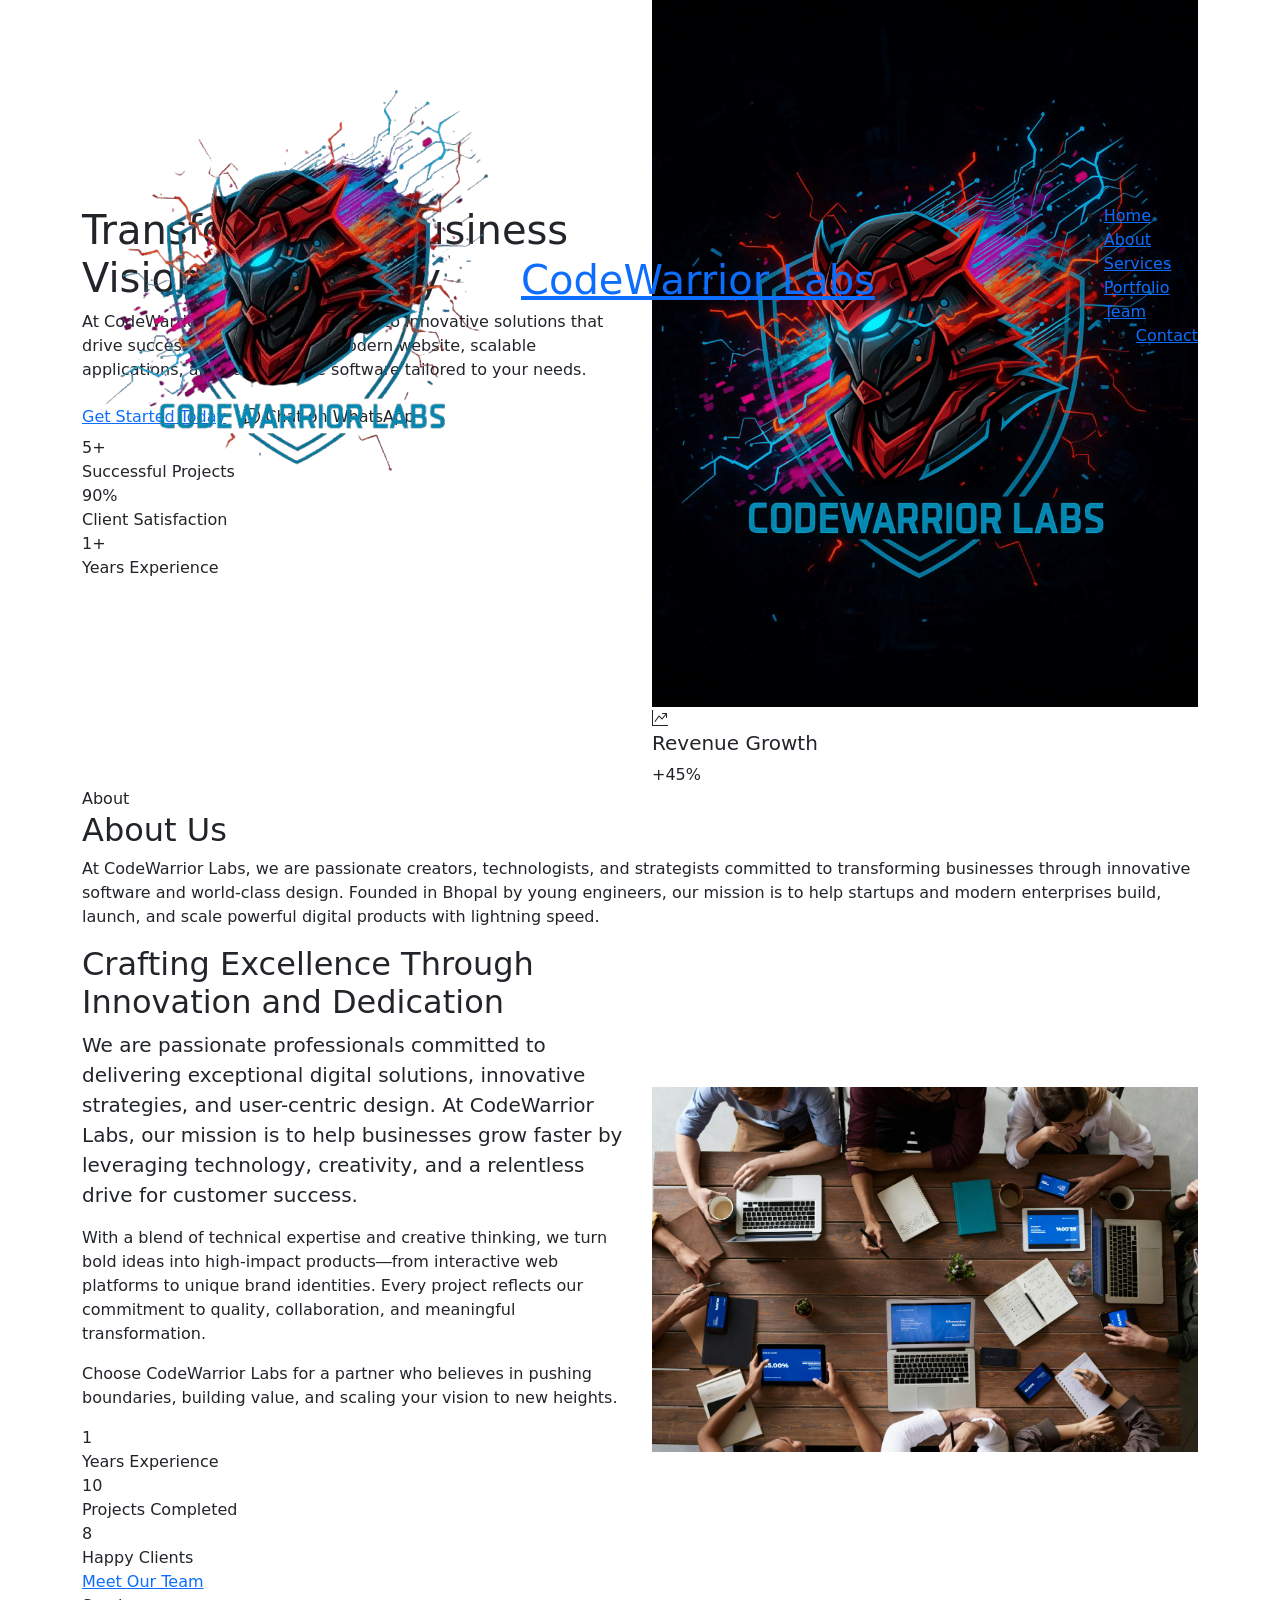
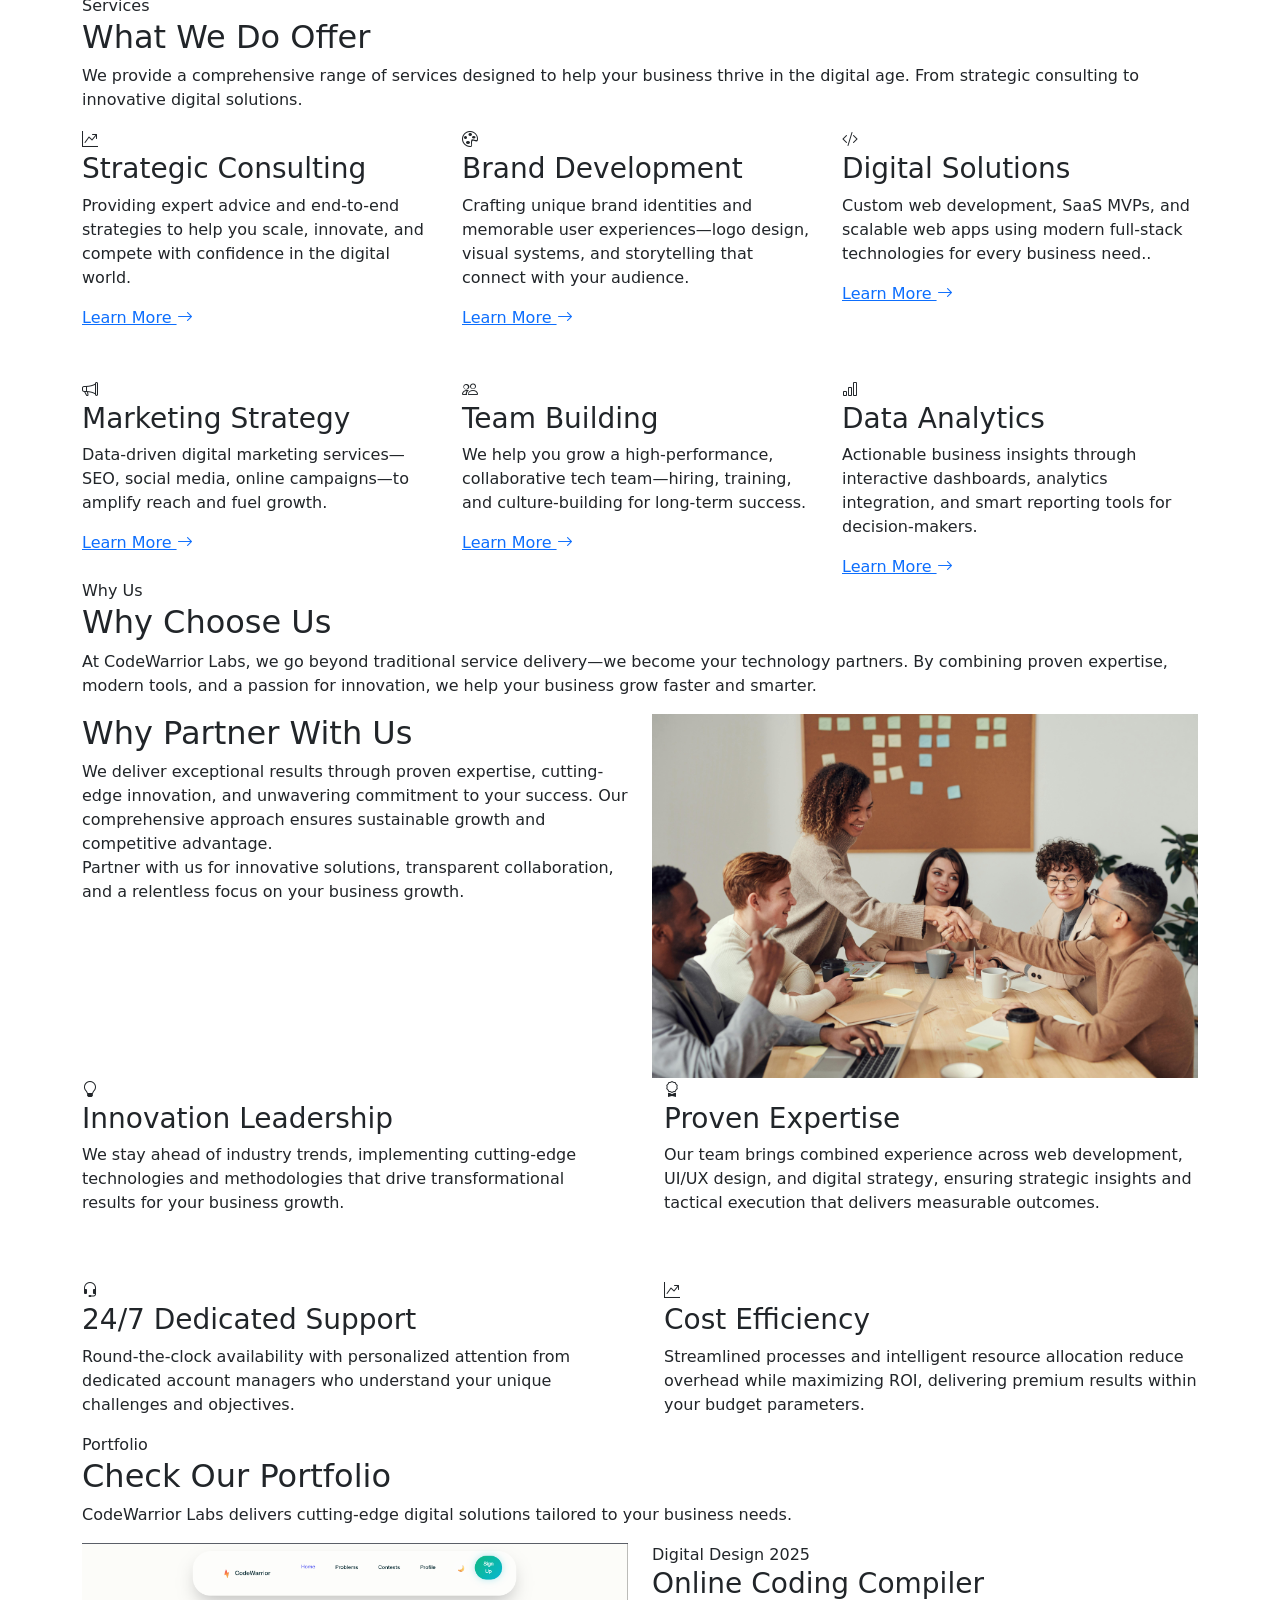
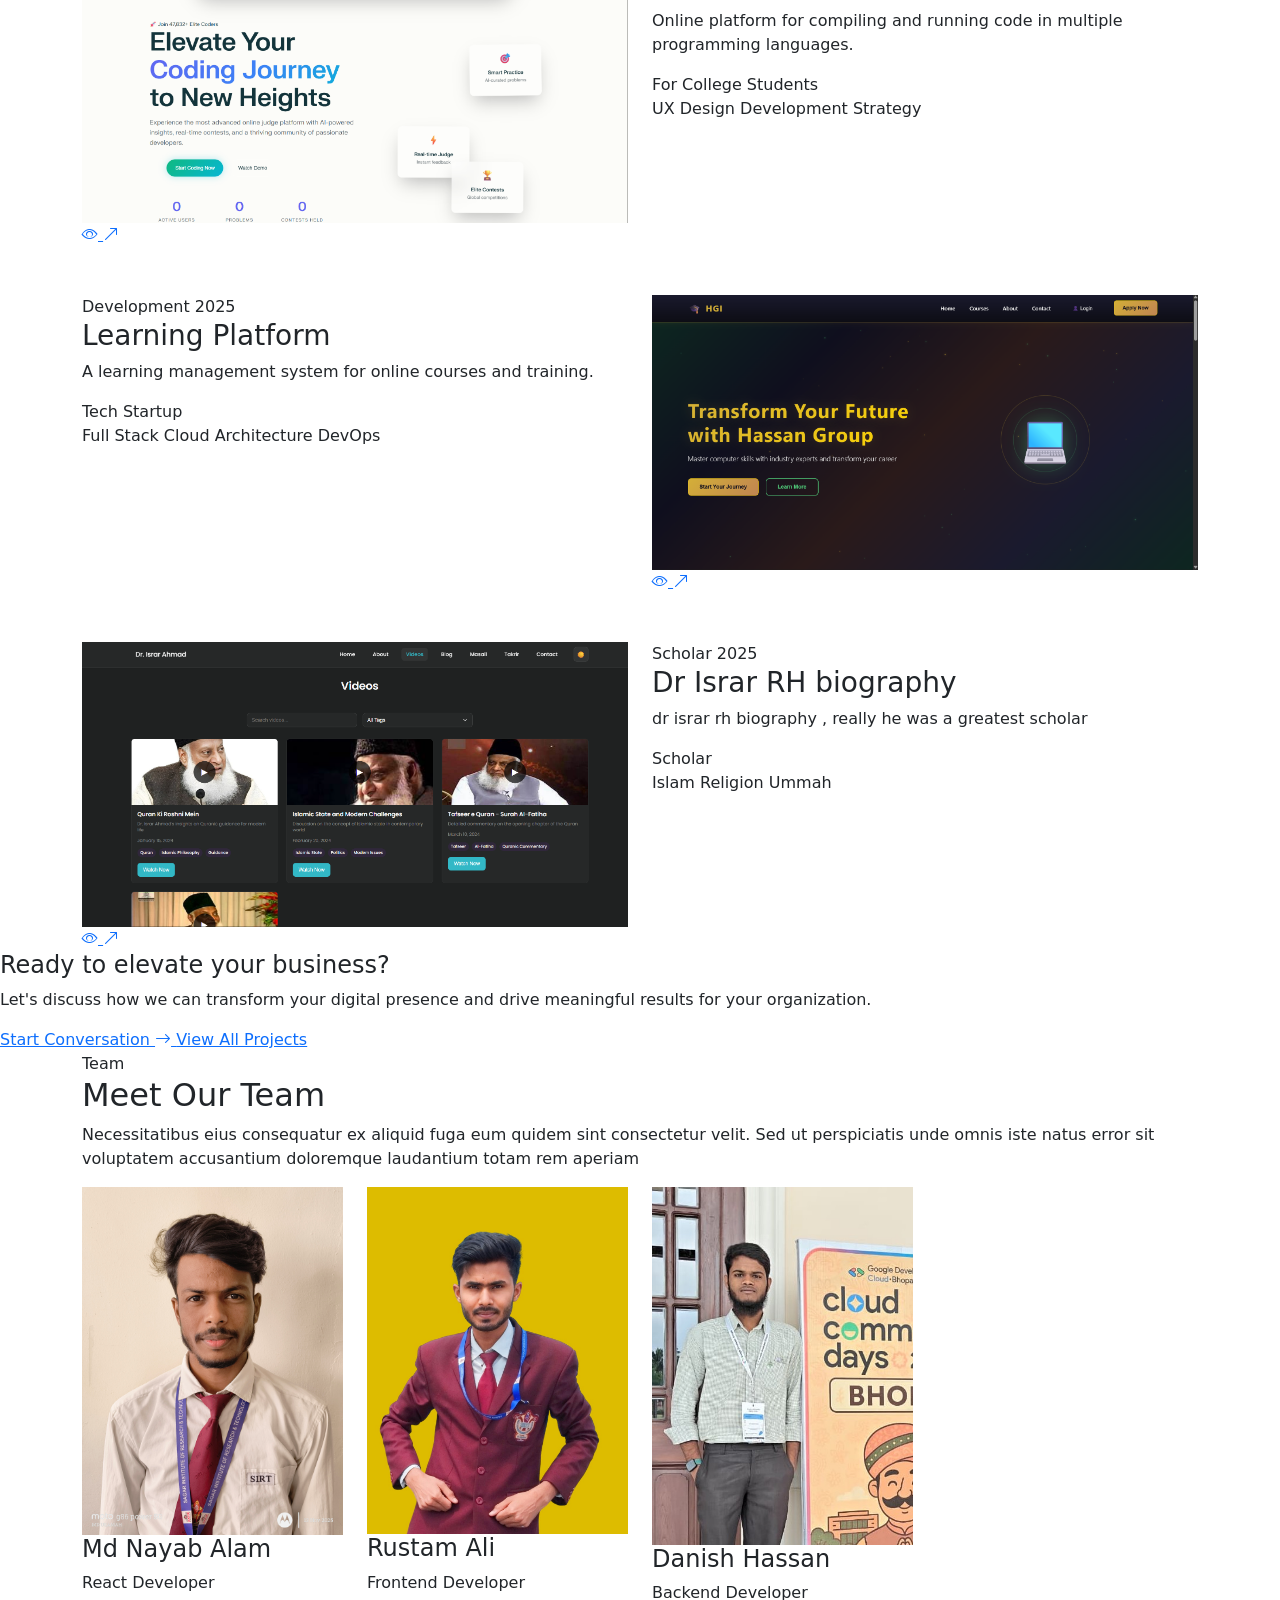
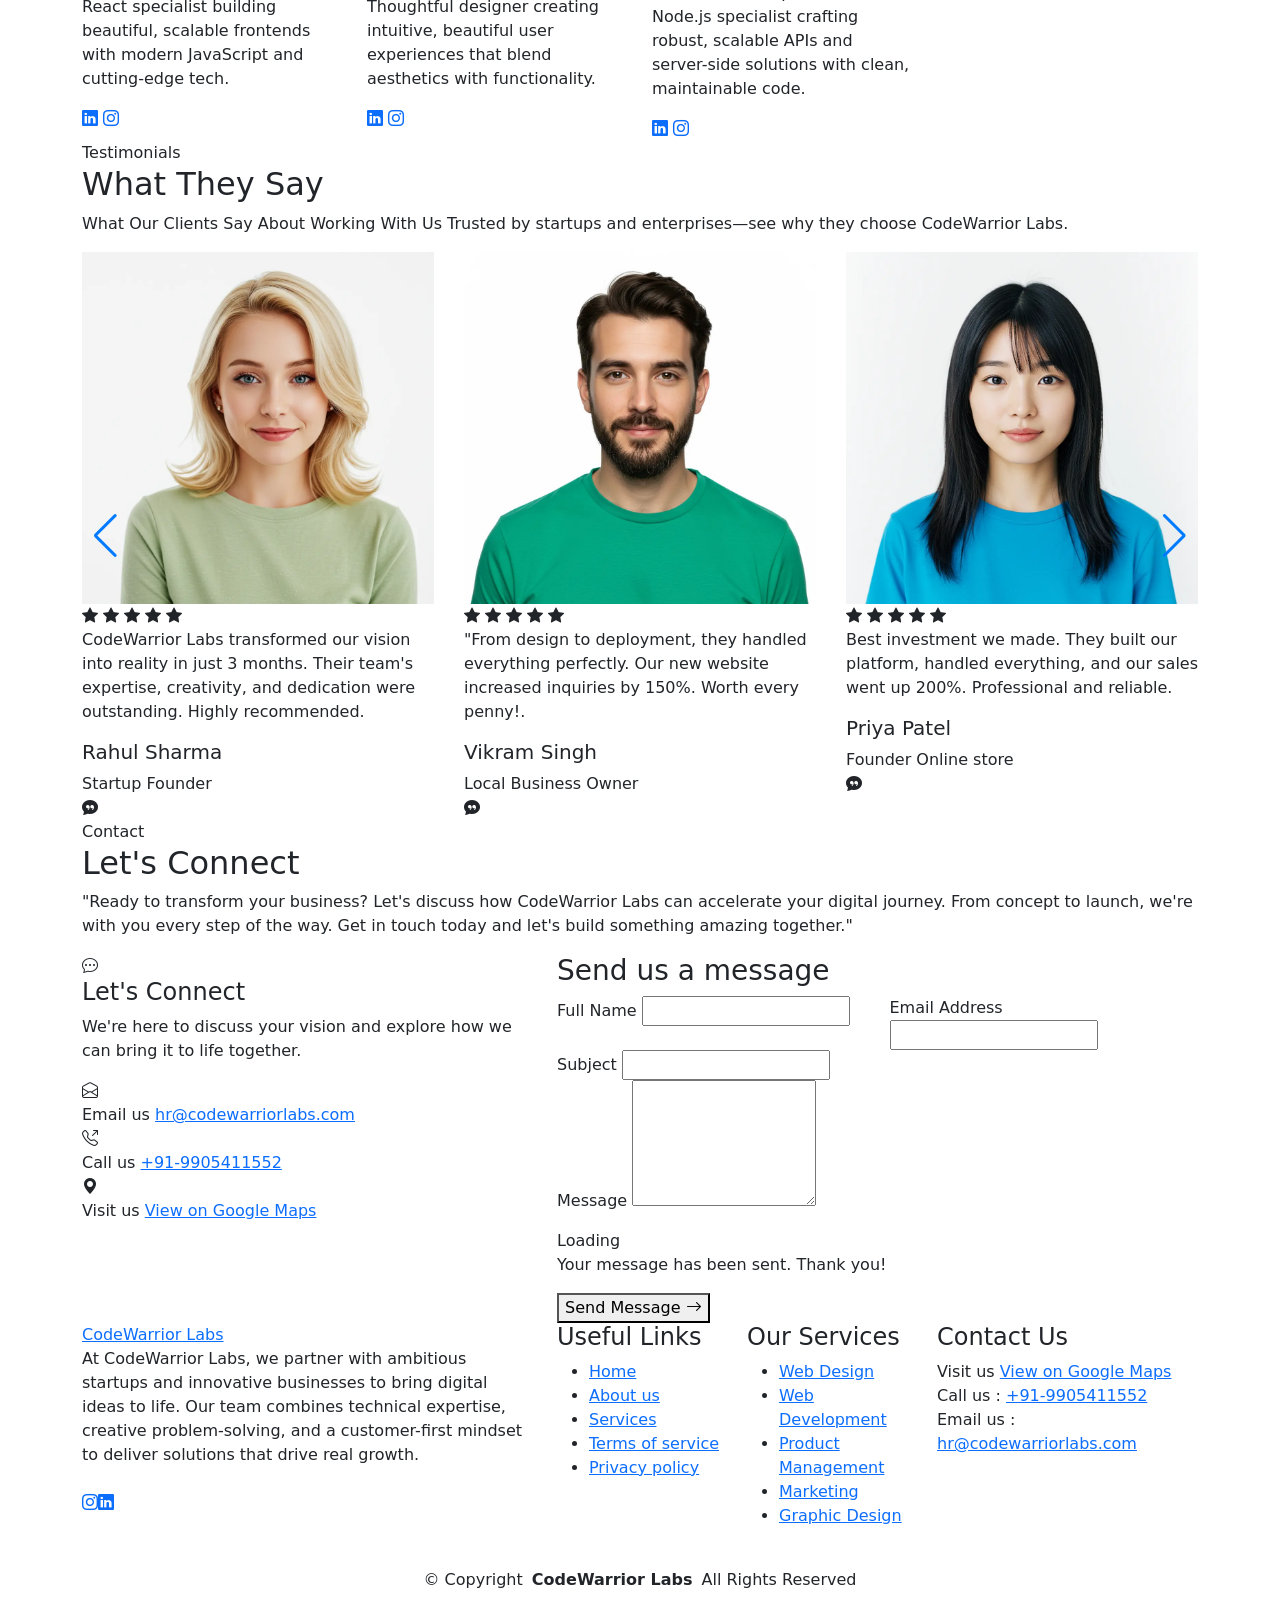
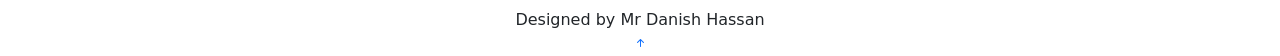
==== index.html @ 2d839ba3 "Initial commit" ====
<!DOCTYPE html>
<html lang="en">

<head>
  <meta charset="utf-8">
  <meta content="width=device-width, initial-scale=1.0" name="viewport">
  <title>CodeWarrior Labs - Web Development & Design</title>
  <meta name="description" content="">
  <meta name="keywords" content="">

<!-- Description (Google Search Results) -->
    <meta name="description" content="CodeWarrior Labs - Transform your business vision into reality. Full-stack web development, UI/UX design, and digital solutions for startups and enterprises.">
    
<!-- Keywords -->
    <meta name="keywords" content="web development, full-stack developer, UI/UX design, web design, MERN stack, JavaScript, React, Node.js, Bhopal">
    
     <!-- Title when shared on Facebook, LinkedIn, WhatsApp -->
    <meta property="og:title" content="CodeWarrior Labs - Web Development & Digital Solutions">
    <meta property="og:description" content="Transform your business vision into reality. Expert web development, UI/UX design, and digital strategy. Join 50+ happy clients.">
  

<meta property="og:image" content="https://codewarriorlabs.com/assets/about/logo-1.png">
<meta property="og:image:width" content="1200">
<meta property="og:image:height" content="630">
<meta property="og:image:type" content="image/png">

    
    <!-- Website URL -->
    <meta property="og:url" content="https://codewarriorlabs.com">
    
    <!-- Type of content -->
    <meta property="og:type" content="website">

    <!-- Favicons -->
  <link href="assets/img/cwh-removebg-preview.png" rel="icon">
  <link href="assets/img/cwh-removebg-preview.png" rel="apple-touch-icon">

  <!-- Fonts -->
  <link href="https://fonts.googleapis.com" rel="preconnect">
  <link href="https://fonts.gstatic.com" rel="preconnect" crossorigin>
  <link href="https://fonts.googleapis.com/css2?family=Roboto:ital,wght@0,100;0,300;0,400;0,500;0,700;0,900;1,100;1,300;1,400;1,500;1,700;1,900&family=Montserrat:ital,wght@0,100;0,200;0,300;0,400;0,500;0,600;0,700;0,800;0,900;1,100;1,200;1,300;1,400;1,500;1,600;1,700;1,800;1,900&family=Poppins:ital,wght@0,100;0,200;0,300;0,400;0,500;0,600;0,700;0,800;0,900;1,100;1,200;1,300;1,400;1,500;1,600;1,700;1,800;1,900&display=swap" rel="stylesheet">

  <!-- Vendor CSS Files -->
  <link href="assets/vendor/bootstrap/css/bootstrap.min.css" rel="stylesheet">
  <link href="assets/vendor/bootstrap-icons/bootstrap-icons.css" rel="stylesheet">
  <link href="assets/vendor/aos/aos.css" rel="stylesheet">
  <link href="assets/vendor/glightbox/css/glightbox.min.css" rel="stylesheet">
  <link href="assets/vendor/swiper/swiper-bundle.min.css" rel="stylesheet">

  <!-- Main CSS File -->
  <link href="assets/css/main.css" rel="stylesheet">

  
</head>

<body class="index-page">

  <header id="header" class="header d-flex align-items-center fixed-top">
    <div class="container-fluid container-xl position-relative d-flex align-items-center justify-content-between">

      <a href="index.html" class="logo d-flex align-items-center">
      
        <img src="assets/img/about/ba remove.png" alt="CodeWarrior Labs Logo"> 
        <h1 class="sitename">CodeWarrior Labs</h1>
      </a>

      <nav id="navmenu" class="navmenu">
        <ul>
          <li><a href="#hero" class="active">Home</a></li>
          <li><a href="#about">About</a></li>
          <li><a href="#services">Services</a></li>
          <li><a href="#portfolio">Portfolio</a></li>
          <li><a href="#team">Team</a></li>
         
            <ul>
              
          <li><a href="#contact">Contact</a></li>
        </ul>
        <i class="mobile-nav-toggle d-xl-none bi bi-list"></i>
      </nav>

    </div>
  </header>

  <main class="main">

    <!-- Hero Section -->
    <section id="hero" class="hero section light-background">

      <div class="container" data-aos="fade-up" data-aos-delay="100">

        <div class="row align-items-center">
          <div class="col-lg-6">
            <div class="hero-content">
              <h1 data-aos="fade-up" data-aos-delay="200">Transform Your Business Vision Into Reality</h1>
              <p data-aos="fade-up" data-aos-delay="300">At CodeWarrior Labs, we turn ideas into innovative solutions that drive success. our team builds modern website, scalable applications, and cutting-edge software tailored to your needs.</p>
              <div class="hero-cta" data-aos="fade-up" data-aos-delay="400">
                <a href="#services" class="btn-primary">Get Started Today</a>
                <a href="https://wa.me/919905411552" target="_blank" class="btn btn-whatsapp">
  <i class="bi bi-whatsapp"></i> Chat on WhatsApp
</a>

                <!-- <a href="#https://www.youtube.com/watch?v=Y7f98aduVJ8" class="btn-secondary glightbox">
                  <i class="bi bi-play-circle"></i>
                  Schedule a call
                </a> -->
              </div>
              <div class="hero-stats" data-aos="fade-up" data-aos-delay="500">
                <div class="stat-item">
                  <div class="stat-number">5+</div>
                  <div class="stat-label">Successful Projects</div>
                </div>
                <div class="stat-item">
                  <div class="stat-number">90%</div>
                  <div class="stat-label">Client Satisfaction</div>
                </div>
                <div class="stat-item">
                  <div class="stat-number">1+</div>
                  <div class="stat-label">Years Experience</div>
                </div>
              </div>
            </div>
          </div>

          <div class="col-lg-6">
            <div class="hero-image" data-aos="fade-left" data-aos-delay="300">
              <img src="assets/img/about/logo-1.png" alt="Business Success" class="img-fluid">
              <div class="floating-card" data-aos="zoom-in" data-aos-delay="600">
                <div class="card-icon">
                  <i class="bi bi-graph-up-arrow"></i>
                </div>
                <div class="card-content">
                  <h5>Revenue Growth</h5>
                  <div class="growth-percentage">+45%</div>
                </div>
              </div>
            </div>
          </div>
        </div>

      </div>

    </section><!-- /Hero Section -->

    <!-- About Section -->
    <section id="about" class="about section">

      <!-- Section Title -->
      <div class="container section-title" data-aos="fade-up">
        <span class="subtitle">About</span>
        <h2>About Us</h2>
          <p>At CodeWarrior Labs, we are passionate creators, technologists, and strategists committed to transforming businesses through innovative software and world-class design. Founded in Bhopal by young engineers, our mission is to help startups and modern enterprises build, launch, and scale powerful digital products with lightning speed.</p>
      </div><!-- End Section Title -->

      <div class="container" data-aos="fade-up" data-aos-delay="100">

        <div class="row align-items-center">
          <div class="col-lg-6" data-aos="fade-right" data-aos-delay="200">
            <div class="content">
              <h2>Crafting Excellence Through Innovation and Dedication</h2>
              <p class="lead">We are passionate professionals committed to delivering exceptional digital solutions, innovative strategies, and user-centric design. At CodeWarrior Labs, our mission is to help businesses grow faster by leveraging technology, creativity, and a relentless drive for customer success.</p>

              <p>With a blend of technical expertise and creative thinking, we turn bold ideas into high-impact products―from interactive web platforms to unique brand identities. Every project reflects our commitment to quality, collaboration, and meaningful transformation.</p>

              <p>Choose CodeWarrior Labs for a partner who believes in pushing boundaries, building value, and scaling your vision to new heights.</p>

              <div class="stats-row">
                <div class="stat-item">
                  <div class="stat-number purecounter" data-purecounter-start="0" data-purecounter-end="1" data-purecounter-duration="1"></div>
                  <div class="stat-label">Years Experience</div>
                </div>
                <div class="stat-item">
                  <div class="stat-number purecounter" data-purecounter-start="0" data-purecounter-end="10" data-purecounter-duration="1"></div>
                  <div class="stat-label">Projects Completed</div>
                </div>
                <div class="stat-item">
                  <div class="stat-number purecounter" data-purecounter-start="0" data-purecounter-end="8" data-purecounter-duration="1"></div>
                  <div class="stat-label">Happy Clients</div>
                </div>
              </div>

              <div class="cta-section">
                <a href="#team" team="" class="btn-outline">Meet Our Team</a>
              </div>
            </div>
          </div>

          <div class="col-lg-6" data-aos="fade-left" data-aos-delay="300">
            <div class="image-wrapper">
              <img src="assets/img/about/pexels-fauxels-3183150.jpg" alt="About us" class="img-fluid">
              <div class="floating-card" data-aos="zoom-in" data-aos-delay="500">
                <div class="card-content">
                  <!-- <div class="icon">
                    <i class="bi bi-award"></i>
                  </div>
                  <div class="text">
                    <h4>Award Winning</h4>
                    <p>Recognized for excellence in our industry</p>
                  </div> -->
                </div>
              </div>
            </div>
          </div>
        </div>

      </div>

    </section><!-- /About Section -->

    <!-- Services Section -->
    <section id="services" class="services section">

      <!-- Section Title -->
      <div class="container section-title" data-aos="fade-up">
        <span class="subtitle">Services</span>
        <h2>What We Do Offer</h2>
        <p>We provide a comprehensive range of services designed to help your business thrive in the digital age. From strategic consulting to innovative digital solutions.</p>
      </div><!-- End Section Title -->

      <div class="container" data-aos="fade-up" data-aos-delay="100">

        <div class="row gy-5">

          <div class="col-lg-4 col-md-6" data-aos="fade-up" data-aos-delay="200">
            <div class="service-item">
              <div class="service-icon">
                <i class="bi bi-graph-up-arrow"></i>
              </div>
              <h3>Strategic Consulting</h3>
              <p>Providing expert advice and end-to-end strategies to help you scale, innovate, and compete with confidence in the digital world.</p>
              <a href="#" class="service-link">
                Learn More <i class="bi bi-arrow-right"></i>
              </a>
            </div>
          </div><!-- End Service Item -->

          <div class="col-lg-4 col-md-6" data-aos="fade-up" data-aos-delay="300">
            <div class="service-item">
              <div class="service-icon">
                <i class="bi bi-palette"></i>
              </div>
              <h3>Brand Development</h3>
              <p>Crafting unique brand identities and memorable user experiences—logo design, visual systems, and storytelling that connect with your audience.</p>
              <a href="#" class="service-link">
                Learn More <i class="bi bi-arrow-right"></i>
              </a>
            </div>
          </div><!-- End Service Item -->

          <div class="col-lg-4 col-md-6" data-aos="fade-up" data-aos-delay="400">
            <div class="service-item">
              <div class="service-icon">
                <i class="bi bi-code-slash"></i>
              </div>
              <h3>Digital Solutions</h3>
              <p>Custom web development, SaaS MVPs, and scalable web apps using modern full-stack technologies for every business need..</p>
              <a href="#" class="service-link">
                Learn More <i class="bi bi-arrow-right"></i>
              </a>
            </div>
          </div><!-- End Service Item -->

          <div class="col-lg-4 col-md-6" data-aos="fade-up" data-aos-delay="200">
            <div class="service-item">
              <div class="service-icon">
                <i class="bi bi-megaphone"></i>
              </div>
              <h3>Marketing Strategy</h3>
              <p>Data-driven digital marketing services—SEO, social media, online campaigns—to amplify reach and fuel growth.</p>
              <a href="#" class="service-link">
                Learn More <i class="bi bi-arrow-right"></i>
              </a>
            </div>
          </div><!-- End Service Item -->

          <div class="col-lg-4 col-md-6" data-aos="fade-up" data-aos-delay="300">
            <div class="service-item">
              <div class="service-icon">
                <i class="bi bi-people"></i>
              </div>
              <h3>Team Building</h3>
              <p>We help you grow a high-performance, collaborative tech team—hiring, training, and culture-building for long-term success.</p>
              <a href="#" class="service-link">
                Learn More <i class="bi bi-arrow-right"></i>
              </a>
            </div>
          </div><!-- End Service Item -->

          <div class="col-lg-4 col-md-6" data-aos="fade-up" data-aos-delay="400">
            <div class="service-item">
              <div class="service-icon">
                <i class="bi bi-bar-chart"></i>
              </div>
              <h3>Data Analytics</h3>
              <p>Actionable business insights through interactive dashboards, analytics integration, and smart reporting tools for decision-makers.</p>
              <a href="#" class="service-link">
                Learn More <i class="bi bi-arrow-right"></i>
              </a>
            </div>
          </div><!-- End Service Item -->

        </div>

      </div>

    </section><!-- /Services Section -->

    <!-- Why Us Section -->
    <section id="why-us" class="why-us section">

      <!-- Section Title -->
      <div class="container section-title" data-aos="fade-up">
        <span class="subtitle">Why Us</span>
        <h2>Why Choose Us</h2>
        <p>At CodeWarrior Labs, we go beyond traditional service delivery—we become your technology partners. By combining proven expertise, modern tools, and a passion for innovation, we help your business grow faster and smarter.</p>
      </div><!-- End Section Title -->

      <div class="container" data-aos="fade-up" data-aos-delay="100">

        <div class="row">
          <div class="col-lg-6" data-aos="fade-right" data-aos-delay="200">
            <div class="content">
              <h2>Why Partner With Us</h2>
              <p>We deliver exceptional results through proven expertise, cutting-edge innovation, and unwavering commitment to your success. Our comprehensive approach ensures sustainable growth and competitive advantage. <br> Partner with us for innovative solutions, transparent collaboration, and a relentless focus on your business growth.</p>
            </div>
          </div>
          <div class="col-lg-6" data-aos="fade-left" data-aos-delay="300">
            <div class="image-wrapper">
              <img src="assets/img/about/pexels-fauxels-3184291.jpg" alt="Professional team collaboration" class="img-fluid">
            </div>
          </div>
        </div>

        <div class="features-grid" data-aos="fade-up" data-aos-delay="400">
          <div class="row g-5">

            <div class="col-lg-6" data-aos="fade-up" data-aos-delay="100">
              <div class="feature-item">
                <div class="icon-wrapper">
                  <i class="bi bi-lightbulb"></i>
                </div>
                <div class="feature-content">
                  <h3>Innovation Leadership</h3>
                  <p>We stay ahead of industry trends, implementing cutting-edge technologies and methodologies that drive transformational results for your business growth.</p>
                </div>
              </div>
            </div><!-- End Feature Item -->

            <div class="col-lg-6" data-aos="fade-up" data-aos-delay="200">
              <div class="feature-item">
                <div class="icon-wrapper">
                  <i class="bi bi-award"></i>
                </div>
                <div class="feature-content">
                  <h3>Proven Expertise</h3>
<p>Our team brings combined experience across web development, UI/UX design, and digital strategy, ensuring strategic insights and tactical execution that delivers measurable outcomes.</p>
                </div>
              </div>
            </div><!-- End Feature Item -->

            <div class="col-lg-6" data-aos="fade-up" data-aos-delay="300">
              <div class="feature-item">
                <div class="icon-wrapper">
                  <i class="bi bi-headset"></i>
                </div>
                <div class="feature-content">
                  <h3>24/7 Dedicated Support</h3>
<p>Round-the-clock availability with personalized attention from dedicated account managers who understand your unique challenges and objectives.</p>                </div>
              </div>
            </div><!-- End Feature Item -->

            <div class="col-lg-6" data-aos="fade-up" data-aos-delay="400">
              <div class="feature-item">
                <div class="icon-wrapper">
                  <i class="bi bi-graph-up-arrow"></i>
                </div>
                <div class="feature-content">
                  <h3>Cost Efficiency</h3>
<p>Streamlined processes and intelligent resource allocation reduce overhead while maximizing ROI, delivering premium results within your budget parameters.</p>                </div>
              </div>
            </div><!-- End Feature Item -->

          </div>
        </div>

      </div>

    </section><!-- /Why Us Section -->

    <!-- Portfolio Section -->
    <section id="portfolio" class="portfolio section">

      <!-- Section Title -->
      <div class="container section-title" data-aos="fade-up">
        <span class="subtitle">Portfolio</span>
        <h2>Check Our Portfolio</h2>
<p>CodeWarrior Labs delivers cutting-edge digital solutions tailored to your business needs.</p>
      </div><!-- End Section Title -->
      <div class="container" data-aos="fade-up" data-aos-delay="100">

        <!-- <div class="isotope-layout" data-default-filter="*" data-layout="masonry" data-sort="original-order">
          <ul class="portfolio-filters isotope-filters" data-aos="fade-up" data-aos-delay="200">
            <li data-filter="*" class="filter-active">All Work</li>
            <li data-filter=".filter-design">Digital Design</li>
            <li data-filter=".filter-development">Development</li>
            <li data-filter=".filter-strategy">Strategy</li>
            <li data-filter=".filter-consulting">Consulting</li>
          </ul>End Portfolio Filters -->

          <div class="row gy-5 isotope-container" data-aos="fade-up" data-aos-delay="300">

            <div class="col-lg-12 portfolio-item isotope-item filter-design">
              <article class="portfolio-card">
                <div class="row g-4">
                  <div class="col-md-6">
                    <div class="project-visual">
                      <img src="assets/img/portfolio/Screenshot 2025-11-15 142733.png" alt="Enterprise Digital Platform" class="img-fluid" loading="lazy">
                      <div class="project-overlay">
                        <div class="overlay-content">
                          <a href="assets/img/portfolio/Screenshot 2025-11-15 142733.png" class="view-project glightbox" aria-label="View project image">
                            <i class="bi bi-eye"></i>
                          </a>
                          <a href="#" class="project-link" aria-label="View project details">
                            <i class="bi bi-arrow-up-right"></i>
                          </a>
                        </div>
                      </div>
                    </div>
                  </div>
                  <div class="col-md-6">
                    <div class="project-details">
                      <div class="project-header">
                        <span class="project-category">Digital Design</span>
                        <time class="project-year">2025</time>
                      </div>
                      <h3 class="project-title">Online Coding Compiler</h3>
                      <p class="project-description">Online platform for compiling and running code in multiple programming languages.</p>
                      <div class="project-meta">
                        <span class="client-name">For College Students</span>
                        <div class="project-scope">
                          <span class="scope-item">UX Design</span>
                          <span class="scope-item">Development</span>
                          <span class="scope-item">Strategy</span>
                        </div>
                      </div>
                    </div>
                  </div>
                </div>
              </article>
            </div>

            <div class="col-lg-12 portfolio-item isotope-item filter-development">
              <article class="portfolio-card">
                <div class="row g-4">
                  <div class="col-md-6 order-md-2">
                    <div class="project-visual">
                      <img src="assets/img/portfolio/Screenshot 2025-11-15 143725.png" alt="SaaS Product Suite" class="img-fluid" loading="lazy">
                      <div class="project-overlay">
                        <div class="overlay-content">
                          <a href="assets/img/portfolio/Screenshot 2025-11-15 143725.png" class="view-project glightbox" aria-label="View project image">
                            <i class="bi bi-eye"></i>
                          </a>
                          <a href="#" class="project-link" aria-label="View project details">
                            <i class="bi bi-arrow-up-right"></i>
                          </a>
                        </div>
                      </div>
                    </div>
                  </div>
                  <div class="col-md-6 order-md-1">
                    <div class="project-details">
                      <div class="project-header">
                        <span class="project-category">Development</span>
                        <time class="project-year">2025</time>
                      </div>
                      <h3 class="project-title">Learning Platform</h3>
                      <p class="project-description">A learning management system for online courses and training.</p>
                      <div class="project-meta">
                        <span class="client-name">Tech Startup</span>
                        <div class="project-scope">
                          <span class="scope-item">Full Stack</span>
                          <span class="scope-item">Cloud Architecture</span>
                          <span class="scope-item">DevOps</span>
                        </div>
                      </div>
                    </div>
                  </div>
                </div>
              </article>
            </div>

            <div class="col-lg-12 portfolio-item isotope-item filter-strategy">
              <article class="portfolio-card">
                <div class="row g-4">
                  <div class="col-md-6">
                    <div class="project-visual">
                      <img src="assets/img/portfolio/Screenshot 2025-11-15 144656.png" alt="Brand Transformation" class="img-fluid" loading="lazy">
                      <div class="project-overlay">
                        <div class="overlay-content">
                          <a href="assets/img/portfolio/Screenshot 2025-11-15 144656.png" class="view-project glightbox" aria-label="View project image">
                            <i class="bi bi-eye"></i>
                          </a>
                          <a href="#" class="project-link" aria-label="View project details">
                            <i class="bi bi-arrow-up-right"></i>
                          </a>
                        </div>
                      </div>
                    </div>
                  </div>
                  <div class="col-md-6">
                    <div class="project-details">
                      <div class="project-header">
                        <span class="project-category">Scholar</span>
                        <time class="project-year">2025</time>
                      </div>
                      <h3 class="project-title">Dr Israr RH biography</h3>
                      <p class="project-description">dr israr rh biography , really he was a greatest scholar</p>
                      <div class="project-meta">
                        <span class="client-name">Scholar</span>
                        <div class="project-scope">
                          <span class="scope-item">Islam</span>
                          <span class="scope-item">Religion</span>
                          <span class="scope-item">Ummah</span>
                        </div>
                      </div>
                    </div>
                  </div>
                </div>
              </article>
            </div>

            <!-- <div class="col-lg-12 portfolio-item isotope-item filter-consulting">
              <article class="portfolio-card">
                <div class="row g-4">
                  <div class="col-md-6 order-md-2">
                    <div class="project-visual">
                      <img src="assets/img/portfolio/portfolio-6.webp" alt="Digital Transformation" class="img-fluid" loading="lazy">
                      <div class="project-overlay">
                        <div class="overlay-content">
                          <a href="assets/img/portfolio/portfolio-6.webp" class="view-project glightbox" aria-label="View project image">
                            <i class="bi bi-eye"></i>
                          </a>
                          <a href="#" class="project-link" aria-label="View project details">
                            <i class="bi bi-arrow-up-right"></i>
                          </a>
                        </div>
                      </div>
                    </div>
                  </div> -->
                  <!-- <div class="col-md-6 order-md-1">
                    <div class="project-details">
                      <div class="project-header">
                        <span class="project-category">Consulting</span>
                        <time class="project-year">2024</time>
                      </div>
                      <h3 class="project-title">Digital Transformation</h3>
                      <p class="project-description">Lorem ipsum dolor sit amet consectetur adipiscing elit sed do eiusmod tempor incididunt ut labore et dolore magna aliqua.</p>
                      <div class="project-meta">
                        <span class="client-name">Healthcare Provider</span>
                        <div class="project-scope">
                          <span class="scope-item">Process Optimization</span>
                          <span class="scope-item">Technology Audit</span>
                          <span class="scope-item">Implementation</span>
                        </div>
                      </div>
                    </div>
                  </div>
                </div>
              </article>
            </div> -->

            <!-- <!-- <div class="col-lg-12 portfolio-item isotope-item filter-design">
              <article class="portfolio-card">
                <div class="row g-4">
                  <div class="col-md-6">
                    <div class="project-visual">
                      <img src="assets/img/portfolio/portfolio-2.webp" alt="E-commerce Experience" class="img-fluid" loading="lazy">
                      <div class="project-overlay">
                        <div class="overlay-content">
                          <a href="assets/img/portfolio/portfolio-2.webp" class="view-project glightbox" aria-label="View project image">
                            <i class="bi bi-eye"></i>
                          </a>
                          <a href="#" class="project-link" aria-label="View project details">
                            <i class="bi bi-arrow-up-right"></i>
                          </a>
                        </div>
                      </div>
                    </div>
                  </div> -->
                  <!-- <div class="col-md-6">
                    <div class="project-details">
                      <div class="project-header">
                        <span class="project-category">Digital Design</span>
                        <time class="project-year">2024</time>
                      </div>
                      <h3 class="project-title">E-commerce Experience</h3>
                      <p class="project-description">Duis aute irure dolor in reprehenderit in voluptate velit esse cillum dolore eu fugiat nulla pariatur excepteur sint.</p>
                      <div class="project-meta">
                        <span class="client-name">Retail Brand</span>
                        <div class="project-scope">
                          <span class="scope-item">User Experience</span>
                          <span class="scope-item">Interface Design</span>
                          <span class="scope-item">Conversion Optimization</span>
                        </div>
                      </div>
                    </div>
                  </div>
                </div>
              </article>
            </div> -->

            <!-- <div class="col-lg-12 portfolio-item isotope-item filter-development">
              <article class="portfolio-card">
                <div class="row g-4">
                  <div class="col-md-6 order-md-2">
                    <div class="project-visual">
                      <img src="assets/img/portfolio/portfolio-4.webp" alt="Mobile Application" class="img-fluid" loading="lazy">
                      <div class="project-overlay">
                        <div class="overlay-content">
                          <a href="assets/img/portfolio/portfolio-4.webp" class="view-project glightbox" aria-label="View project image">
                            <i class="bi bi-eye"></i>
                          </a>
                          <a href="#" class="project-link" aria-label="View project details">
                            <i class="bi bi-arrow-up-right"></i>
                          </a>
                        </div>
                      </div>
                    </div>
                  </div>
                  <div class="col-md-6 order-md-1">
                    <div class="project-details">
                      <div class="project-header">
                        <span class="project-category">Development</span>
                        <time class="project-year">2023</time>
                      </div>
                      <h3 class="project-title">Mobile Application</h3>
                      <p class="project-description">Ut enim ad minim veniam quis nostrud exercitation ullamco laboris nisi ut aliquip ex ea commodo consequat duis aute.</p>
                      <div class="project-meta">
                        <span class="client-name">Financial Services</span>
                        <div class="project-scope">
                          <span class="scope-item">iOS Development</span>
                          <span class="scope-item">Android Development</span>
                          <span class="scope-item">API Integration</span>
                        </div>
                      </div>
                    </div>
                  </div>
                </div>
              </article>
            </div> -->

          </div><!-- End Portfolio Items Container -->

        </div>

        <div class="portfolio-conclusion" data-aos="fade-up" data-aos-delay="400">
          <div class="conclusion-content">
            <h4>Ready to elevate your business?</h4>
            <p>Let's discuss how we can transform your digital presence and drive meaningful results for your organization.</p>
            <div class="conclusion-actions">
              <a href="#contact" class="primary-action">
                Start Conversation
                <i class="bi bi-arrow-right"></i>
              </a>
              <a href="#portfolio" class="secondary-action">
                View All Projects
              </a>
            </div>
          </div>
        </div>

      </div>

    </section><!-- /Portfolio Section -->

    <!-- Team Section -->
    <section id="team" class="team section">

      <!-- Section Title -->
      <div class="container section-title" data-aos="fade-up">
        <span class="subtitle">Team</span>
        <h2>Meet Our Team</h2>
        <p>Necessitatibus eius consequatur ex aliquid fuga eum quidem sint consectetur velit. Sed ut perspiciatis unde omnis iste natus error sit voluptatem accusantium doloremque laudantium totam rem aperiam</p>
      </div><!-- End Section Title -->

      <div class="container" data-aos="fade-up" data-aos-delay="100">

        <div class="row gy-5">

          <div class="col-lg-3 col-md-6" data-aos="fade-up" data-aos-delay="200">
            <div class="team-member">
              <div class="member-img">
                <img src="assets/img/person/nayab.jpg" class="img-fluid" alt="Md Nayab Alam" loading="lazy">
              </div>
              <div class="member-info">
                <h4>Md Nayab Alam</h4>
                <span>React Developer</span>
                <p>React specialist building beautiful, scalable frontends with modern JavaScript and cutting-edge tech.</p>
                <div class="social">
                
                  <a href="https://www.linkedin.com/in/md-nayab-alam-760764390?utm_source=share&utm_campaign=share_via&utm_content=profile&utm_medium=android_app"><i class="bi bi-linkedin"></i></a>
                  <a href="https://www.instagram.com/im.nayab_alam?utm_source=qr&igsh=MWdwdGE4bDVxdjh2bQ=="><i class="bi bi-instagram"></i></a>
                </div>
              </div>
            </div>
          </div><!-- End Team Member -->

          <div class="col-lg-3 col-md-6" data-aos="fade-up" data-aos-delay="250">
            <div class="team-member">
              <div class="member-img">
                <img src="assets/img/person/rustam.jpg" class="img-fluid" alt="Rustam Ali" loading="lazy">
              </div>
              <div class="member-info">
                <h4>Rustam Ali</h4>
                <span>Frontend Developer</span>
                <p>Thoughtful designer creating intuitive, beautiful user experiences that blend aesthetics with functionality.</p>
                <div class="social">
                      <a href="http://www.linkedin.com/in/rustam-ali-509860297"><i class="bi bi-linkedin"></i></a>
                  <a href="https://www.instagram.com/invites/contact/?utm_source=ig_contact_invite&utm_medium=copy_link&utm_content=mp4d7v7"><i class="bi bi-instagram"></i></a>
                </div>
              </div>
            </div>
          </div><!-- End Team Member -->

          <div class="col-lg-3 col-md-6" data-aos="fade-up" data-aos-delay="300">
            <div class="team-member">
              <div class="member-img">
                <img src="assets/img/person/danish2.jpg" class="img-fluid" alt="Danish Hassan" loading="lazy">
              </div>
              <div class="member-info">
                <h4>Danish Hassan</h4>
                <span>Backend Developer</span>
                <p>Node.js specialist crafting robust, scalable APIs and server-side solutions with clean, maintainable code.</p>
                <div class="social">
              
                  <a href="https://www.linkedin.com/in/mrdanishhassan?utm_source=share&utm_campaign=share_via&utm_content=profile&utm_medium=android_app"><i class="bi bi-linkedin"></i></a>
                  <a href="https://www.instagram.com/mr_danish_hassan?igsh=MTZ0NHZ6dWs4eHZ5"><i class="bi bi-instagram"></i></a>
                </div>
              </div>
            </div>
          </div><!-- End Team Member -->

          <!-- <div class="col-lg-3 col-md-6" data-aos="fade-up" data-aos-delay="350">
            <div class="team-member">
              <div class="member-img">
                <img src="assets/img/person/person-m-7.webp" class="img-fluid" alt="David Thompson" loading="lazy">
              </div>
              <div class="member-info">
                <h4>David Thompson</h4>
                <span>Head of Operations</span>
                <p>Curabitur arcu erat accumsan id imperdiet et porttitor at sem nulla facilisi mauris sit amet massa vitae tortor.</p>
                <div class="social">
                  <a href="#"><i class="bi bi-twitter-x"></i></a>
                  <a href="#"><i class="bi bi-linkedin"></i></a>
                  <a href="#"><i class="bi bi-facebook"></i></a>
                </div>
              </div>
            </div>
          </div>End Team Member -->

        </div>

      </div>

    </section><!-- /Team Section -->

    <!-- Testimonials Section -->
    <section id="testimonials" class="testimonials section">
    
      <!-- Section Title -->
      <div class="container section-title" data-aos="fade-up">
        <span class="subtitle">Testimonials</span>
        <h2>What They Say</h2>
        <p>What Our Clients Say About Working With Us
Trusted by startups and enterprises—see why they choose CodeWarrior Labs.</p>
      </div><!-- End Section Title -->
    
      <div class="container" data-aos="fade-up" data-aos-delay="100">
    
        <div class="testimonial-slider swiper init-swiper">
          <script type="application/json" class="swiper-config">
                {
                  "loop": true,
                  "speed": 600,
                  "autoplay": {
                    "delay": 4000
                  },
                  "slidesPerView": 1,
                  "spaceBetween": 30,
                  "navigation": {
                    "nextEl": ".swiper-button-next",
                    "prevEl": ".swiper-button-prev"
                  },
                  "breakpoints": {
                    "768": {
                      "slidesPerView": 2
                    },
                    "1200": {
                      "slidesPerView": 3
                    }
                  }
                }
              </script>
    
          <div class="swiper-wrapper">
    
            <!-- Testimonial Slide 1 -->
            <div class="swiper-slide">
              <div class="testimonial-item" data-aos="zoom-in" data-aos-delay="200">
                <div class="testimonial-header">
                  <img src="assets/img/person/person-f-12.webp" alt="Client" class="img-fluid" loading="lazy">
                  <div class="rating">
                    <i class="bi bi-star-fill"></i>
                    <i class="bi bi-star-fill"></i>
                    <i class="bi bi-star-fill"></i>
                    <i class="bi bi-star-fill"></i>
                    <i class="bi bi-star-fill"></i>
                  </div>
                </div>
                <div class="testimonial-body">
                  <p>CodeWarrior Labs transformed our vision into reality in just 3 months. Their team's expertise, creativity, and dedication were outstanding. Highly recommended.</p>
                </div>
                <div class="testimonial-footer">
                  <h5>Rahul Sharma</h5>
                  <span>Startup Founder</span>
                  <div class="quote-icon">
                    <i class="bi bi-chat-quote-fill"></i>
                  </div>
                </div>
              </div>
            </div><!-- End Testimonial Slide -->
    
            <!-- Testimonial Slide 2 -->
            <div class="swiper-slide">
              <div class="testimonial-item" data-aos="zoom-in" data-aos-delay="300">
                <div class="testimonial-header">
                  <img src="assets/img/person/person-m-8.webp" alt="Client" class="img-fluid" loading="lazy">
                  <div class="rating">
                    <i class="bi bi-star-fill"></i>
                    <i class="bi bi-star-fill"></i>
                    <i class="bi bi-star-fill"></i>
                    <i class="bi bi-star-fill"></i>
                    <i class="bi bi-star-fill"></i>
                  </div>
                </div>
                <div class="testimonial-body">
                  <p>"From design to deployment, they handled everything perfectly. Our new website increased inquiries by 150%. Worth every penny!.</p>
                </div>
                <div class="testimonial-footer">
                  <h5>Vikram Singh</h5>
                  <span>Local Business Owner</span>
                  <div class="quote-icon">
                    <i class="bi bi-chat-quote-fill"></i>
                  </div>
                </div>
              </div>
            </div><!-- End Testimonial Slide -->
    
            <!-- Testimonial Slide 3 -->
            <div class="swiper-slide">
              <div class="testimonial-item" data-aos="zoom-in" data-aos-delay="400">
                <div class="testimonial-header">
                  <img src="assets/img/person/person-f-6.webp" alt="Client" class="img-fluid" loading="lazy">
                  <div class="rating">
                    <i class="bi bi-star-fill"></i>
                    <i class="bi bi-star-fill"></i>
                    <i class="bi bi-star-fill"></i>
                    <i class="bi bi-star-fill"></i>
                    <i class="bi bi-star-fill"></i>
                  </div>
                </div>
                <div class="testimonial-body">
                  <p>Best investment we made. They built our platform, handled everything, and our sales went up 200%. Professional and reliable.</p>
                </div>
                <div class="testimonial-footer">
                  <h5>Priya Patel</h5>
                  <span>Founder Online store </span>
                  <div class="quote-icon">
                    <i class="bi bi-chat-quote-fill"></i>
                  </div>
                </div>
              </div>
            </div><!-- End Testimonial Slide -->

            <!-- Testimonial Slide 4 -->
            <div class="swiper-slide">
              <div class="testimonial-item" data-aos="zoom-in" data-aos-delay="500">
                <div class="testimonial-header">
                  <img src="assets/img/person/person-m-12.webp" alt="Client" class="img-fluid" loading="lazy">
                  <div class="rating">
                    <i class="bi bi-star-fill"></i>
                    <i class="bi bi-star-fill"></i>
                    <i class="bi bi-star-fill"></i>
                    <i class="bi bi-star-fill"></i>
                    <i class="bi bi-star-fill"></i>
                  </div>
                </div>
                <div class="testimonial-body">
                  <p>Working with CodeWarrior Labs was seamless. Fast turnarounds, clean code, and great communication. They're our go-to tech partner now.</p>
                </div>
                <div class="testimonial-footer">
                  <h5>Amit Kumar</h5>
                  <span>Digital Agency Lead</span>
                  <div class="quote-icon">
                    <i class="bi bi-chat-quote-fill"></i>
                  </div>
                </div>
              </div>
            </div><!-- End Testimonial Slide -->

            <!-- Testimonial Slide 5 -->
            <div class="swiper-slide">
              <div class="testimonial-item" data-aos="zoom-in" data-aos-delay="600">
                <div class="testimonial-header">
                  <img src="assets/img/person/person-f-10.webp" alt="Client" class="img-fluid" loading="lazy">
                  <div class="rating">
                    <i class="bi bi-star-fill"></i>
                    <i class="bi bi-star-fill"></i>
                    <i class="bi bi-star-fill"></i>
                    <i class="bi bi-star-fill"></i>
                    <i class="bi bi-star-fill"></i>
                  </div>
                </div>
                <div class="testimonial-body">
                  <p>They delivered our dashboard project on time and within budget. Quality work, no compromises. Will definitely hire them again.</p>
                </div>
                <div class="testimonial-footer">
                  <h5>Neha Desai</h5>
                  <span>Project Manager</span>
                  <div class="quote-icon">
                    <i class="bi bi-chat-quote-fill"></i>
                  </div>
                </div>
              </div>
            </div><!-- End Testimonial Slide -->

          </div>

          <div class="swiper-navigation">
            <div class="swiper-button-prev"></div>
            <div class="swiper-button-next"></div>
          </div>

        </div>

      </div>

    </section>
    <!-- /Testimonials Section -->

    <!-- Contact Section -->
    <section id="contact" class="contact section light-background">
      <!-- Section Title -->
      <div class="container section-title" data-aos="fade-up">
        <span class="subtitle">Contact</span>
        <h2>Let's Connect</h2>
        <p>"Ready to transform your business? Let's discuss how CodeWarrior Labs can accelerate your digital journey. From concept to launch, we're with you every step of the way. Get in touch today and let's build something amazing together."</p>
      </div><!-- End Section Title -->

      <div class="container">
        <div class="row gy-4">
          <div class="col-lg-5">

            <div class="info-item">
              <div class="info-icon">
                <i class="bi bi-chat-dots"></i>
              </div>
              <div class="info-content">
                <h4>Let's Connect</h4>
                <p>We're here to discuss your vision and explore how we can bring it to life together.</p>
              </div>
            </div>

            <div class="contact-details">

              <div class="detail-item">
                <div class="detail-icon">
                  <i class="bi bi-envelope-open"></i>
                </div>
                <div class="detail-content">

                  <span class="detail-label">Email us</span>
                  <a href="mailto:hr@codewarriorlabs.com" class="contact-link">
                hr@codewarriorlabs.com
            </a>

                  <!-- <span class="detail-value">hr@codewarriorlabs.com</span> -->
                </div>
              </div>

              <div class="detail-item">
                <div class="detail-icon">
                  <i class="bi bi-telephone-outbound"></i>
                </div>
                <div class="detail-content">
                  <span class="detail-label">Call us</span>
                  <a href="tel:+919905411552" class="contact-link">
                +91-9905411552
            </a>
                </div>
              </div>

              <div class="detail-item">
                <div class="detail-icon">
                  <i class="bi bi-geo-alt-fill"></i>
                </div>
                <div class="detail-content">
                  <span class="detail-label">Visit us</span>
                   <a href="https://maps.google.com/maps/search/203+Nizamuddin+Colony+Bhopal" 
               target="_blank" 
               class="contact-link">
                View on Google Maps
            </a>
                  <!-- <span class="detail-value">203 Nizamuddin Colony<br>Bhopal, MP 462043</span> -->
                </div>
              </div>

            </div>

          </div>

          <div class="col-lg-7">
            <div class="form-wrapper">
              <div class="form-header">
                <h3>Send us a message</h3>
              </div>

              <form action="forms/contact.php" method="post" class="php-email-form">

                <div class="row">
                  <div class="col-md-6">
                    <div class="form-group">
                      <label>Full Name</label>
                      <input type="text" name="name" required="">
                    </div>
                  </div>
                  <div class="col-md-6">
                    <div class="form-group">
                      <label>Email Address</label>
                      <input type="email" name="email" required="">
                    </div>
                  </div>
                </div>

                <div class="form-group">
                  <label>Subject</label>
                  <input type="text" name="subject" required="">
                </div>

                <div class="form-group">
                  <label for="projectMessage">Message</label>
                  <textarea name="message" id="projectMessage" rows="5" required=""></textarea>
                </div>

                <div class="my-3">
                  <div class="loading">Loading</div>
                  <div class="error-message"></div>
                  <div class="sent-message">Your message has been sent. Thank you!</div>
                </div>

                <button type="submit" class="submit-btn">
                  <span>Send Message</span>
                  <i class="bi bi-arrow-right"></i>
                </button>

              </form>

            </div>

          </div>

        </div>
      </div>

    </section><!-- /Contact Section -->

  </main>

  <footer id="footer" class="footer dark-background">

    <div class="container footer-top">
      <div class="row gy-4">
        <div class="col-lg-5 col-md-12 footer-about">
          <a href="index.html" class="logo d-flex align-items-center">
            <span class="sitename">CodeWarrior Labs</span>
          </a>
          <p>At CodeWarrior Labs, we partner with ambitious startups and innovative businesses to bring digital ideas to life. Our team combines technical expertise, creative problem-solving, and a customer-first mindset to deliver solutions that drive real growth.</p>
          <div class="social-links d-flex mt-4">
            <!-- <a href=""><i class="bi bi-twitter-x"></i></a> -->
            <!-- <a href=""><i class="bi bi-facebook"></i></a> -->
            <a href="https://www.instagram.com/codewarriorlabs?igsh=MWpncDVuYW1uZWVvbw=="><i class="bi bi-instagram"></i></a>
            <a href="https://www.linkedin.com/company/codewarrior-labs/"><i class="bi bi-linkedin"></i></a>
          </div>
        </div>

        <div class="col-lg-2 col-6 footer-links">
          <h4>Useful Links</h4>
          <ul>
            <li><a href="#home">Home</a></li>
            <li><a href="#about">About us</a></li>
            <li><a href="#services">Services</a></li>
            <li><a href="#terms">Terms of service</a></li>
            <li><a href="#privacy">Privacy policy</a></li>
          </ul>
        </div>

        <div class="col-lg-2 col-6 footer-links">
          <h4>Our Services</h4>
          <ul>
            <li><a href="#contact">Web Design</a></li>
            <li><a href="#contact">Web Development</a></li>
            <li><a href="#contact">Product Management</a></li>
            <li><a href="#contact">Marketing</a></li>
            <li><a href="#contact">Graphic Design</a></li>
          </ul>
        </div>

        <div class="col-lg-3 col-md-12 footer-contact text-center text-md-start">
          <h4>Contact Us</h4>
          <span class="detail-label">Visit us</span>
                   <a href="https://maps.google.com/maps/search/203+Nizamuddin+Colony+Bhopal" 
               target="_blank" 
               class="contact-link">
                View on Google Maps
            </a>
            <br>
          <span class="detail-label">Call us :</span>
                  <a href="tel:+919905411552" class="contact-link">
                +91-9905411552
            </a>
          <br>
                  <span class="detail-label">Email us :</span>
                  <a href="mailto:hr@codewarriorlabs.com" class="contact-link">
                hr@codewarriorlabs.com
            </a>
        </div>

      </div>
    </div>

    <div class="container copyright text-center mt-4">
      <p>© <span>Copyright</span> <strong class="px-1 sitename">CodeWarrior Labs</strong> <span>All Rights Reserved</span></p>
      <div class="credits">
       
        Designed by Mr Danish Hassan
      </div>
    </div>
  </footer>

  <!-- Scroll Top -->
  <a href="#" id="scroll-top" class="scroll-top d-flex align-items-center justify-content-center"><i class="bi bi-arrow-up-short"></i></a>

  <!-- Preloader -->
  <div id="preloader"></div>

  <!-- Vendor JS Files -->
  <script src="assets/vendor/bootstrap/js/bootstrap.bundle.min.js"></script>
  <script src="assets/vendor/php-email-form/validate.js"></script>
  <script src="assets/vendor/aos/aos.js"></script>
  <script src="assets/vendor/glightbox/js/glightbox.min.js"></script>
  <script src="assets/vendor/purecounter/purecounter_vanilla.js"></script>
  <script src="assets/vendor/imagesloaded/imagesloaded.pkgd.min.js"></script>
  <script src="assets/vendor/isotope-layout/isotope.pkgd.min.js"></script>
  <script src="assets/vendor/swiper/swiper-bundle.min.js"></script>

  <!-- Main JS File -->
  <script src="assets/js/main.js"></script>

</body>

</html>
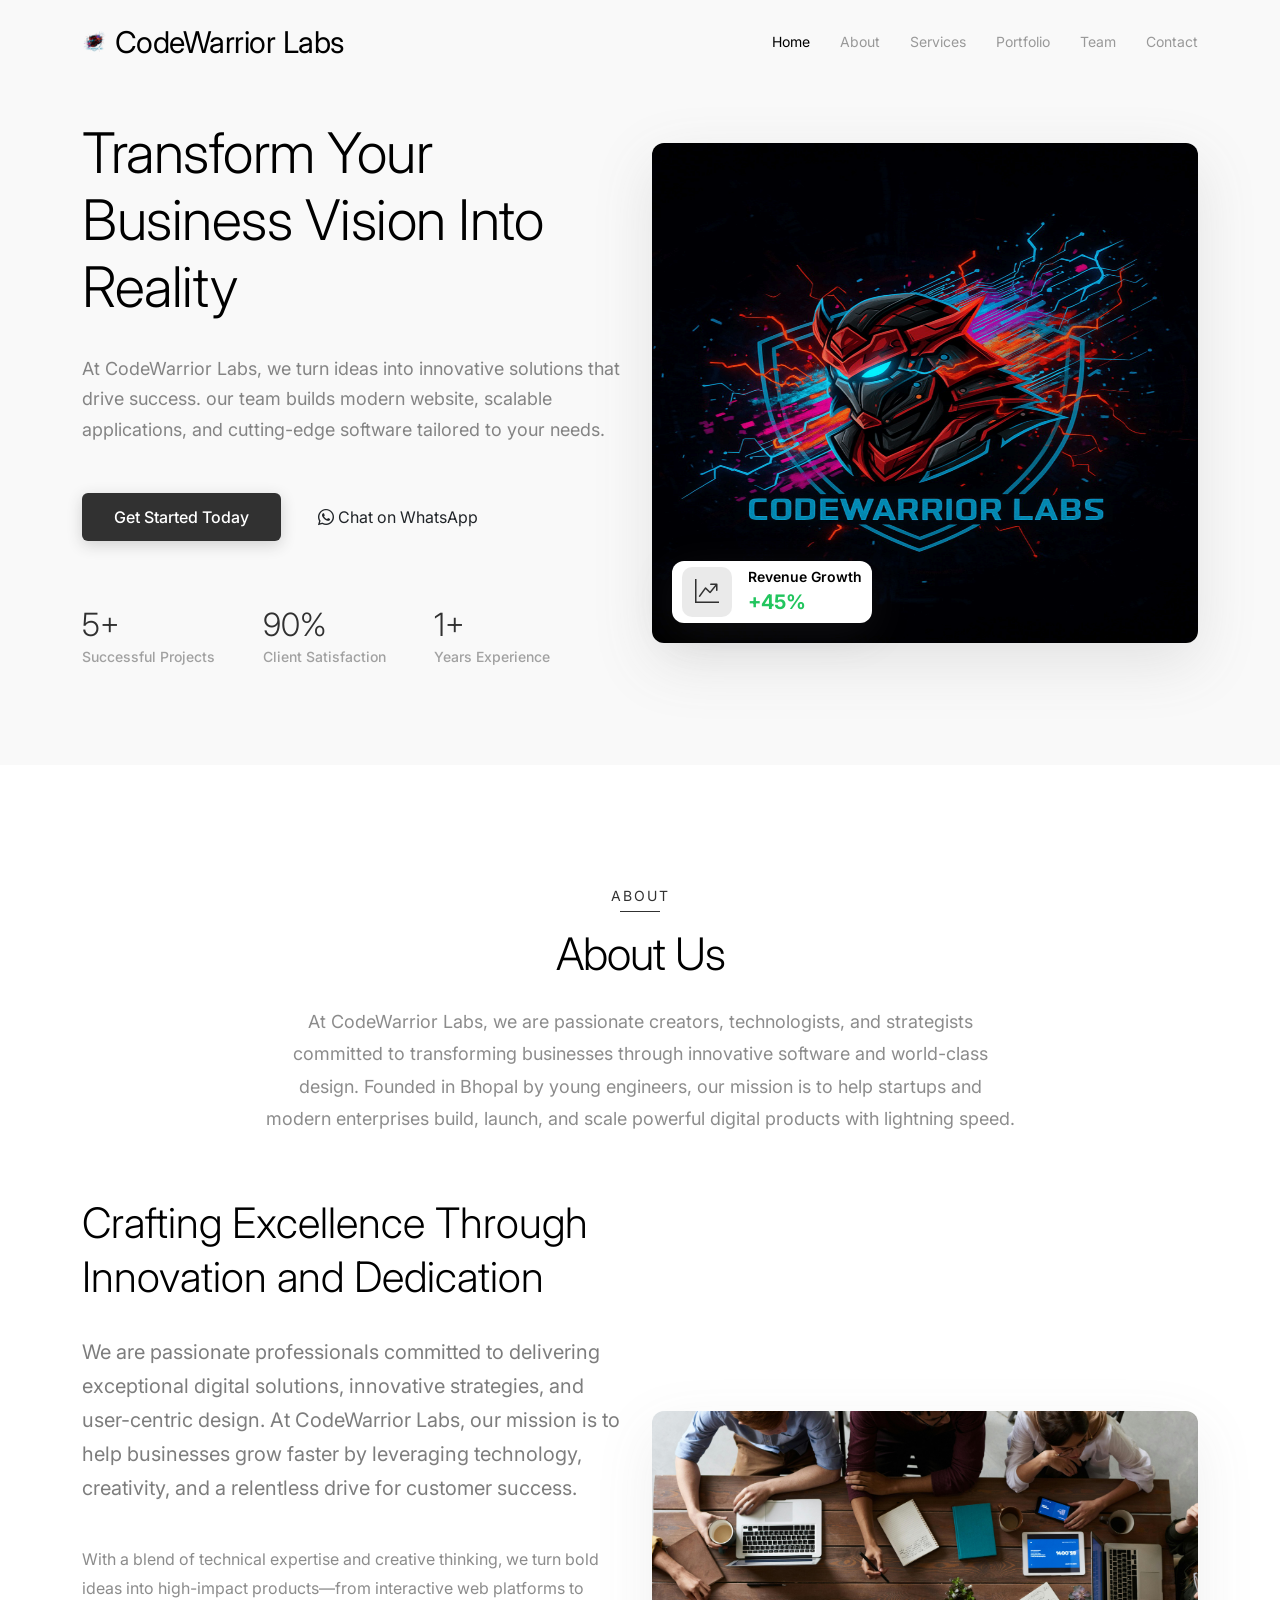
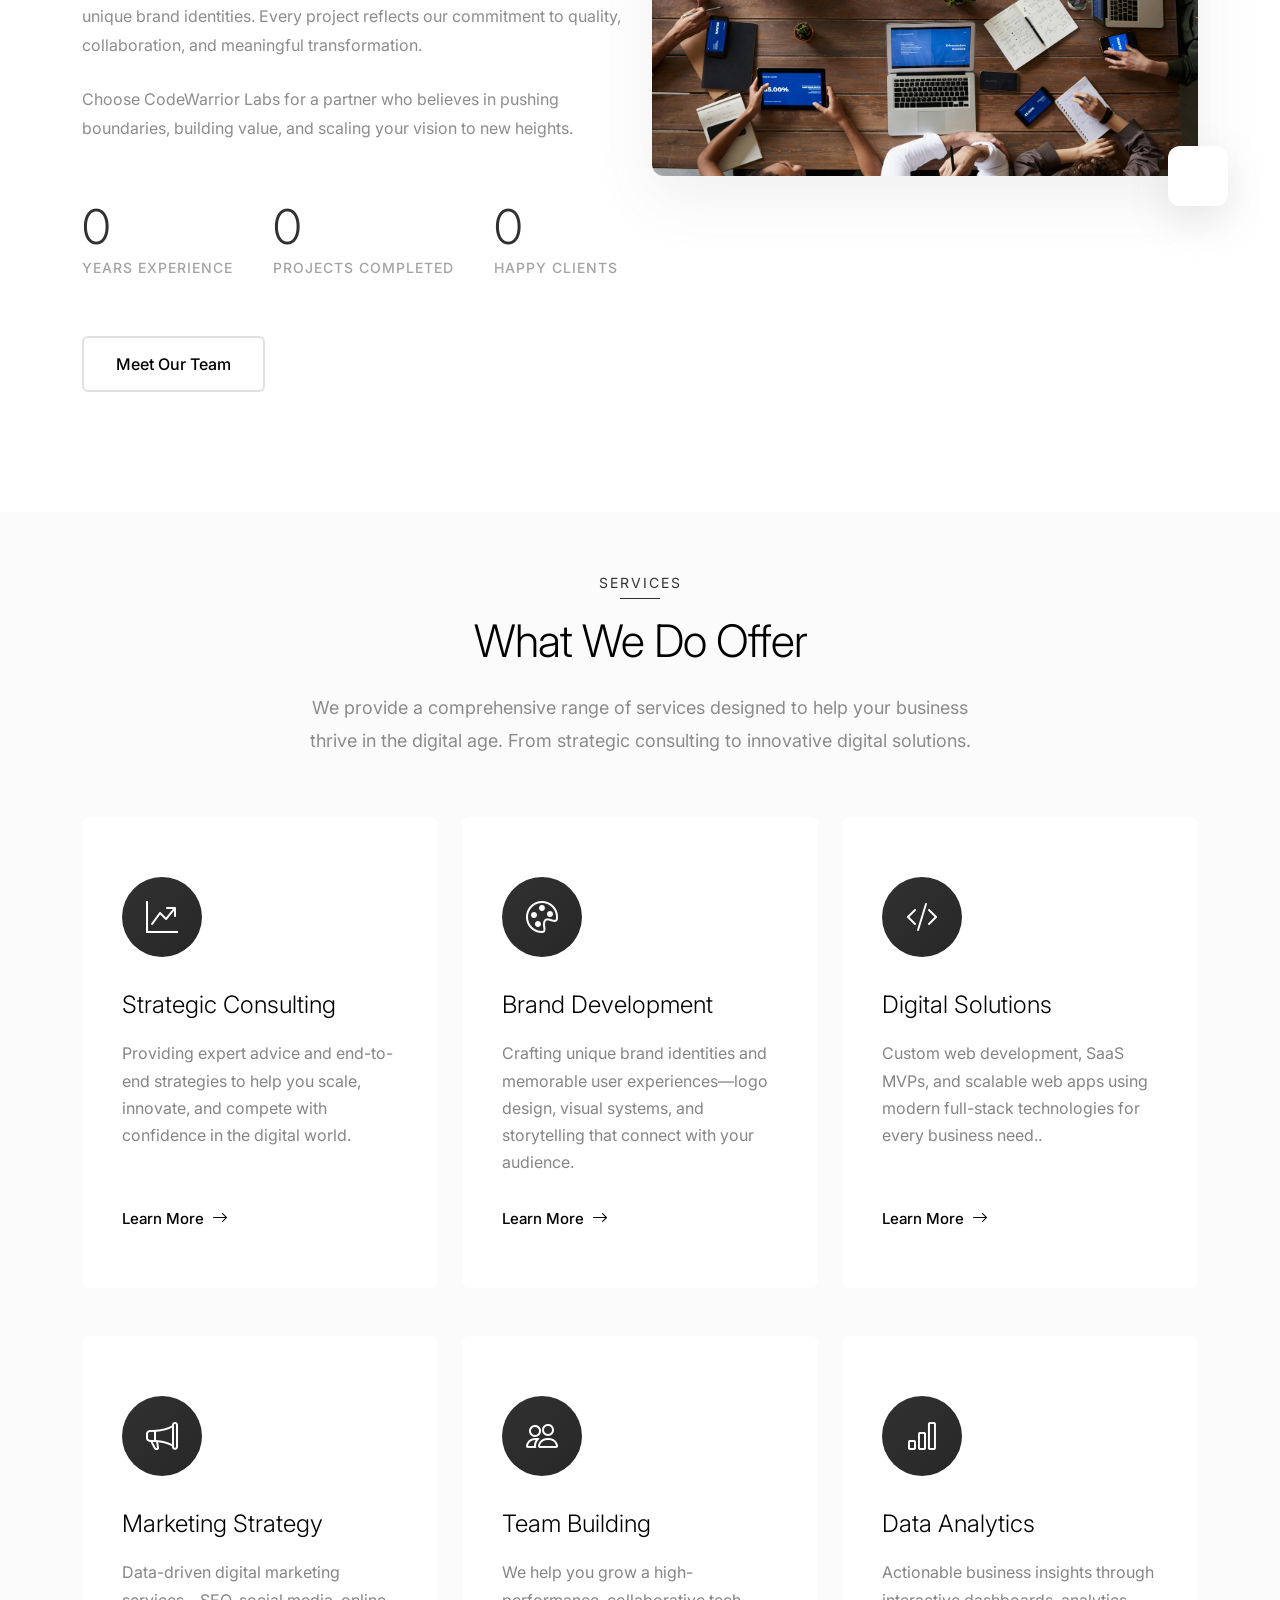
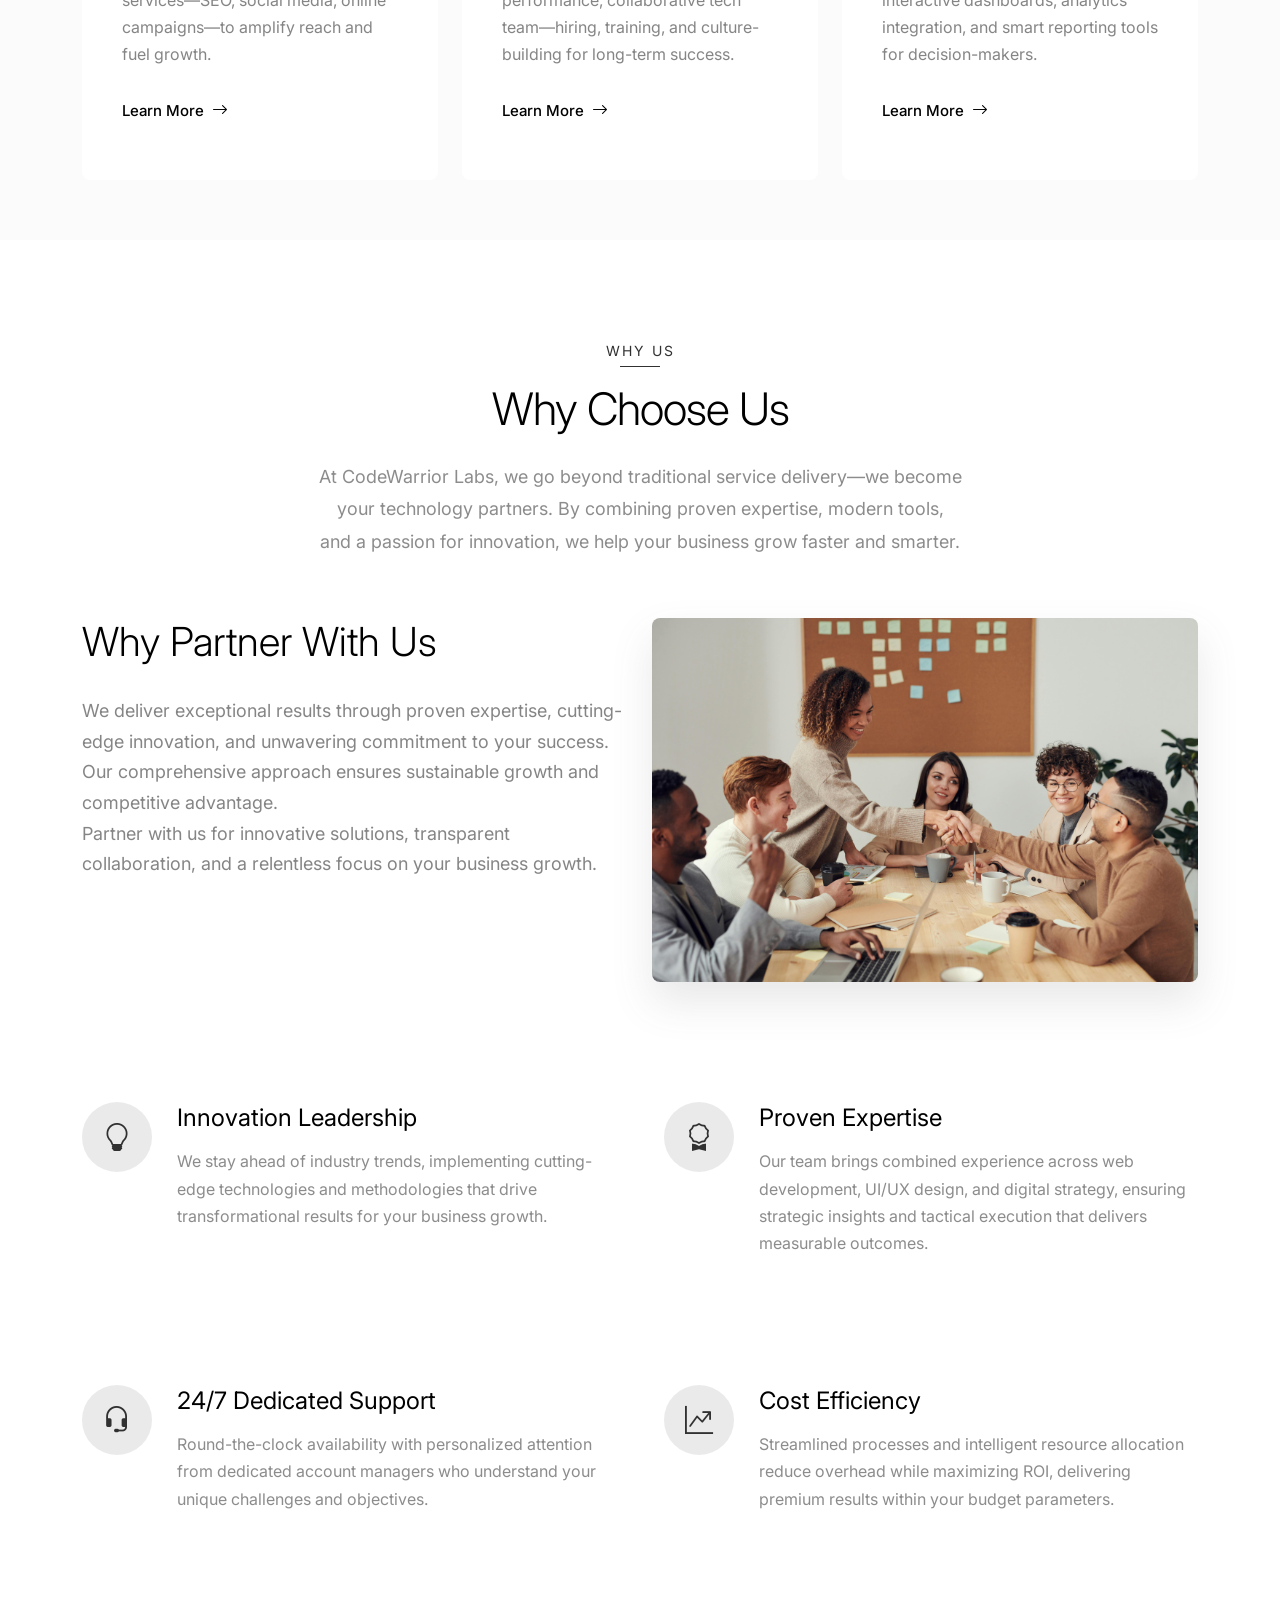
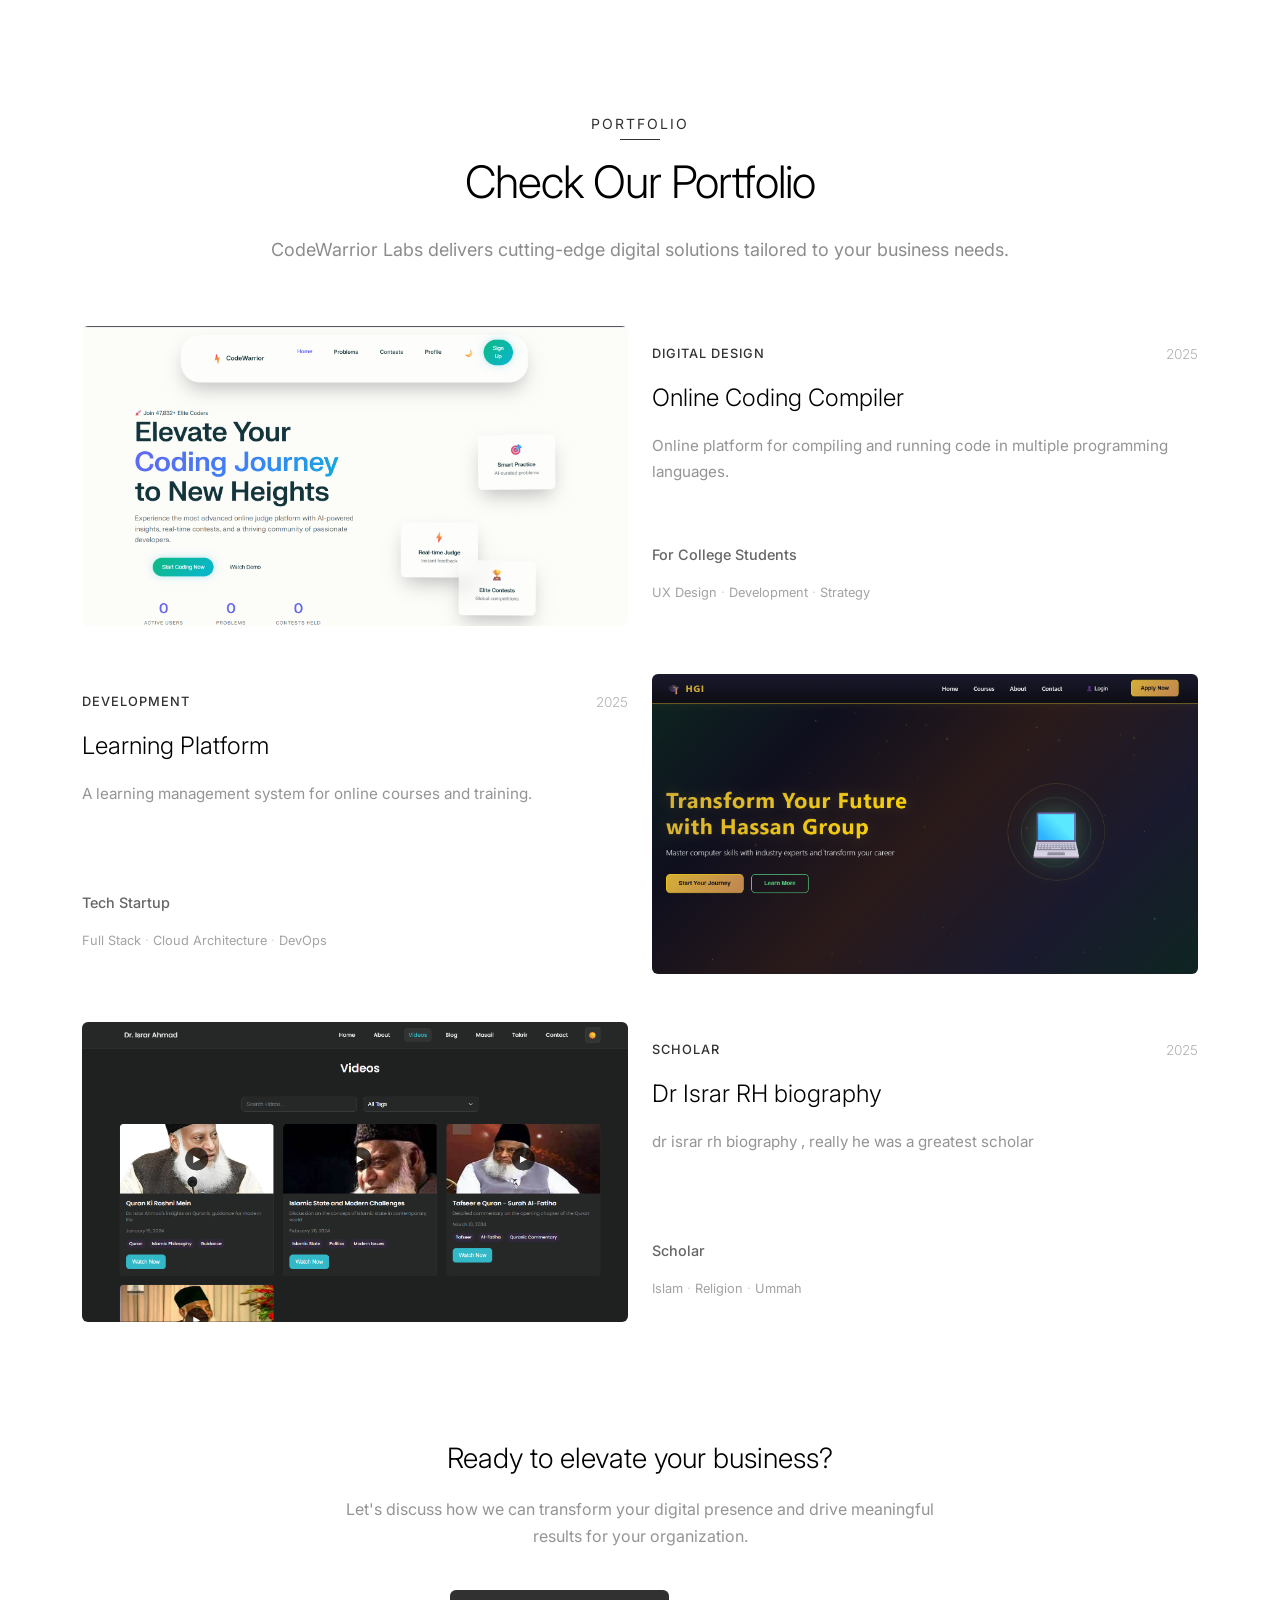
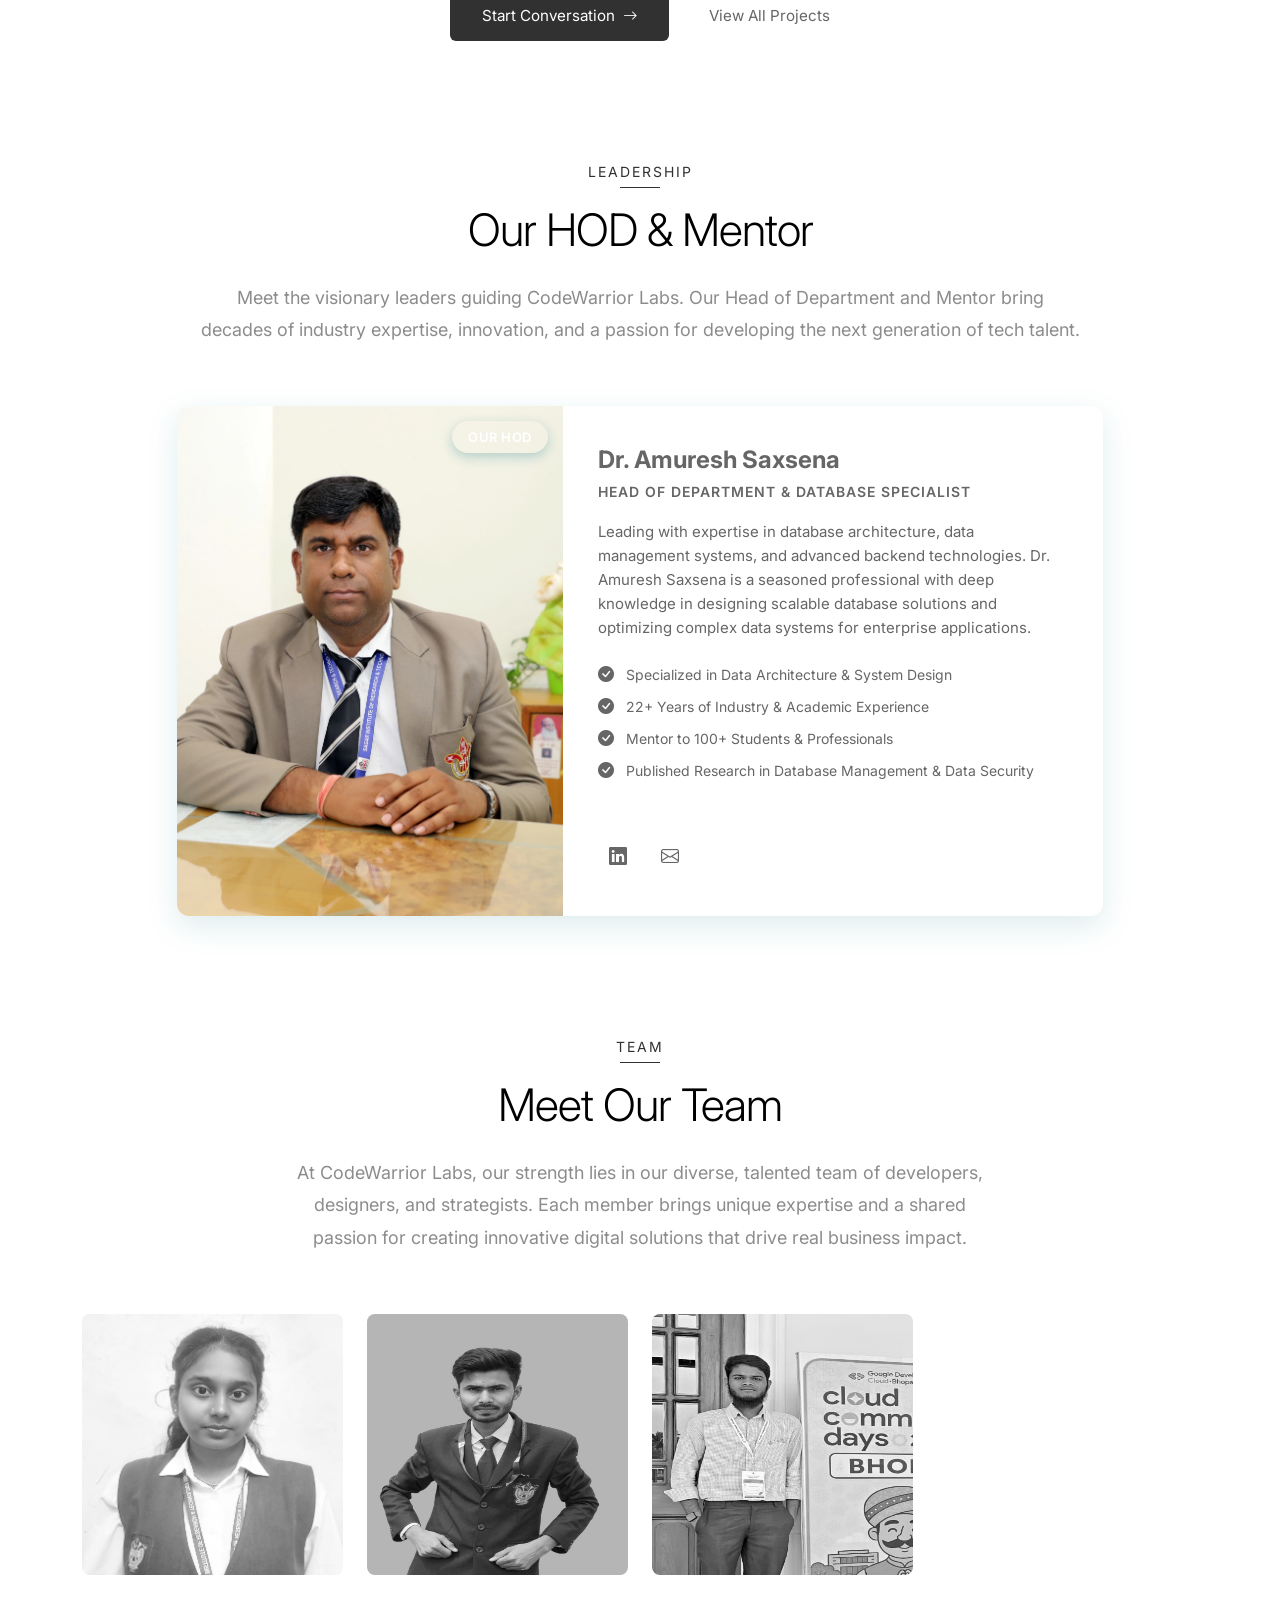
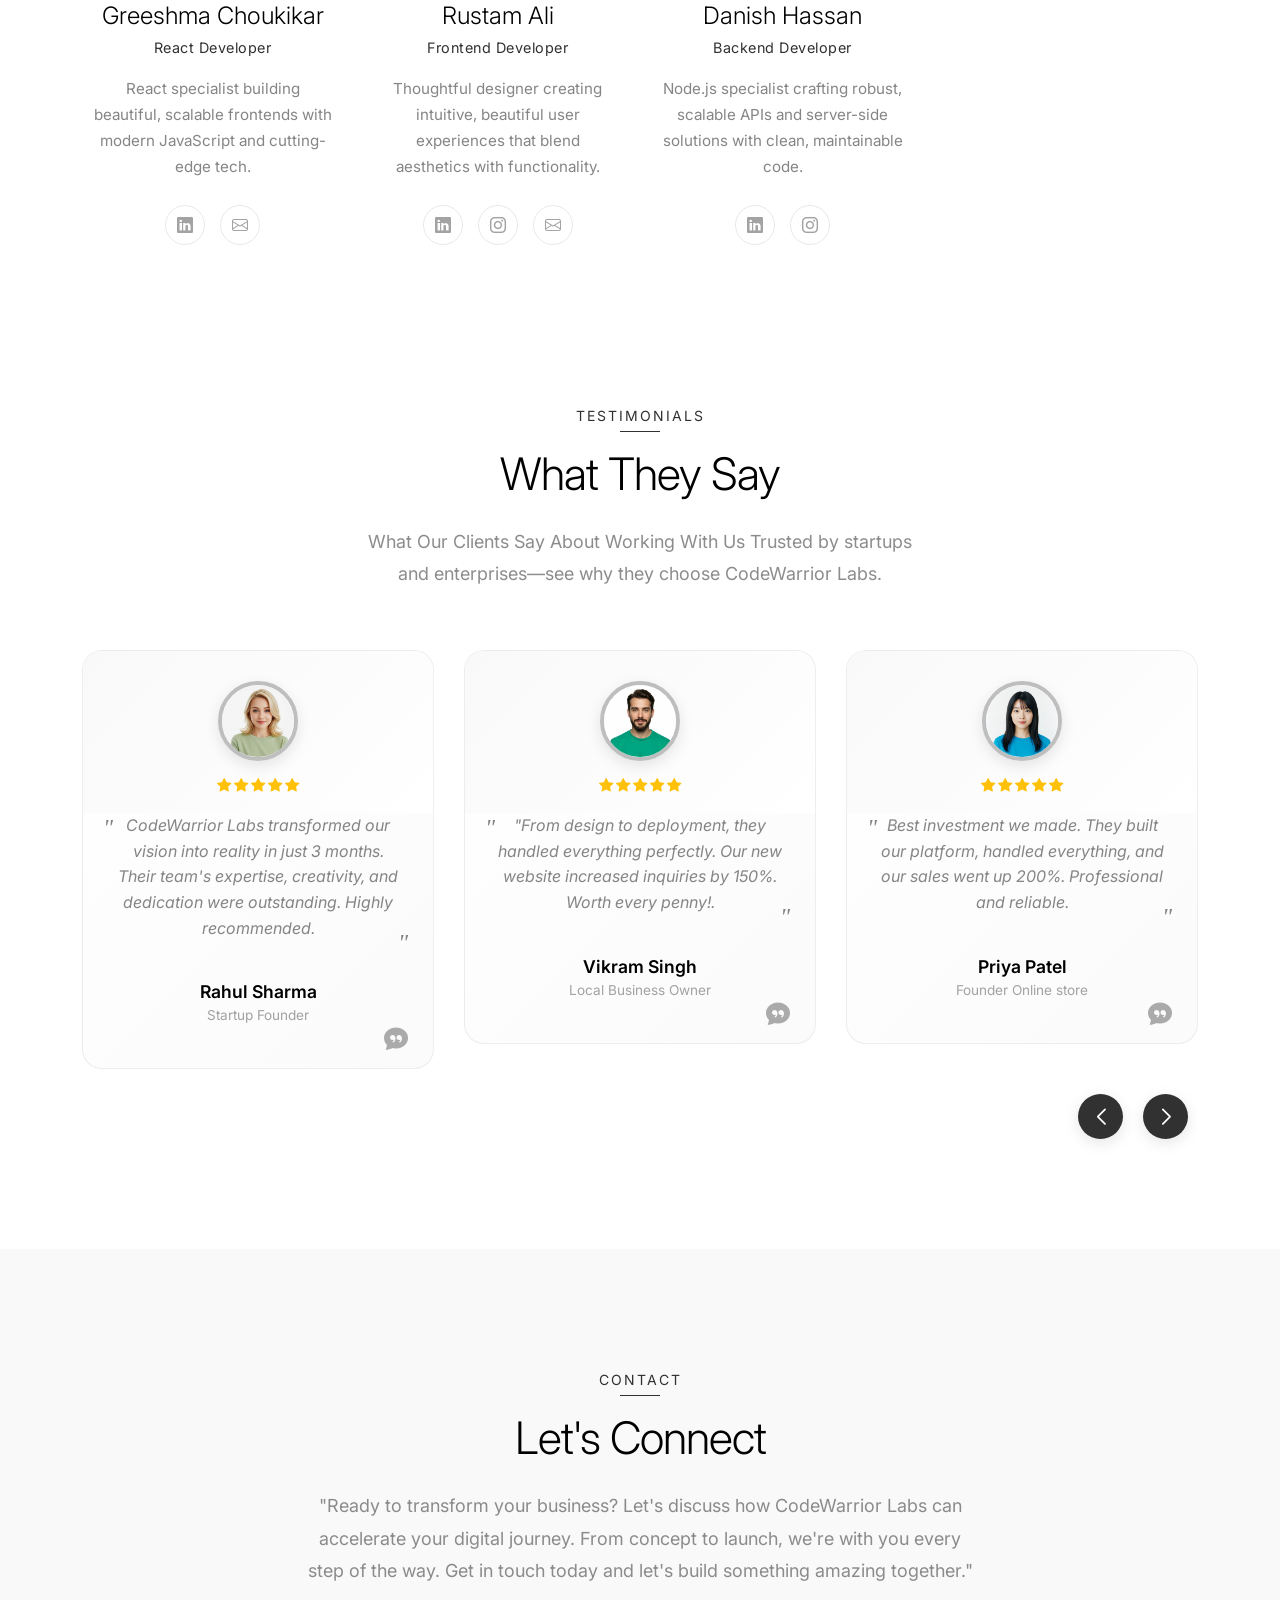
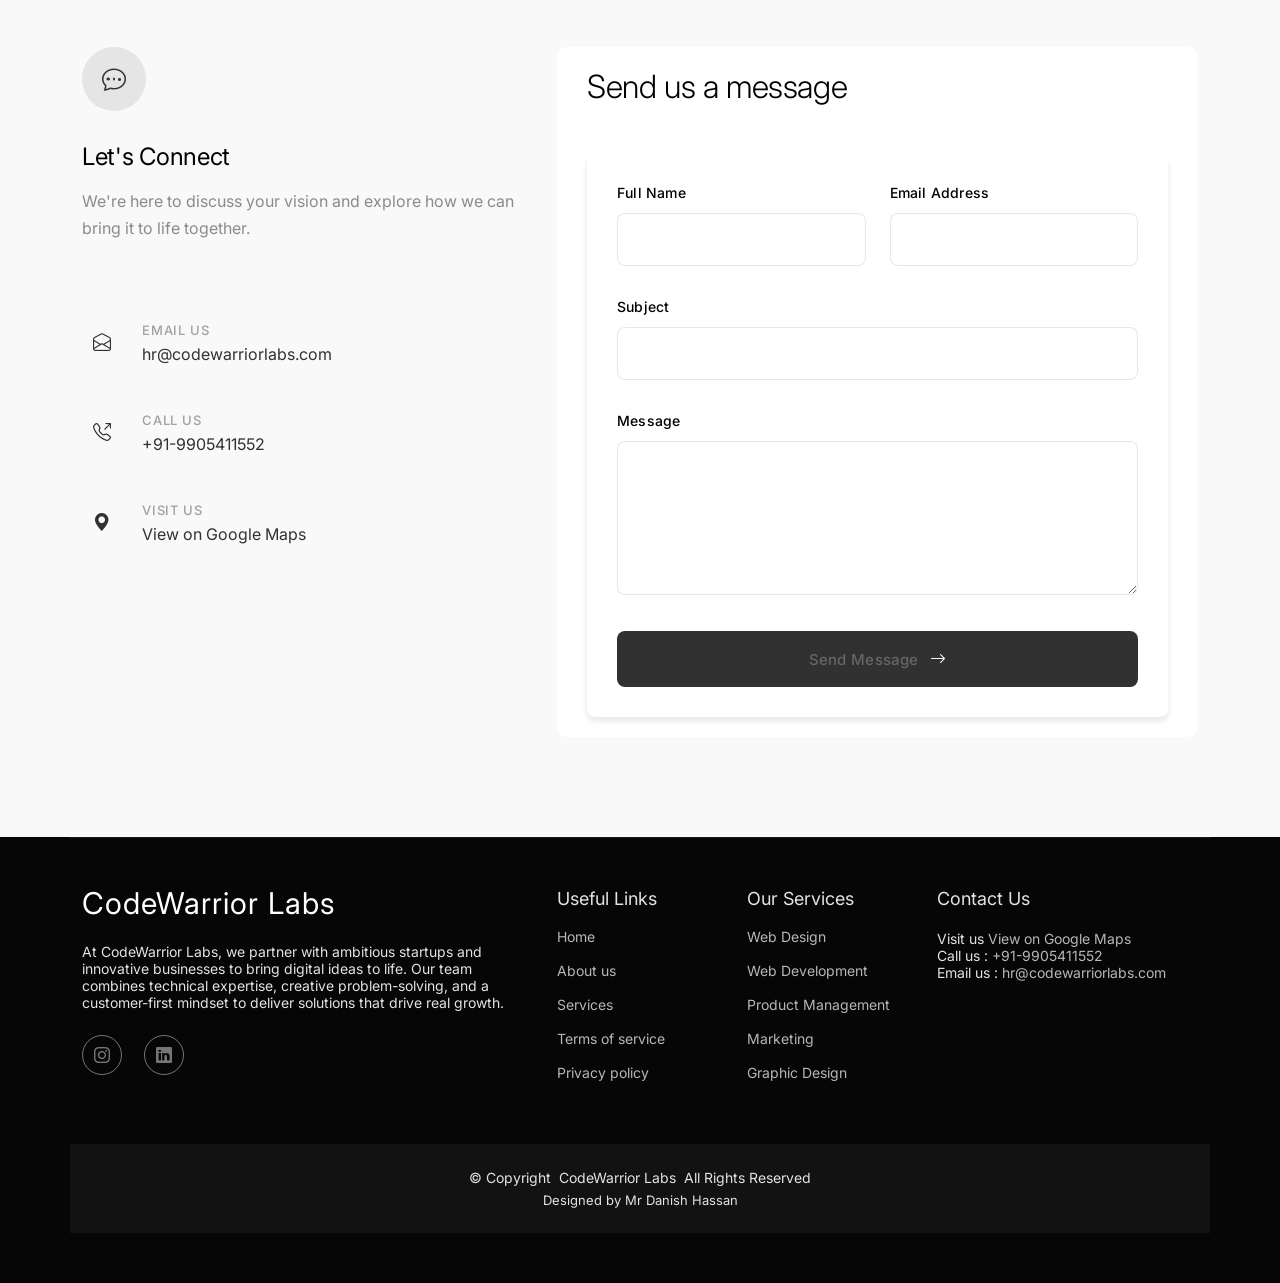
==== commit b9c99b92: "Add Mentor Picture and contact form with email functionality" ====
--- a/index.html
+++ b/index.html
@@ -18,6 +18,7 @@
     <meta property="og:title" content="CodeWarrior Labs - Web Development & Digital Solutions">
     <meta property="og:description" content="Transform your business vision into reality. Expert web development, UI/UX design, and digital strategy. Join 50+ happy clients.">
   
+<link href="https://fonts.googleapis.com/css2?family=Inter:wght@400;600;700&display=swap" rel="stylesheet">
 
 <meta property="og:image" content="https://codewarriorlabs.com/assets/about/logo-1.png">
 <meta property="og:image:width" content="1200">
@@ -58,13 +59,13 @@
   <header id="header" class="header d-flex align-items-center fixed-top">
     <div class="container-fluid container-xl position-relative d-flex align-items-center justify-content-between">
 
-      <a href="index.html" class="logo d-flex align-items-center">
+      <!-- <a href="index.html" class="logo d-flex align-items-center">
       
         <img src="assets/img/about/ba remove.png" alt="CodeWarrior Labs Logo"> 
         <h1 class="sitename">CodeWarrior Labs</h1>
-      </a>
-
-      <nav id="navmenu" class="navmenu">
+      </a> -->
+
+      <!-- <nav id="navmenu" class="navmenu">
         <ul>
           <li><a href="#hero" class="active">Home</a></li>
           <li><a href="#about">About</a></li>
@@ -77,7 +78,38 @@
           <li><a href="#contact">Contact</a></li>
         </ul>
         <i class="mobile-nav-toggle d-xl-none bi bi-list"></i>
+      </nav> -->
+
+      <!-- Navbar from corrections-->
+
+      <header id="header" class="header d-flex align-items-center fixed-top">
+    <div class="container-fluid container-xl position-relative d-flex align-items-center justify-content-between">
+
+      <a href="index.html" class="logo d-flex align-items-center">
+      
+        <img src="assets/img/about/ba remove.png" alt="CodeWarrior Labs Logo"> 
+        <h1 class="sitename">CodeWarrior Labs</h1>
+      </a>
+
+      <nav id="navmenu" class="navmenu">
+        <ul>
+          <li><a href="#hero" class="active">Home</a></li>
+          <li><a href="#about">About</a></li>
+          <li><a href="#services">Services</a></li>
+          <li><a href="#portfolio">Portfolio</a></li>
+          <li><a href="#team">Team</a></li>
+          <li><a href="#contact">Contact</a></li>
+        </ul>
       </nav>
+
+      <!-- Mobile Toggle Button (OUTSIDE navbar) -->
+      <i class="mobile-nav-toggle d-xl-none bi bi-list"></i>
+
+    </div>
+</header>
+
+
+
 
     </div>
   </header>
@@ -673,6 +705,89 @@
 
     </section><!-- /Portfolio Section -->
 
+
+
+<!--Hod Section & Mentor-->
+<!-- Team Section -->
+<section id="team" class="team section">
+
+  <!-- Section Title -->
+  <div class="container section-title" data-aos="fade-up">
+    <span class="subtitle">Leadership</span>
+    <h2>Our HOD & Mentor</h2>
+    <p>Meet the visionary leaders guiding CodeWarrior Labs. Our Head of Department and Mentor bring decades of industry expertise, innovation, and a passion for developing the next generation of tech talent.</p>
+  </div><!-- End Section Title -->
+
+  <div class="container" data-aos="fade-up" data-aos-delay="100">
+
+    <div class="row gy-5 justify-content-center">
+
+      <!-- HOD Card - Left Photo, Right Details -->
+      <div class="col-lg-10" data-aos="fade-up" data-aos-delay="200">
+        <div class="team-member-card goal-frame-card">
+          <div class="row g-0">
+            <!-- Photo Section (Left) -->
+            <div class="col-md-5">
+              <div class="member-img-wrapper">
+                <img src="assets/img/aumreesh.jpg" class="img-fluid" alt="HOD Name" loading="lazy">
+                <div class="goal-frame-overlay">
+                  <span class="goal-badge">Our HOD</span>
+                </div>
+              </div>
+            </div>
+
+            <!-- Details Section (Right) -->
+            <div class="col-md-7">
+              <div class="member-info-wrapper">
+                <h4>Dr. Amuresh Saxsena</h4>
+                <span class="member-designation">Head of Department & Database Specialist</span>
+                
+                <div class="member-description">
+                  <p>Leading with expertise in database architecture, data management systems, 
+and advanced backend technologies. Dr. Amuresh Saxsena is a seasoned professional 
+with deep knowledge in designing scalable database solutions and optimizing 
+complex data systems for enterprise applications.</p>
+                </div>
+
+                <div class="member-highlights">
+                  <div class="highlight-item">
+                    <i class="bi bi-check-circle-fill"></i>
+                    <span>Specialized in Data Architecture & System Design</span>
+                  </div>
+                  <div class="highlight-item">
+                    <i class="bi bi-check-circle-fill"></i>
+                    <span>22+ Years of Industry & Academic Experience</span>
+                  </div>
+                  <div class="highlight-item">
+                    <i class="bi bi-check-circle-fill"></i>
+                    <span>Mentor to 100+ Students & Professionals</span>
+                  </div>
+                  <div class="highlight-item">
+                    <i class="bi bi-check-circle-fill"></i>
+                    <span>Published Research in Database Management & Data Security</span>
+                  </div>
+                </div>
+
+
+                <div class="social-links">
+                  <a href="https://www.linkedin.com/" title="LinkedIn"><i class="bi bi-linkedin"></i></a>
+                  <!-- <a href="https://www.instagram.com/" title="Instagram"><i class="bi bi-instagram"></i></a> -->
+                  <a href="mailto:amureesh@rediffmail.com" title="Email"><i class="bi bi-envelope"></i></a>
+                </div>
+              </div>
+            </div>
+          </div>
+        </div>
+      </div><!-- End HOD Card -->
+
+    </div>
+
+  </div>
+
+</section><!-- /Team Section -->
+
+
+
     <!-- Team Section -->
     <section id="team" class="team section">
 
@@ -680,9 +795,8 @@
       <div class="container section-title" data-aos="fade-up">
         <span class="subtitle">Team</span>
         <h2>Meet Our Team</h2>
-        <p>Necessitatibus eius consequatur ex aliquid fuga eum quidem sint consectetur velit. Sed ut perspiciatis unde omnis iste natus error sit voluptatem accusantium doloremque laudantium totam rem aperiam</p>
+        <p>At CodeWarrior Labs, our strength lies in our diverse, talented team of developers, designers, and strategists. Each member brings unique expertise and a shared passion for creating innovative digital solutions that drive real business impact.</p>
       </div><!-- End Section Title -->
-
       <div class="container" data-aos="fade-up" data-aos-delay="100">
 
         <div class="row gy-5">
@@ -690,16 +804,17 @@
           <div class="col-lg-3 col-md-6" data-aos="fade-up" data-aos-delay="200">
             <div class="team-member">
               <div class="member-img">
-                <img src="assets/img/person/nayab.jpg" class="img-fluid" alt="Md Nayab Alam" loading="lazy">
+                <img src="assets/img/person/Greeshma Chaukikar.jpeg" class="img-fluid" alt="Greeshma Choukikar" loading="lazy">
               </div>
               <div class="member-info">
-                <h4>Md Nayab Alam</h4>
+                <h4>Greeshma Choukikar</h4>
                 <span>React Developer</span>
                 <p>React specialist building beautiful, scalable frontends with modern JavaScript and cutting-edge tech.</p>
                 <div class="social">
                 
-                  <a href="https://www.linkedin.com/in/md-nayab-alam-760764390?utm_source=share&utm_campaign=share_via&utm_content=profile&utm_medium=android_app"><i class="bi bi-linkedin"></i></a>
-                  <a href="https://www.instagram.com/im.nayab_alam?utm_source=qr&igsh=MWdwdGE4bDVxdjh2bQ=="><i class="bi bi-instagram"></i></a>
+                  <a href="https://www.linkedin.com/in/greeshma-choukikar-093a362b6?lipi=urn%3Ali%3Apage%3Ad_flagship3_profile_view_base_contact_details%3BWS3dnZTxTlGKtJz%2BrC0sqw%3D%3D"><i class="bi bi-linkedin"></i></a>
+                  <!-- <a href="https://www.instagram.com/im.nayab_alam?utm_source=qr&igsh=MWdwdGE4bDVxdjh2bQ=="><i class="bi bi-instagram"></i></a> -->
+                <a href="mailto:greeshmachoukikar@gmail.com" title="Email"><i class="bi bi-envelope"></i></a>
                 </div>
               </div>
             </div>
@@ -717,6 +832,7 @@
                 <div class="social">
                       <a href="http://www.linkedin.com/in/rustam-ali-509860297"><i class="bi bi-linkedin"></i></a>
                   <a href="https://www.instagram.com/invites/contact/?utm_source=ig_contact_invite&utm_medium=copy_link&utm_content=mp4d7v7"><i class="bi bi-instagram"></i></a>
+               <a href="mailto:rustamali5896@gmail.com" title="Email"><i class="bi bi-envelope"></i></a>
                 </div>
               </div>
             </div>
@@ -1025,7 +1141,7 @@
                 <h3>Send us a message</h3>
               </div>
 
-              <form action="forms/contact.php" method="post" class="php-email-form">
+              <form action="send-message.php" method="post" class="php-email-form">
 
                 <div class="row">
                   <div class="col-md-6">
@@ -1064,6 +1180,64 @@
                 </button>
 
               </form>
+
+                </form>
+                
+                <!-- Contact Form JavaScript -->
+                <script>
+                document.addEventListener('DOMContentLoaded', function() {
+                  const form = document.querySelector('.php-email-form');
+                  
+                  if (form) {
+                    form.addEventListener('submit', function(e) {
+                      e.preventDefault();
+                      
+                      const loading = form.querySelector('.loading');
+                      const errorMessage = form.querySelector('.error-message');
+                      const sentMessage = form.querySelector('.sent-message');
+                      const submitBtn = form.querySelector('.submit-btn');
+                      
+                      loading.style.display = 'block';
+                      errorMessage.style.display = 'none';
+                      sentMessage.style.display = 'none';
+                      errorMessage.textContent = '';
+                      submitBtn.disabled = true;
+                      
+                      const formData = new FormData(form);
+                      
+                      fetch('send-message.php', {
+                        method: 'POST',
+                        body: formData
+                      })
+                      .then(response => response.json())
+                      .then(data => {
+                        loading.style.display = 'none';
+                        
+                        if (data.success) {
+                          sentMessage.style.display = 'block';
+                          form.reset();
+                          submitBtn.disabled = false;
+                          
+                          setTimeout(() => {
+                            sentMessage.style.display = 'none';
+                          }, 5000);
+                        } else {
+                          errorMessage.textContent = data.message || 'Error sending message';
+                          errorMessage.style.display = 'block';
+                          submitBtn.disabled = false;
+                        }
+                      })
+                      .catch(error => {
+                        loading.style.display = 'none';
+                        errorMessage.textContent = 'Network error. Please try again.';
+                        errorMessage.style.display = 'block';
+                        submitBtn.disabled = false;
+                      });
+                    });
+                  }
+                });
+                </script>
+
 
             </div>
 
@@ -1165,7 +1339,7 @@
 
   <!-- Main JS File -->
   <script src="assets/js/main.js"></script>
-
+  
 </body>
 
 </html>
--- a/assets/css/main.css
+++ b/assets/css/main.css
@@ -0,0 +1,4487 @@
+@charset "UTF-8";
+
+
+/* Fonts */
+:root {
+  --default-font: "Inter", sans-serif;
+--heading-font: "Inter", sans-serif;
+--nav-font: "Inter", sans-serif;
+
+}
+
+/* Global Colors - The following color variables are used throughout the website. Updating them here will change the color scheme of the entire website */
+:root { 
+  --background-color: #ffffff; /* Background color for the entire website, including individual sections */
+  --default-color: #666666; /* Default color used for the majority of the text content across the entire website */
+  --heading-color: #000000; /* Color for headings, subheadings and title throughout the website */
+  --accent-color: #313131; /* Accent color that represents your brand on the website. It's used for buttons, links, and other elements that need to stand out */
+  --surface-color: #ffffff; /* The surface color is used as a background of boxed elements within sections, such as cards, icon boxes, or other elements that require a visual separation from the global background. */
+  --contrast-color: #ffffff; /* Contrast color for text, ensuring readability against backgrounds of accent, heading, or default colors. */
+}
+
+/* Nav Menu Colors - The following color variables are used specifically for the navigation menu. They are separate from the global colors to allow for more customization options */
+:root {
+  --nav-color: #999999;  /* The default color of the main navmenu links */
+  --nav-hover-color: #000000; /* Applied to main navmenu links when they are hovered over or active */
+  --nav-mobile-background-color: #ffffff; /* Used as the background color for mobile navigation menu */
+  --nav-dropdown-background-color: #ffffff; /* Used as the background color for dropdown items that appear when hovering over primary navigation items */
+  --nav-dropdown-color: #666666; /* Used for navigation links of the dropdown items in the navigation menu. */
+  --nav-dropdown-hover-color: #313131; /* Similar to --nav-hover-color, this color is applied to dropdown navigation links when they are hovered over. */
+}
+
+/* Color Presets - These classes override global colors when applied to any section or element, providing reuse of the sam color scheme. */
+
+.light-background {
+  --background-color: #f9f9f9;
+  --surface-color: #ffffff;
+}
+
+.dark-background {
+  --background-color: #060606;
+  --default-color: #e3e3e3;
+  --heading-color: #ffffff;
+  --accent-color: #bdb5b5;
+  --surface-color: #252525;
+  --contrast-color: #ffffff;
+}
+
+/* Smooth scroll */
+:root {
+  scroll-behavior: smooth;
+}
+
+/*--------------------------------------------------------------
+# General Styling & Shared Classes
+--------------------------------------------------------------*/
+body {
+  color: var(--default-color);
+  background-color: var(--background-color);
+  font-family: "Inter";
+}
+
+a {
+  color: var(--accent-color);
+  text-decoration: none;
+  transition: 0.3s;
+}
+
+a:hover {
+  color: color-mix(in srgb, var(--accent-color), transparent 25%);
+  text-decoration: none;
+}
+
+/* H1 – Page Title */
+h1 {
+  font-family: var(--heading-font);
+  font-size: var(--h1-size);
+  font-weight: var(--font-bold);
+  line-height: var(--h1-line);
+  letter-spacing: -0.5px;
+  color: var(--heading-color);
+}
+
+/* H2 – Section Heading */
+h2 {
+  font-family: var(--heading-font);
+  font-size: var(--h2-size);
+  font-weight: var(--font-semibold);
+  line-height: var(--h2-line);
+  color: var(--heading-color);
+}
+
+/* H3 – Subheading / Card Title */
+h3 {
+  font-family: var(--heading-font);
+  font-size: var(--h3-size);
+  font-weight: var(--font-semibold);
+  line-height: var(--h3-line);
+  color: var(--heading-color);
+}
+
+
+body, p, span, li {
+  font-family: var(--default-font);
+  font-size: var(--body-size);
+  font-weight: var(--font-regular);
+  line-height: var(--body-line);
+  letter-spacing: var(--body-spacing);
+  color: var(--default-color);
+}
+
+
+b, strong {
+  font-weight: var(--font-bold);
+}
+
+
+
+
+/*--------------------------------------------------------------
+# Global Header
+--------------------------------------------------------------*/
+.header {
+  --background-color: rgba(255, 255, 255, 0);
+  color: var(--default-color);
+  background-color: var(--background-color);
+  padding: 15px 0;
+  transition: all 0.5s;
+  z-index: 997;
+}
+
+.header .logo {
+  line-height: 1;
+}
+
+.header .logo img {
+  max-height: 32px;
+  margin-right: 8px;
+}
+
+.header .logo h1 {
+  font-size: 30px;
+  margin: 0;
+  font-weight: 400;
+  color: var(--heading-color);
+}
+
+.scrolled .header {
+  isolation: isolate;
+  border-bottom: 1px solid color-mix(in srgb, var(--default-color), transparent 90%);
+}
+
+.scrolled .header::before {
+  content: "";
+  position: absolute;
+  inset: 0;
+  background: rgba(255, 255, 255, 0.8);
+  backdrop-filter: blur(10px);
+  -webkit-backdrop-filter: blur(10px);
+  pointer-events: none;
+  z-index: -1;
+}
+
+/*--------------------------------------------------------------
+# Navigation Menu
+--------------------------------------------------------------*/
+/* Navmenu - Desktop */
+@media (min-width: 1200px) {
+  .navmenu {
+    padding: 0;
+  }
+
+  .navmenu ul {
+    margin: 0;
+    padding: 0;
+    display: flex;
+    list-style: none;
+    align-items: center;
+  }
+
+  .navmenu li {
+    position: relative;
+  }
+
+  .navmenu a,
+  .navmenu a:focus {
+    color: var(--nav-color);
+    padding: 18px 15px;
+    font-size: 14px;
+    font-family: var(--nav-font);
+    font-weight: 400;
+    display: flex;
+    align-items: center;
+    justify-content: space-between;
+    white-space: nowrap;
+    transition: 0.3s;
+  }
+
+  .navmenu a i,
+  .navmenu a:focus i {
+    font-size: 12px;
+    line-height: 0;
+    margin-left: 5px;
+    transition: 0.3s;
+  }
+
+  .navmenu li:last-child a {
+    padding-right: 0;
+  }
+
+  .navmenu li:hover>a,
+  .navmenu .active,
+  .navmenu .active:focus {
+    color: var(--nav-hover-color);
+  }
+
+  .navmenu .dropdown ul {
+    margin: 0;
+    padding: 10px 0;
+    background: var(--nav-dropdown-background-color);
+    display: block;
+    position: absolute;
+    visibility: hidden;
+    left: 14px;
+    top: 130%;
+    opacity: 0;
+    transition: 0.3s;
+    border-radius: 4px;
+    z-index: 99;
+    box-shadow: 0px 0px 30px rgba(0, 0, 0, 0.1);
+  }
+
+  .navmenu .dropdown ul li {
+    min-width: 200px;
+  }
+
+  .navmenu .dropdown ul a {
+    padding: 10px 20px;
+    font-size: 15px;
+    text-transform: none;
+    color: var(--nav-dropdown-color);
+  }
+
+  .navmenu .dropdown ul a i {
+    font-size: 12px;
+  }
+
+  .navmenu .dropdown ul a:hover,
+  .navmenu .dropdown ul .active:hover,
+  .navmenu .dropdown ul li:hover>a {
+    color: var(--nav-dropdown-hover-color);
+  }
+
+  .navmenu .dropdown:hover>ul {
+    opacity: 1;
+    top: 100%;
+    visibility: visible;
+  }
+
+  .navmenu .dropdown .dropdown ul {
+    top: 0;
+    left: -90%;
+    visibility: hidden;
+  }
+
+  .navmenu .dropdown .dropdown:hover>ul {
+    opacity: 1;
+    top: 0;
+    left: -100%;
+    visibility: visible;
+  }
+}
+
+/* Navmenu - Mobile */
+@media (max-width: 1199px) {
+  .mobile-nav-toggle {
+    color: var(--nav-color);
+    font-size: 28px;
+    line-height: 0;
+    margin-right: 10px;
+    cursor: pointer;
+    transition: color 0.3s;
+  }
+
+  .navmenu {
+    padding: 0;
+    z-index: 9997;
+  }
+
+  .navmenu ul {
+    display: none;
+    list-style: none;
+    position: absolute;
+    inset: 60px 20px 20px 20px;
+    padding: 10px 0;
+    margin: 0;
+    border-radius: 6px;
+    background-color: var(--nav-mobile-background-color);
+    overflow-y: auto;
+    transition: 0.3s;
+    z-index: 9998;
+    box-shadow: 0px 0px 30px rgba(0, 0, 0, 0.1);
+  }
+
+  .navmenu a,
+  .navmenu a:focus {
+    color: var(--nav-dropdown-color);
+    padding: 10px 20px;
+    font-family: var(--nav-font);
+    font-size: 18px;
+    font-weight: 300;
+    display: flex;
+    align-items: center;
+    justify-content: space-between;
+    white-space: nowrap;
+    transition: 0.3s;
+  }
+
+  .navmenu a i,
+  .navmenu a:focus i {
+    font-size: 12px;
+    line-height: 0;
+    margin-left: 5px;
+    width: 30px;
+    height: 30px;
+    display: flex;
+    align-items: center;
+    justify-content: center;
+    border-radius: 50%;
+    transition: 0.3s;
+    background-color: color-mix(in srgb, var(--accent-color), transparent 90%);
+  }
+
+  .navmenu a i:hover,
+  .navmenu a:focus i:hover {
+    background-color: var(--accent-color);
+    color: var(--contrast-color);
+  }
+
+  .navmenu a:hover,
+  .navmenu .active,
+  .navmenu .active:focus {
+    color: var(--nav-dropdown-hover-color);
+  }
+
+  .navmenu .active i,
+  .navmenu .active:focus i {
+    background-color: var(--accent-color);
+    color: var(--contrast-color);
+    transform: rotate(180deg);
+  }
+
+  .navmenu .dropdown ul {
+    position: static;
+    display: none;
+    z-index: 99;
+    padding: 10px 0;
+    margin: 10px 20px;
+    background-color: var(--nav-dropdown-background-color);
+    border: 1px solid color-mix(in srgb, var(--default-color), transparent 90%);
+    box-shadow: none;
+    transition: all 0.5s ease-in-out;
+  }
+
+  .navmenu .dropdown ul ul {
+    background-color: rgba(33, 37, 41, 0.1);
+  }
+
+  .navmenu .dropdown>.dropdown-active {
+    display: block;
+    background-color: rgba(33, 37, 41, 0.03);
+  }
+
+  .mobile-nav-active {
+    overflow: hidden;
+  }
+
+  .mobile-nav-active .mobile-nav-toggle {
+    color: #fff;
+    position: absolute;
+    font-size: 32px;
+    top: 15px;
+    right: 15px;
+    margin-right: 0;
+    z-index: 9999;
+  }
+
+  .mobile-nav-active .navmenu {
+    position: fixed;
+    overflow: hidden;
+    inset: 0;
+    background: rgba(33, 37, 41, 0.8);
+    transition: 0.3s;
+  }
+
+  .mobile-nav-active .navmenu>ul {
+    display: block;
+  }
+}
+
+/*--------------------------------------------------------------
+# Global Footer
+--------------------------------------------------------------*/
+.footer {
+  color: var(--default-color);
+  background-color: var(--background-color);
+  font-size: 14px;
+  padding-bottom: 50px;
+  position: relative;
+}
+
+.footer .footer-top {
+  padding-top: 50px;
+  border-top: 1px solid color-mix(in srgb, var(--default-color), transparent 90%);
+}
+
+.footer .footer-about .logo {
+  line-height: 1;
+  margin-bottom: 25px;
+}
+
+.footer .footer-about .logo img {
+  max-height: 40px;
+  margin-right: 6px;
+}
+
+.footer .footer-about .logo span {
+  color: var(--heading-color);
+  font-size: 30px;
+  font-weight: 400;
+  letter-spacing: 1px;
+  font-family: var(--heading-font);
+}
+
+.footer .footer-about p {
+  font-size: 14px;
+  font-family: var(--heading-font);
+}
+
+.footer .social-links a {
+  display: flex;
+  align-items: center;
+  justify-content: center;
+  width: 40px;
+  height: 40px;
+  border-radius: 50%;
+  border: 1px solid color-mix(in srgb, var(--default-color), transparent 50%);
+  font-size: 16px;
+  color: color-mix(in srgb, var(--default-color), transparent 50%);
+  margin-right: 10px;
+  transition: 0.3s;
+}
+
+.footer .social-links a:hover {
+  color: var(--accent-color);
+  border-color: var(--accent-color);
+}
+
+.footer h4 {
+  font-size: 18px;
+  font-weight: 400;
+  position: relative;
+  padding-bottom: 12px;
+}
+
+.footer .footer-links {
+  margin-bottom: 30px;
+}
+
+.footer .footer-links ul {
+  list-style: none;
+  padding: 0;
+  margin: 0;
+}
+
+.footer .footer-links ul i {
+  padding-right: 2px;
+  font-size: 12px;
+  line-height: 0;
+}
+
+.footer .footer-links ul li {
+  padding: 10px 0;
+  display: flex;
+  align-items: center;
+}
+
+.footer .footer-links ul li:first-child {
+  padding-top: 0;
+}
+
+.footer .footer-links ul a {
+  color: color-mix(in srgb, var(--default-color), transparent 20%);
+  display: inline-block;
+  line-height: 1;
+}
+
+.footer .footer-links ul a:hover {
+  color: var(--accent-color);
+}
+
+.footer .footer-contact p {
+  margin-bottom: 5px;
+}
+
+.footer .copyright {
+  padding-top: 25px;
+  padding-bottom: 25px;
+  background-color: color-mix(in srgb, var(--default-color), transparent 95%);
+}
+
+.footer .copyright p {
+  margin-bottom: 0;
+}
+
+.footer .credits {
+  margin-top: 6px;
+  font-size: 13px;
+}
+
+/*--------------------------------------------------------------
+# Preloader
+--------------------------------------------------------------*/
+#preloader {
+  position: fixed;
+  inset: 0;
+  z-index: 999999;
+  overflow: hidden;
+  background: var(--background-color);
+  transition: all 0.6s ease-out;
+}
+
+#preloader:before {
+  content: "";
+  position: fixed;
+  top: calc(50% - 30px);
+  left: calc(50% - 30px);
+  border: 6px solid #ffffff;
+  border-color: var(--accent-color) transparent var(--accent-color) transparent;
+  border-radius: 50%;
+  width: 60px;
+  height: 60px;
+  animation: animate-preloader 1.5s linear infinite;
+}
+
+@keyframes animate-preloader {
+  0% {
+    transform: rotate(0deg);
+  }
+
+  100% {
+    transform: rotate(360deg);
+  }
+}
+
+/*--------------------------------------------------------------
+# Scroll Top Button
+--------------------------------------------------------------*/
+.scroll-top {
+  position: fixed;
+  visibility: hidden;
+  opacity: 0;
+  right: 15px;
+  bottom: 15px;
+  z-index: 99999;
+  background-color: var(--accent-color);
+  width: 40px;
+  height: 40px;
+  border-radius: 4px;
+  transition: all 0.4s;
+}
+
+.scroll-top i {
+  font-size: 24px;
+  color: var(--contrast-color);
+  line-height: 0;
+}
+
+.scroll-top:hover {
+  background-color: color-mix(in srgb, var(--accent-color), transparent 20%);
+  color: var(--contrast-color);
+}
+
+.scroll-top.active {
+  visibility: visible;
+  opacity: 1;
+}
+
+/*--------------------------------------------------------------
+# Disable aos animation delay on mobile devices
+--------------------------------------------------------------*/
+@media screen and (max-width: 768px) {
+  [data-aos-delay] {
+    transition-delay: 0 !important;
+  }
+}
+
+/*--------------------------------------------------------------
+# Global Page Titles & Breadcrumbs
+--------------------------------------------------------------*/
+.page-title {
+  text-align: center;
+  padding: 40px 0 20px 0;
+  border-top: 1px solid color-mix(in srgb, var(--default-color), transparent 90%);
+}
+
+.page-title .breadcrumbs {
+  margin-bottom: 1.5rem;
+}
+
+.page-title .breadcrumbs .breadcrumb {
+  justify-content: center;
+  margin: 0;
+  padding: 0;
+  background: none;
+}
+
+.page-title .breadcrumbs .breadcrumb .breadcrumb-item {
+  font-size: 0.9rem;
+  color: color-mix(in srgb, var(--default-color), transparent 30%);
+}
+
+.page-title .breadcrumbs .breadcrumb .breadcrumb-item.active {
+  color: var(--accent-color);
+}
+
+.page-title .breadcrumbs .breadcrumb .breadcrumb-item a {
+  color: inherit;
+  text-decoration: none;
+  transition: color 0.3s ease;
+}
+
+.page-title .breadcrumbs .breadcrumb .breadcrumb-item a:hover {
+  color: var(--accent-color);
+}
+
+.page-title .breadcrumbs .breadcrumb .breadcrumb-item a i {
+  font-size: 0.9rem;
+  margin-right: 0.2rem;
+}
+
+.page-title .breadcrumbs .breadcrumb .breadcrumb-item+.breadcrumb-item::before {
+  color: color-mix(in srgb, var(--default-color), transparent 50%);
+}
+
+.page-title .title-wrapper {
+  max-width: 800px;
+  margin: 0 auto;
+  padding: 1rem 0;
+}
+
+.page-title .title-wrapper h1 {
+  font-size: 2.5rem;
+  margin-bottom: 1rem;
+  font-weight: 400;
+  color: var(--heading-color);
+}
+
+.page-title .title-wrapper p {
+  font-size: 1.1rem;
+  color: color-mix(in srgb, var(--default-color), transparent 20%);
+  margin: 0;
+  line-height: 1.6;
+}
+
+@media (max-width: 768px) {
+  .page-title .title-wrapper h1 {
+    font-size: 2rem;
+  }
+
+  .page-title .title-wrapper p {
+    font-size: 1rem;
+  }
+}
+
+@media (max-width: 576px) {
+  .page-title .title-wrapper h1 {
+    font-size: 1.75rem;
+  }
+}
+
+/*--------------------------------------------------------------
+# Global Sections
+--------------------------------------------------------------*/
+section,
+.section {
+  color: var(--default-color);
+  background-color: var(--background-color);
+  padding: 60px 0;
+  scroll-margin-top: 87px;
+  overflow: clip;
+}
+
+@media (max-width: 1199px) {
+
+  section,
+  .section {
+    scroll-margin-top: 66px;
+  }
+}
+
+/*--------------------------------------------------------------
+# Global Section Titles
+--------------------------------------------------------------*/
+.section-title {
+  text-align: center;
+  padding-bottom: 60px;
+  position: relative;
+}
+
+.section-title h2 {
+  font-size: 2.8rem;
+  font-weight: 300;
+  line-height: 1.2;
+  color: var(--heading-color);
+  margin-bottom: 1.5rem;
+  letter-spacing: -1px;
+}
+
+@media (max-width: 768px) {
+  .section-title h2 {
+    font-size: 2.5rem;
+  }
+}
+
+.section-title .subtitle {
+  display: inline-block;
+  font-size: 0.875rem;
+  font-weight: 400;
+  color: var(--accent-color);
+  text-transform: uppercase;
+  letter-spacing: 2px;
+  margin-bottom: 1.5rem;
+  position: relative;
+}
+
+.section-title .subtitle::after {
+  content: "";
+  position: absolute;
+  bottom: -8px;
+  left: 50%;
+  transform: translateX(-50%);
+  width: 40px;
+  height: 1px;
+  background: var(--accent-color);
+}
+
+.section-title p {
+  font-size: 1.125rem;
+  line-height: 1.8;
+  color: color-mix(in srgb, var(--default-color), transparent 25%);
+  max-width: 900px;
+  margin: 0 auto;
+  text-wrap: balance;
+}
+
+/*--------------------------------------------------------------
+# Hero Section
+--------------------------------------------------------------*/
+.hero {
+  padding: 120px 0 100px;
+  position: relative;
+  overflow: hidden;
+}
+
+.hero .hero-content h1 {
+  font-size: 3.5rem;
+  font-weight: 300;
+  line-height: 1.2;
+  margin-bottom: 2rem;
+  color: var(--heading-color);
+}
+
+@media (max-width: 768px) {
+  .hero .hero-content h1 {
+    font-size: 2.5rem;
+  }
+}
+
+.hero .hero-content p {
+  font-size: 1.125rem;
+  line-height: 1.7;
+  margin-bottom: 3rem;
+  color: color-mix(in srgb, var(--default-color), transparent 20%);
+}
+
+.hero .hero-cta {
+  display: flex;
+  gap: 1.5rem;
+  margin-bottom: 4rem;
+  align-items: center;
+}
+
+@media (max-width: 576px) {
+  .hero .hero-cta {
+    flex-direction: column;
+    align-items: flex-start;
+    gap: 1rem;
+  }
+}
+
+.hero .hero-cta .btn-primary {
+  background-color: var(--accent-color);
+  color: var(--contrast-color);
+  padding: 14px 32px;
+  border-radius: 6px;
+  font-weight: 500;
+  text-decoration: none;
+  transition: all 0.3s ease;
+  border: none;
+  box-shadow: 0 4px 15px color-mix(in srgb, var(--accent-color), transparent 80%);
+}
+
+.hero .hero-cta .btn-primary:hover {
+  background-color: color-mix(in srgb, var(--accent-color), black 10%);
+  transform: translateY(-2px);
+  box-shadow: 0 8px 25px color-mix(in srgb, var(--accent-color), transparent 70%);
+}
+
+.hero .hero-cta .btn-secondary {
+  color: var(--heading-color);
+  text-decoration: none;
+  display: flex;
+  align-items: center;
+  gap: 0.5rem;
+  font-weight: 500;
+  transition: all 0.3s ease;
+}
+
+.hero .hero-cta .btn-secondary i {
+  font-size: 1.5rem;
+  color: var(--accent-color);
+}
+
+.hero .hero-cta .btn-secondary:hover {
+  color: var(--accent-color);
+  transform: translateX(5px);
+}
+
+.hero .hero-stats {
+  display: flex;
+  gap: 3rem;
+}
+
+@media (max-width: 768px) {
+  .hero .hero-stats {
+    gap: 2rem;
+  }
+}
+
+@media (max-width: 576px) {
+  .hero .hero-stats {
+    flex-direction: column;
+    gap: 1.5rem;
+  }
+}
+
+.hero .hero-stats .stat-item .stat-number {
+  font-size: 2rem;
+  font-weight: 300;
+  color: var(--accent-color);
+  margin-bottom: 0.25rem;
+}
+
+.hero .hero-stats .stat-item .stat-label {
+  font-size: 0.875rem;
+  color: color-mix(in srgb, var(--default-color), transparent 40%);
+  font-weight: 500;
+}
+
+.hero .hero-image {
+  position: relative;
+}
+
+.hero .hero-image img {
+  border-radius: 12px;
+  box-shadow: 0 20px 60px color-mix(in srgb, var(--default-color), transparent 85%);
+  height: 500px;
+  overflow: hidden;
+  width: 100%;
+  
+}
+
+.hero .hero-image .floating-card {
+  position: absolute;
+  bottom: 20px;
+  left: 20px;
+  background: var(--surface-color);
+  padding: 6px 10px;
+  transform:scale(0.85);
+  border-radius: 12px;
+  box-shadow: 0 10px 40px color-mix(in srgb, var(--default-color), transparent 85%);
+  display: flex;
+  align-items: center;
+  gap: 1rem;
+  min-width: 200px;
+}
+
+@media (max-width: 768px) {
+  .hero .hero-image .floating-card {
+    bottom: 10px;
+    left: 10px;
+    padding: 1rem;
+    min-width: 160px;
+  }
+}
+
+.hero .hero-image .floating-card .card-icon {
+  width: 50px;
+  height: 50px;
+  background: color-mix(in srgb, var(--accent-color), transparent 90%);
+  border-radius: 10px;
+  display: flex;
+  align-items: center;
+  justify-content: center;
+}
+
+.hero .hero-image .floating-card .card-icon i {
+  font-size: 1.5rem;
+  color: var(--accent-color);
+}
+
+.hero .hero-image .floating-card .card-content h5 {
+  font-size: 0.875rem;
+  font-weight: 600;
+  margin: 0 0 0.25rem 0;
+  color: var(--heading-color);
+}
+
+.hero .hero-image .floating-card .card-content .growth-percentage {
+  font-size: 1.25rem;
+  font-weight: 700;
+  color: #22c55e;
+}
+
+@media (max-width: 992px) {
+  .hero {
+    padding: 80px 0 60px;
+  }
+
+  .hero::before {
+    display: none;
+  }
+
+  .hero .row {
+    flex-direction: column-reverse;
+  }
+
+  .hero .col-lg-6:first-child {
+    margin-top: 3rem;
+  }
+}
+
+/*--------------------------------------------------------------
+# About Section
+--------------------------------------------------------------*/
+.about {
+  padding-top: 120px;
+  padding-bottom: 120px;
+}
+
+.about .content h2 {
+  font-size: 42px;
+  font-weight: 300;
+  line-height: 1.3;
+  margin-bottom: 30px;
+  font-family: var(--heading-font);
+}
+
+@media (max-width: 768px) {
+  .about .content h2 {
+    font-size: 32px;
+  }
+}
+
+.about .content .lead {
+  font-size: 20px;
+  font-weight: 400;
+  line-height: 1.7;
+  margin-bottom: 40px;
+  color: color-mix(in srgb, var(--default-color), transparent 15%);
+}
+
+.about .content p {
+  font-size: 16px;
+  line-height: 1.8;
+  margin-bottom: 25px;
+  color: color-mix(in srgb, var(--default-color), transparent 25%);
+}
+
+.about .stats-row {
+  display: flex;
+  gap: 40px;
+  margin: 60px 0;
+}
+
+@media (max-width: 576px) {
+  .about .stats-row {
+    flex-direction: column;
+    gap: 30px;
+  }
+}
+
+.about .stats-row .stat-item .stat-number {
+  font-size: 48px;
+  font-weight: 300;
+  line-height: 1;
+  color: var(--accent-color);
+  font-family: var(--heading-font);
+}
+
+.about .stats-row .stat-item .stat-label {
+  font-size: 14px;
+  font-weight: 500;
+  text-transform: uppercase;
+  letter-spacing: 1px;
+  color: color-mix(in srgb, var(--default-color), transparent 40%);
+  margin-top: 8px;
+}
+
+.about .cta-section {
+  display: flex;
+  gap: 20px;
+  margin-top: 50px;
+}
+
+@media (max-width: 576px) {
+  .about .cta-section {
+    flex-direction: column;
+  }
+}
+
+.about .cta-section .btn-primary {
+  display: inline-flex;
+  align-items: center;
+  padding: 16px 32px;
+  background-color: var(--accent-color);
+  color: var(--contrast-color);
+  text-decoration: none;
+  border-radius: 6px;
+  font-weight: 500;
+  transition: all 0.3s ease;
+}
+
+.about .cta-section .btn-primary:hover {
+  background-color: color-mix(in srgb, var(--accent-color), black 10%);
+  transform: translateY(-2px);
+  color: var(--contrast-color);
+}
+
+.about .cta-section .btn-outline {
+  display: inline-flex;
+  align-items: center;
+  padding: 16px 32px;
+  background-color: transparent;
+  color: var(--heading-color);
+  text-decoration: none;
+  border: 2px solid color-mix(in srgb, var(--default-color), transparent 80%);
+  border-radius: 6px;
+  font-weight: 500;
+  transition: all 0.3s ease;
+}
+
+.about .cta-section .btn-outline:hover {
+  border-color: var(--accent-color);
+  color: var(--accent-color);
+  transform: translateY(-2px);
+}
+
+.about .image-wrapper {
+  position: relative;
+}
+
+.about .image-wrapper img {
+  border-radius: 12px;
+  box-shadow: 0 20px 60px color-mix(in srgb, var(--default-color), transparent 90%);
+}
+
+.about .image-wrapper .floating-card {
+  position: absolute;
+  bottom: -30px;
+  right: -30px;
+  background-color: var(--surface-color);
+  border-radius: 12px;
+  padding: 30px;
+  box-shadow: 0 15px 40px color-mix(in srgb, var(--default-color), transparent 85%);
+  max-width: 280px;
+}
+
+@media (max-width: 992px) {
+  .about .image-wrapper .floating-card {
+    position: static;
+    margin-top: 30px;
+    max-width: none;
+  }
+}
+
+.about .image-wrapper .floating-card .card-content {
+  display: flex;
+  align-items: center;
+  gap: 20px;
+}
+
+.about .image-wrapper .floating-card .card-content .icon {
+  width: 60px;
+  height: 60px;
+  background-color: color-mix(in srgb, var(--accent-color), transparent 90%);
+  border-radius: 50%;
+  display: flex;
+  align-items: center;
+  justify-content: center;
+  flex-shrink: 0;
+}
+
+.about .image-wrapper .floating-card .card-content .icon i {
+  font-size: 24px;
+  color: var(--accent-color);
+}
+
+.about .image-wrapper .floating-card .card-content .text h4 {
+  font-size: 18px;
+  font-weight: 600;
+  margin: 0 0 5px 0;
+  color: var(--heading-color);
+}
+
+.about .image-wrapper .floating-card .card-content .text p {
+  font-size: 14px;
+  margin: 0;
+  color: color-mix(in srgb, var(--default-color), transparent 30%);
+  line-height: 1.6;
+}
+
+@media (max-width: 992px) {
+  .about .row {
+    text-align: center;
+  }
+
+  .about .content {
+    margin-bottom: 60px;
+  }
+
+  .about .stats-row {
+    justify-content: center;
+  }
+}
+
+/*--------------------------------------------------------------
+# Services Section
+--------------------------------------------------------------*/
+.services {
+  background-color: color-mix(in srgb, var(--background-color), var(--accent-color) 2%);
+}
+
+.services .service-item {
+  padding: 60px 40px;
+  background-color: var(--surface-color);
+  border-radius: 8px;
+  transition: all 0.4s ease-in-out;
+  height: 100%;
+  display: flex;
+  flex-direction: column;
+  position: relative;
+  overflow: hidden;
+}
+
+.services .service-item::before {
+  content: "";
+  position: absolute;
+  top: 0;
+  left: 0;
+  right: 0;
+  height: 4px;
+  background: linear-gradient(90deg, var(--accent-color), color-mix(in srgb, var(--accent-color), var(--heading-color) 30%));
+  transform: scaleX(0);
+  transform-origin: left;
+  transition: transform 0.4s ease-in-out;
+}
+
+.services .service-item:hover {
+  transform: translateY(-8px);
+  box-shadow: 0 20px 40px color-mix(in srgb, var(--default-color), transparent 90%);
+}
+
+.services .service-item:hover::before {
+  transform: scaleX(1);
+}
+
+.services .service-item:hover .service-icon {
+  transform: scale(1.1);
+}
+
+.services .service-item:hover .service-link {
+  color: var(--accent-color);
+}
+
+.services .service-item:hover .service-link i {
+  transform: translateX(8px);
+}
+
+.services .service-item .service-icon {
+  width: 80px;
+  height: 80px;
+  background: linear-gradient(135deg, var(--accent-color), color-mix(in srgb, var(--accent-color), var(--heading-color) 20%));
+  border-radius: 50%;
+  display: flex;
+  align-items: center;
+  justify-content: center;
+  margin-bottom: 32px;
+  transition: transform 0.4s ease-in-out;
+  flex-shrink: 0;
+}
+
+.services .service-item .service-icon i {
+  font-size: 32px;
+  color: var(--contrast-color);
+}
+
+.services .service-item h3 {
+  font-size: 24px;
+  font-weight: 300;
+  margin-bottom: 20px;
+  line-height: 1.3;
+}
+
+.services .service-item p {
+  font-size: 16px;
+  line-height: 1.7;
+  color: color-mix(in srgb, var(--default-color), transparent 20%);
+  margin-bottom: 32px;
+  flex-grow: 1;
+}
+
+.services .service-item .service-link {
+  color: var(--heading-color);
+  text-decoration: none;
+  font-weight: 500;
+  font-size: 15px;
+  display: inline-flex;
+  align-items: center;
+  gap: 8px;
+  transition: all 0.3s ease-in-out;
+  align-self: flex-start;
+}
+
+.services .service-item .service-link i {
+  font-size: 16px;
+  transition: transform 0.3s ease-in-out;
+}
+
+@media (max-width: 768px) {
+  .services .service-item {
+    padding: 40px 24px;
+  }
+
+  .services .service-item .service-icon {
+    width: 64px;
+    height: 64px;
+    margin-bottom: 24px;
+  }
+
+  .services .service-item .service-icon i {
+    font-size: 28px;
+  }
+
+  .services .service-item h3 {
+    font-size: 20px;
+    margin-bottom: 16px;
+  }
+
+  .services .service-item p {
+    font-size: 15px;
+    margin-bottom: 24px;
+  }
+}
+
+/*--------------------------------------------------------------
+# Why Us Section
+--------------------------------------------------------------*/
+.why-us {
+  padding: 100px 0;
+}
+
+.why-us .content {
+  margin-bottom: 60px;
+}
+
+.why-us .content h2 {
+  font-size: 2.5rem;
+  font-weight: 300;
+  margin-bottom: 30px;
+  line-height: 1.2;
+}
+
+@media (max-width: 768px) {
+  .why-us .content h2 {
+    font-size: 2rem;
+  }
+}
+
+.why-us .content p {
+  font-size: 1.125rem;
+  line-height: 1.7;
+  color: color-mix(in srgb, var(--default-color), transparent 20%);
+  margin: 0;
+}
+
+.why-us .image-wrapper {
+  position: relative;
+}
+
+.why-us .image-wrapper img {
+  border-radius: 8px;
+  box-shadow: 0 20px 40px color-mix(in srgb, var(--default-color), transparent 85%);
+  transition: transform 0.4s ease-in-out;
+}
+
+.why-us .image-wrapper img:hover {
+  transform: translateY(-8px);
+}
+
+.why-us .features-grid {
+  margin-top: 80px;
+}
+
+.why-us .feature-item {
+  display: flex;
+  gap: 25px;
+  padding: 40px 0;
+  transition: transform 0.3s ease-in-out;
+}
+
+.why-us .feature-item:hover {
+  transform: translateY(-5px);
+}
+
+.why-us .feature-item:hover .icon-wrapper {
+  background-color: var(--accent-color);
+  color: var(--contrast-color);
+  transform: scale(1.1);
+}
+
+@media (max-width: 768px) {
+  .why-us .feature-item {
+    flex-direction: column;
+    text-align: center;
+    gap: 20px;
+    padding: 30px 0;
+  }
+}
+
+.why-us .icon-wrapper {
+  flex-shrink: 0;
+  width: 70px;
+  height: 70px;
+  border-radius: 50%;
+  background-color: color-mix(in srgb, var(--accent-color), transparent 90%);
+  color: var(--accent-color);
+  display: flex;
+  align-items: center;
+  justify-content: center;
+  font-size: 1.75rem;
+  transition: all 0.4s ease-in-out;
+}
+
+@media (max-width: 768px) {
+  .why-us .icon-wrapper {
+    margin: 0 auto;
+  }
+}
+
+.why-us .feature-content {
+  flex: 1;
+}
+
+.why-us .feature-content h3 {
+  font-size: 1.5rem;
+  font-weight: 400;
+  margin-bottom: 15px;
+  line-height: 1.3;
+}
+
+@media (max-width: 768px) {
+  .why-us .feature-content h3 {
+    font-size: 1.25rem;
+  }
+}
+
+.why-us .feature-content p {
+  font-size: 1rem;
+  line-height: 1.7;
+  color: color-mix(in srgb, var(--default-color), transparent 25%);
+  margin: 0;
+}
+
+@media (max-width: 992px) {
+  .why-us .content {
+    margin-bottom: 40px;
+    text-align: center;
+  }
+
+  .why-us .features-grid {
+    margin-top: 60px;
+  }
+}
+
+/*--------------------------------------------------------------
+# Portfolio Section
+--------------------------------------------------------------*/
+.portfolio .portfolio-filters {
+  display: flex;
+  justify-content: center;
+  flex-wrap: wrap;
+  gap: 0;
+  margin-bottom: 80px;
+  padding: 0;
+  list-style: none;
+}
+
+@media (max-width: 768px) {
+  .portfolio .portfolio-filters {
+    margin-bottom: 60px;
+    gap: 8px;
+  }
+}
+
+.portfolio .portfolio-filters li {
+  padding: 20px 0;
+  margin: 0 40px;
+  font-size: 0.95rem;
+  font-weight: 300;
+  cursor: pointer;
+  transition: all 0.4s ease;
+  color: color-mix(in srgb, var(--default-color), transparent 40%);
+  position: relative;
+}
+
+@media (max-width: 768px) {
+  .portfolio .portfolio-filters li {
+    margin: 0 20px;
+    padding: 16px 0;
+    font-size: 0.9rem;
+  }
+}
+
+@media (max-width: 576px) {
+  .portfolio .portfolio-filters li {
+    margin: 0 12px;
+    padding: 14px 0;
+    font-size: 0.85rem;
+  }
+}
+
+.portfolio .portfolio-filters li::after {
+  content: "";
+  position: absolute;
+  bottom: 0;
+  left: 50%;
+  width: 0;
+  height: 1px;
+  background-color: var(--accent-color);
+  transition: all 0.4s ease;
+  transform: translateX(-50%);
+}
+
+.portfolio .portfolio-filters li:hover {
+  color: var(--default-color);
+}
+
+.portfolio .portfolio-filters li:hover::after {
+  width: 100%;
+}
+
+.portfolio .portfolio-filters li.filter-active {
+  color: var(--default-color);
+  font-weight: 400;
+}
+
+.portfolio .portfolio-filters li.filter-active::after {
+  width: 100%;
+}
+
+.portfolio .portfolio-card {
+  height: 100%;
+}
+
+.portfolio .portfolio-card .project-visual {
+  position: relative;
+  overflow: hidden;
+  border-radius: 6px;
+}
+
+.portfolio .portfolio-card .project-visual img {
+  width: 100%;
+  height: 300px;
+  object-fit: cover;
+  transition: transform 0.6s ease;
+}
+
+@media (max-width: 768px) {
+  .portfolio .portfolio-card .project-visual img {
+    height: 250px;
+  }
+}
+
+.portfolio .portfolio-card .project-visual .project-overlay {
+  position: absolute;
+  top: 0;
+  left: 0;
+  width: 100%;
+  height: 100%;
+  background: linear-gradient(135deg, rgba(54, 144, 231, 0.85), rgba(54, 144, 231, 0.75));
+  display: flex;
+  align-items: center;
+  justify-content: center;
+  opacity: 0;
+  visibility: hidden;
+  transition: all 0.4s ease;
+}
+
+.portfolio .portfolio-card .project-visual .project-overlay .overlay-content {
+  display: flex;
+  gap: 20px;
+}
+
+.portfolio .portfolio-card .project-visual .project-overlay .overlay-content a {
+  width: 48px;
+  height: 48px;
+  background-color: var(--contrast-color);
+  color: var(--accent-color);
+  border-radius: 6px;
+  display: flex;
+  align-items: center;
+  justify-content: center;
+  font-size: 1.1rem;
+  transition: all 0.3s ease;
+}
+
+.portfolio .portfolio-card .project-visual .project-overlay .overlay-content a:hover {
+  transform: translateY(-2px);
+  box-shadow: 0 8px 25px rgba(0, 0, 0, 0.15);
+}
+
+.portfolio .portfolio-card .project-visual:hover img {
+  transform: scale(1.05);
+}
+
+.portfolio .portfolio-card .project-visual:hover .project-overlay {
+  opacity: 1;
+  visibility: visible;
+}
+
+.portfolio .portfolio-card .project-details {
+  padding: 20px 0;
+  height: 100%;
+  display: flex;
+  flex-direction: column;
+}
+
+.portfolio .portfolio-card .project-details .project-header {
+  display: flex;
+  justify-content: space-between;
+  align-items: center;
+  margin-bottom: 20px;
+}
+
+.portfolio .portfolio-card .project-details .project-header .project-category {
+  font-size: 0.8rem;
+  font-weight: 500;
+  text-transform: uppercase;
+  letter-spacing: 1px;
+  color: var(--accent-color);
+}
+
+.portfolio .portfolio-card .project-details .project-header .project-year {
+  font-size: 0.85rem;
+  color: color-mix(in srgb, var(--default-color), transparent 50%);
+  font-weight: 300;
+}
+
+.portfolio .portfolio-card .project-details .project-title {
+  font-size: 1.5rem;
+  font-weight: 300;
+  margin-bottom: 20px;
+  color: var(--heading-color);
+  line-height: 1.3;
+}
+
+@media (max-width: 768px) {
+  .portfolio .portfolio-card .project-details .project-title {
+    font-size: 1.35rem;
+  }
+}
+
+.portfolio .portfolio-card .project-details .project-description {
+  font-size: 0.95rem;
+  color: color-mix(in srgb, var(--default-color), transparent 30%);
+  margin-bottom: 30px;
+  line-height: 1.7;
+  flex-grow: 1;
+}
+
+.portfolio .portfolio-card .project-details .project-meta {
+  margin-top: auto;
+}
+
+.portfolio .portfolio-card .project-details .project-meta .client-name {
+  display: block;
+  font-size: 0.9rem;
+  font-weight: 500;
+  color: var(--default-color);
+  margin-bottom: 16px;
+}
+
+.portfolio .portfolio-card .project-details .project-meta .project-scope {
+  display: flex;
+  flex-wrap: wrap;
+  gap: 12px;
+}
+
+.portfolio .portfolio-card .project-details .project-meta .project-scope .scope-item {
+  font-size: 0.8rem;
+  font-weight: 400;
+  color: color-mix(in srgb, var(--default-color), transparent 40%);
+  padding: 6px 0;
+  position: relative;
+}
+
+.portfolio .portfolio-card .project-details .project-meta .project-scope .scope-item:not(:last-child)::after {
+  content: "·";
+  position: absolute;
+  right: -8px;
+  color: color-mix(in srgb, var(--default-color), transparent 70%);
+}
+
+.portfolio .portfolio-conclusion {
+  margin-top: 120px;
+  text-align: center;
+}
+
+@media (max-width: 768px) {
+  .portfolio .portfolio-conclusion {
+    margin-top: 80px;
+  }
+}
+
+.portfolio .portfolio-conclusion .conclusion-content {
+  max-width: 600px;
+  margin: 0 auto;
+}
+
+.portfolio .portfolio-conclusion .conclusion-content h4 {
+  font-size: 1.75rem;
+  font-weight: 300;
+  margin-bottom: 20px;
+  color: var(--heading-color);
+}
+
+@media (max-width: 768px) {
+  .portfolio .portfolio-conclusion .conclusion-content h4 {
+    font-size: 1.5rem;
+  }
+}
+
+.portfolio .portfolio-conclusion .conclusion-content p {
+  font-size: 1rem;
+  color: color-mix(in srgb, var(--default-color), transparent 30%);
+  margin-bottom: 40px;
+  line-height: 1.7;
+}
+
+.portfolio .portfolio-conclusion .conclusion-content .conclusion-actions {
+  display: flex;
+  justify-content: center;
+  gap: 40px;
+  align-items: center;
+}
+
+@media (max-width: 576px) {
+  .portfolio .portfolio-conclusion .conclusion-content .conclusion-actions {
+    flex-direction: column;
+    gap: 20px;
+  }
+}
+
+.portfolio .portfolio-conclusion .conclusion-content .conclusion-actions .primary-action {
+  display: inline-flex;
+  align-items: center;
+  gap: 8px;
+  padding: 16px 32px;
+  background-color: var(--accent-color);
+  color: var(--contrast-color);
+  border-radius: 6px;
+  font-size: 0.95rem;
+  font-weight: 400;
+  text-decoration: none;
+  transition: all 0.3s ease;
+}
+
+.portfolio .portfolio-conclusion .conclusion-content .conclusion-actions .primary-action i {
+  font-size: 0.9rem;
+  transition: transform 0.3s ease;
+}
+
+.portfolio .portfolio-conclusion .conclusion-content .conclusion-actions .primary-action:hover {
+  background-color: color-mix(in srgb, var(--accent-color), black 10%);
+  transform: translateY(-1px);
+}
+
+.portfolio .portfolio-conclusion .conclusion-content .conclusion-actions .primary-action:hover i {
+  transform: translateX(2px);
+}
+
+.portfolio .portfolio-conclusion .conclusion-content .conclusion-actions .secondary-action {
+  color: var(--default-color);
+  font-size: 0.95rem;
+  font-weight: 400;
+  text-decoration: none;
+  position: relative;
+}
+
+.portfolio .portfolio-conclusion .conclusion-content .conclusion-actions .secondary-action::after {
+  content: "";
+  position: absolute;
+  bottom: -2px;
+  left: 0;
+  width: 0;
+  height: 1px;
+  background-color: var(--default-color);
+  transition: width 0.3s ease;
+}
+
+.portfolio .portfolio-conclusion .conclusion-content .conclusion-actions .secondary-action:hover {
+  color: var(--default-color);
+}
+
+.portfolio .portfolio-conclusion .conclusion-content .conclusion-actions .secondary-action:hover::after {
+  width: 100%;
+}
+
+/*--------------------------------------------------------------
+# Team Section
+--------------------------------------------------------------*/
+
+
+/*--------------------------------------------------------------
+# Team Section For Mentor
+--------------------------------------------------------------*/
+
+/* Goal Frame Team Member Card */
+.goal-frame-card {
+  border: 3px solid var(--color-primary);
+  border-radius: 12px;
+  overflow: hidden;
+  background: var(--color-surface);
+  box-shadow: 0 10px 30px rgba(33, 128, 141, 0.15);
+  transition: all 0.3s ease;
+}
+
+.goal-frame-card:hover {
+  transform: translateY(-5px);
+  box-shadow: 0 20px 50px rgba(33, 128, 141, 0.25);
+  border-color: var(--color-primary-hover);
+}
+
+.team-member-card {
+  display: flex;
+  min-height: 350px;
+}
+
+/* Photo Section (Left) */
+.member-img-wrapper {
+  position: relative;
+  overflow: hidden;
+  height: 100%;
+}
+
+.member-img-wrapper img {
+  width: 100%;
+  height: 100%;
+  object-fit: cover;
+  transition: transform 0.3s ease;
+}
+
+.goal-frame-card:hover .member-img-wrapper img {
+  transform: scale(1.05);
+}
+
+.goal-frame-overlay {
+  position: absolute;
+  top: 15px;
+  right: 15px;
+  z-index: 10;
+}
+
+.goal-badge {
+  background: var(--color-primary);
+  color: white;
+  padding: 8px 16px;
+  border-radius: 20px;
+  font-size: 13px;
+  font-weight: 600;
+  text-transform: uppercase;
+  letter-spacing: 0.5px;
+  display: inline-block;
+  box-shadow: 0 4px 12px rgba(33, 128, 141, 0.3);
+}
+
+/* Details Section (Right) */
+.member-info-wrapper {
+  padding: 40px 35px;
+  display: flex;
+  flex-direction: column;
+  justify-content: space-between;
+}
+
+.member-info-wrapper h4 {
+  font-size: 24px;
+  font-weight: 700;
+  margin: 0 0 8px 0;
+  color: var(--color-text);
+}
+
+.member-designation {
+  display: inline-block;
+  color: var(--color-primary);
+  font-size: 14px;
+  font-weight: 600;
+  text-transform: uppercase;
+  letter-spacing: 1px;
+  margin-bottom: 20px;
+}
+
+.member-description {
+  margin-bottom: 24px;
+}
+
+.member-description p {
+  font-size: 15px;
+  line-height: 1.6;
+  color: var(--color-text-secondary);
+  margin: 0;
+}
+
+/* Highlights */
+.member-highlights {
+  margin-bottom: 24px;
+}
+
+.highlight-item {
+  display: flex;
+  align-items: center;
+  gap: 12px;
+  margin-bottom: 12px;
+  font-size: 14px;
+  color: var(--color-text-secondary);
+}
+
+.highlight-item i {
+  color: var(--color-primary);
+  font-size: 16px;
+  flex-shrink: 0;
+}
+
+/* Social Links */
+.social-links {
+  display: flex;
+  gap: 12px;
+  margin-top: 20px;
+}
+
+.social-links a {
+  display: inline-flex;
+  align-items: center;
+  justify-content: center;
+  width: 40px;
+  height: 40px;
+  background: var(--color-secondary);
+  color: var(--color-primary);
+  border-radius: 8px;
+  transition: all 0.3s ease;
+  font-size: 18px;
+}
+
+.social-links a:hover {
+  background: var(--color-primary);
+  color: white;
+  transform: translateY(-3px);
+}
+
+/* Responsive Design */
+@media (max-width: 768px) {
+  .team-member-card {
+    min-height: auto;
+    flex-direction: column;
+  }
+
+  .member-img-wrapper {
+    min-height: 280px;
+  }
+
+  .member-info-wrapper {
+    padding: 30px 25px;
+  }
+
+  .member-info-wrapper h4 {
+    font-size: 20px;
+  }
+
+  .goal-badge {
+    padding: 6px 12px;
+    font-size: 11px;
+  }
+
+  .highlight-item {
+    font-size: 13px;
+  }
+}
+
+@media (max-width: 576px) {
+  .member-info-wrapper {
+    padding: 20px 15px;
+  }
+
+  .member-info-wrapper h4 {
+    font-size: 18px;
+  }
+
+  .member-description p {
+    font-size: 14px;
+  }
+
+  .social-links a {
+    width: 36px;
+    height: 36px;
+    font-size: 16px;
+  }
+}
+
+
+
+
+
+
+.team .team-member {
+  text-align: center;
+  margin-bottom: 40px;
+  transition: all 0.3s ease-in-out;
+}
+
+.team .team-member .member-img {
+ aspect-ratio: 1/1;
+ position: relative;
+  overflow: hidden;
+  border-radius: 8px;
+  margin-bottom: 25px;
+  background-color: #f5f5f5;
+
+}
+
+.team .team-member .member-img img {
+  transition: all 0.3s ease-in-out;
+  width: 100%;
+  height: 100%;
+  filter: grayscale(100%);
+}
+
+.team .team-member .member-info h4 {
+  font-weight: 300;
+  font-size: 1.5rem;
+  margin-bottom: 8px;
+  color: var(--heading-color);
+  line-height: 1.3;
+}
+
+.team .team-member .member-info span {
+  display: block;
+  font-size: 0.9rem;
+  color: var(--accent-color);
+  font-weight: 400;
+  margin-bottom: 20px;
+  letter-spacing: 0.5px;
+}
+
+.team .team-member .member-info p {
+  font-size: 0.95rem;
+  line-height: 1.7;
+  color: color-mix(in srgb, var(--default-color), transparent 20%);
+  margin-bottom: 25px;
+  padding: 0 10px;
+}
+
+.team .team-member .member-info .social {
+  display: flex;
+  justify-content: center;
+  gap: 15px;
+}
+
+.team .team-member .member-info .social a {
+  display: inline-flex;
+  align-items: center;
+  justify-content: center;
+  width: 40px;
+  height: 40px;
+  border: 1px solid color-mix(in srgb, var(--default-color), transparent 85%);
+  border-radius: 50%;
+  color: color-mix(in srgb, var(--default-color), transparent 40%);
+  font-size: 16px;
+  transition: all 0.3s ease-in-out;
+}
+
+.team .team-member .member-info .social a:hover {
+  color: var(--contrast-color);
+  background-color: var(--accent-color);
+  border-color: var(--accent-color);
+  transform: translateY(-2px);
+}
+
+.team .team-member:hover .member-img img {
+  transform: scale(1.05);
+  filter: grayscale(0%);
+}
+
+@media (max-width: 992px) {
+  .team .team-member .member-info h4 {
+    font-size: 1.3rem;
+  }
+
+  .team .team-member .member-info p {
+    font-size: 0.9rem;
+  }
+}
+
+@media (max-width: 768px) {
+  .team .team-member .member-info h4 {
+    font-size: 1.2rem;
+  }
+
+  .team .team-member .member-info p {
+    padding: 0;
+    font-size: 0.85rem;
+  }
+
+  .team .team-member .member-info .social {
+    gap: 12px;
+  }
+
+  .team .team-member .member-info .social a {
+    width: 36px;
+    height: 36px;
+    font-size: 14px;
+  }
+}
+
+/*--------------------------------------------------------------
+# Testimonials Section
+--------------------------------------------------------------*/
+.testimonials {
+  position: relative;
+  overflow: hidden;
+  /* Swiper Navigation */
+  /* Swiper Pagination */
+  /* Responsive Styles */
+}
+
+.testimonials .testimonial-slider {
+  position: relative;
+  padding-bottom: 50px;
+}
+
+.testimonials .testimonial-slider .swiper-wrapper {
+  height: auto !important;
+}
+
+.testimonials .testimonial-item {
+  background: linear-gradient(135deg, var(--surface-color) 0%, color-mix(in srgb, var(--surface-color), var(--accent-color) 2%) 100%);
+  border-radius: 20px;
+  padding: 0;
+  height: 100%;
+  border: 1px solid color-mix(in srgb, var(--default-color), transparent 90%);
+  transition: all 0.4s ease;
+  overflow: hidden;
+  position: relative;
+}
+
+.testimonials .testimonial-item::before {
+  content: "";
+  position: absolute;
+  top: 0;
+  left: 0;
+  right: 0;
+  height: 4px;
+  background: linear-gradient(90deg, var(--accent-color), color-mix(in srgb, var(--accent-color), var(--heading-color) 30%));
+  transform: scaleX(0);
+  transform-origin: left;
+  transition: transform 0.4s ease;
+}
+
+.testimonials .testimonial-item:hover {
+  border-color: var(--accent-color);
+}
+
+.testimonials .testimonial-item:hover::before {
+  transform: scaleX(1);
+}
+
+.testimonials .testimonial-item:hover .testimonial-header img {
+  transform: scale(1.05);
+}
+
+.testimonials .testimonial-item:hover .quote-icon {
+  color: var(--accent-color);
+  transform: scale(1.1);
+}
+
+.testimonials .testimonial-header {
+  position: relative;
+  text-align: center;
+  padding: 30px 30px 20px;
+  background: linear-gradient(135deg, color-mix(in srgb, var(--surface-color), var(--accent-color) 3%) 0%, var(--surface-color) 100%);
+}
+
+.testimonials .testimonial-header img {
+  width: 80px;
+  height: 80px;
+  border-radius: 50%;
+  object-fit: cover;
+  border: 4px solid color-mix(in srgb, var(--accent-color), transparent 70%);
+  margin-bottom: 15px;
+  transition: all 0.3s ease;
+  box-shadow: 0 5px 15px rgba(0, 0, 0, 0.1);
+}
+
+.testimonials .testimonial-header .rating {
+  display: flex;
+  justify-content: center;
+  gap: 3px;
+}
+
+.testimonials .testimonial-header .rating i {
+  color: #ffc107;
+  font-size: 0.9rem;
+}
+
+.testimonials .testimonial-body {
+  padding: 0 30px 20px;
+}
+
+.testimonials .testimonial-body p {
+  font-size: 1rem;
+  line-height: 1.6;
+  color: color-mix(in srgb, var(--default-color), transparent 20%);
+  margin: 0;
+  font-style: italic;
+  text-align: center;
+  position: relative;
+}
+
+.testimonials .testimonial-body p::before,
+.testimonials .testimonial-body p::after {
+  content: '"';
+  font-size: 1.5rem;
+  color: var(--accent-color);
+  opacity: 0.6;
+  font-family: serif;
+  position: absolute;
+}
+
+.testimonials .testimonial-body p::before {
+  top: -5px;
+  left: -10px;
+}
+
+.testimonials .testimonial-body p::after {
+  bottom: -20px;
+  right: -5px;
+}
+
+.testimonials .testimonial-footer {
+  padding: 20px 30px 30px;
+  text-align: center;
+  position: relative;
+}
+
+.testimonials .testimonial-footer h5 {
+  font-size: 1.1rem;
+  font-weight: 600;
+  color: var(--heading-color);
+  margin: 0 0 5px;
+}
+
+.testimonials .testimonial-footer span {
+  font-size: 0.85rem;
+  color: color-mix(in srgb, var(--default-color), transparent 40%);
+  display: block;
+  margin-bottom: 15px;
+}
+
+.testimonials .testimonial-footer .quote-icon {
+  position: absolute;
+  bottom: 15px;
+  right: 25px;
+  color: color-mix(in srgb, var(--accent-color), transparent 60%);
+  font-size: 1.5rem;
+  transition: all 0.3s ease;
+}
+
+.testimonials .swiper-navigation {
+  position: relative;
+  margin-top: 25px;
+  display: flex;
+  justify-content: flex-end;
+}
+
+.testimonials .swiper-button-prev,
+.testimonials .swiper-button-next {
+  position: static;
+  width: 45px;
+  height: 45px;
+  margin: 0 10px;
+  background: var(--accent-color);
+  border-radius: 50%;
+  color: var(--contrast-color);
+  font-size: 16px;
+  transition: all 0.3s ease;
+  display: inline-flex;
+  align-items: center;
+  justify-content: center;
+  box-shadow: 0 4px 15px rgba(0, 0, 0, 0.1);
+}
+
+.testimonials .swiper-button-prev:hover,
+.testimonials .swiper-button-next:hover {
+  background: color-mix(in srgb, var(--accent-color), var(--heading-color) 20%);
+  transform: scale(1.05);
+}
+
+.testimonials .swiper-button-prev::after,
+.testimonials .swiper-button-next::after {
+  font-size: 16px;
+  font-weight: 600;
+}
+
+.testimonials .swiper-pagination {
+  position: static;
+  margin-top: 30px;
+  text-align: center;
+}
+
+.testimonials .swiper-pagination .swiper-pagination-bullet {
+  width: 12px;
+  height: 12px;
+  background: color-mix(in srgb, var(--default-color), transparent 70%);
+  opacity: 1;
+  margin: 0 6px;
+  transition: all 0.3s ease;
+}
+
+.testimonials .swiper-pagination .swiper-pagination-bullet.swiper-pagination-bullet-active {
+  background: var(--accent-color);
+  transform: scale(1.2);
+}
+
+@media (max-width: 1199px) {
+  .testimonials .testimonial-item .testimonial-header {
+    padding: 25px 25px 15px;
+  }
+
+  .testimonials .testimonial-item .testimonial-header img {
+    width: 70px;
+    height: 70px;
+  }
+
+  .testimonials .testimonial-item .testimonial-body,
+  .testimonials .testimonial-item .testimonial-footer {
+    padding-left: 25px;
+    padding-right: 25px;
+  }
+}
+
+@media (max-width: 991px) {
+  .testimonials .testimonial-item {
+    margin-bottom: 30px;
+  }
+}
+
+@media (max-width: 767px) {
+  .testimonials .testimonial-item .testimonial-header {
+    padding: 20px 20px 10px;
+  }
+
+  .testimonials .testimonial-item .testimonial-header img {
+    width: 60px;
+    height: 60px;
+  }
+
+  .testimonials .testimonial-item .testimonial-header .rating i {
+    font-size: 0.8rem;
+  }
+
+  .testimonials .testimonial-item .testimonial-body {
+    padding: 0 20px 15px;
+  }
+
+  .testimonials .testimonial-item .testimonial-body p {
+    font-size: 0.95rem;
+  }
+
+  .testimonials .testimonial-item .testimonial-footer {
+    padding: 15px 20px 20px;
+  }
+
+  .testimonials .testimonial-item .testimonial-footer h5 {
+    font-size: 1rem;
+  }
+
+  .testimonials .testimonial-item .testimonial-footer span {
+    font-size: 0.8rem;
+  }
+
+  .testimonials .testimonial-item .testimonial-footer .quote-icon {
+    font-size: 1.3rem;
+    bottom: 10px;
+    right: 15px;
+  }
+
+  .testimonials .swiper-button-prev,
+  .testimonials .swiper-button-next {
+    width: 40px;
+    height: 40px;
+    font-size: 14px;
+  }
+
+  .testimonials .swiper-button-prev::after,
+  .testimonials .swiper-button-next::after {
+    font-size: 14px;
+  }
+}
+
+@media (max-width: 575px) {
+  .testimonials .testimonial-slider {
+    padding-bottom: 30px;
+  }
+
+  .testimonials .testimonial-item .testimonial-header {
+    padding: 15px 15px 10px;
+  }
+
+  .testimonials .testimonial-item .testimonial-header img {
+    width: 55px;
+    height: 55px;
+  }
+
+  .testimonials .testimonial-item .testimonial-body {
+    padding: 0 15px 10px;
+  }
+
+  .testimonials .testimonial-item .testimonial-body p {
+    font-size: 0.9rem;
+  }
+
+  .testimonials .testimonial-item .testimonial-footer {
+    padding: 10px 15px 15px;
+  }
+
+  .testimonials .testimonial-item .testimonial-footer h5 {
+    font-size: 0.95rem;
+  }
+
+  .testimonials .testimonial-item .testimonial-footer .quote-icon {
+    font-size: 1.2rem;
+  }
+
+  .testimonials .swiper-navigation {
+    margin-top: 10px;
+  }
+}
+
+/*--------------------------------------------------------------
+# Contact Section
+--------------------------------------------------------------*/
+.contact {
+  padding: 120px 0 100px;
+}
+
+.contact .info-item {
+  margin-bottom: 80px;
+}
+
+.contact .info-item .info-icon {
+  width: 64px;
+  height: 64px;
+  border-radius: 50%;
+  background: color-mix(in srgb, var(--accent-color), transparent 90%);
+  display: flex;
+  align-items: center;
+  justify-content: center;
+  margin-bottom: 32px;
+}
+
+.contact .info-item .info-icon i {
+  font-size: 24px;
+  color: var(--accent-color);
+}
+
+.contact .info-item .info-content h4 {
+  font-size: 24px;
+  font-weight: 400;
+  margin-bottom: 16px;
+  color: var(--heading-color);
+  letter-spacing: -0.3px;
+}
+
+.contact .info-item .info-content p {
+  font-size: 16px;
+  line-height: 1.7;
+  color: color-mix(in srgb, var(--default-color), transparent 25%);
+  margin: 0;
+}
+
+.contact .contact-details .detail-item {
+  display: flex;
+  align-items: flex-start;
+  gap: 20px;
+  margin-bottom: 48px;
+}
+
+.contact .contact-details .detail-item:last-child {
+  margin-bottom: 0;
+}
+
+.contact .contact-details .detail-item .detail-icon {
+  width: 40px;
+  height: 40px;
+  flex-shrink: 0;
+  display: flex;
+  align-items: center;
+  justify-content: center;
+}
+
+.contact .contact-details .detail-item .detail-icon i {
+  font-size: 18px;
+  color: var(--accent-color);
+}
+
+.contact .contact-details .detail-item .detail-content {
+  flex: 1;
+}
+
+.contact .contact-details .detail-item .detail-content .detail-label {
+  display: block;
+  font-size: 13px;
+  font-weight: 500;
+  color: color-mix(in srgb, var(--default-color), transparent 40%);
+  text-transform: uppercase;
+  letter-spacing: 0.8px;
+  margin-bottom: 6px;
+}
+
+.contact .contact-details .detail-item .detail-content .detail-value {
+  display: block;
+  font-size: 16px;
+  color: var(--default-color);
+  line-height: 1.6;
+}
+
+.contact .form-header {
+  margin-bottom: 48px;
+}
+
+.contact .form-header h3 {
+  font-size: 32px;
+  font-weight: 300;
+  color: var(--heading-color);
+  margin: 0;
+  letter-spacing: -0.4px;
+}
+
+.contact .form-wrapper {
+  background-color: var(--surface-color);
+  padding: 20px 30px;
+  border-radius: 10px;
+}
+
+.contact .form-wrapper .form-group {
+  margin-bottom: 32px;
+}
+
+.contact .form-wrapper .form-group label {
+  display: block;
+  font-size: 14px;
+  font-weight: 500;
+  color: var(--heading-color);
+  margin-bottom: 12px;
+  letter-spacing: 0.2px;
+}
+
+.contact .form-wrapper .form-group input,
+.contact .form-wrapper .form-group select,
+.contact .form-wrapper .form-group textarea {
+  width: 100%;
+  border: 1px solid color-mix(in srgb, var(--default-color), transparent 85%);
+  border-radius: 8px;
+  padding: 16px 20px;
+  font-size: 15px;
+  color: var(--default-color);
+  background-color: var(--surface-color);
+  transition: all 0.3s ease;
+  font-family: inherit;
+}
+
+.contact .form-wrapper .form-group input:focus,
+.contact .form-wrapper .form-group select:focus,
+.contact .form-wrapper .form-group textarea:focus {
+  outline: none;
+  border-color: var(--accent-color);
+  box-shadow: 0 0 0 3px color-mix(in srgb, var(--accent-color), transparent 90%);
+}
+
+.contact .form-wrapper .form-group input::placeholder,
+.contact .form-wrapper .form-group select::placeholder,
+.contact .form-wrapper .form-group textarea::placeholder {
+  color: color-mix(in srgb, var(--default-color), transparent 60%);
+}
+
+.contact .form-wrapper .form-group select {
+  cursor: pointer;
+}
+
+.contact .form-wrapper .form-group select option {
+  padding: 10px;
+}
+
+.contact .form-wrapper .form-group textarea {
+  resize: vertical;
+  min-height: 120px;
+  line-height: 1.6;
+}
+
+.contact .form-wrapper .submit-btn {
+  background: var(--accent-color);
+  color: var(--contrast-color);
+  border: none;
+  border-radius: 8px;
+  padding: 18px 36px;
+  font-size: 15px;
+  font-weight: 500;
+  display: inline-flex;
+  align-items: center;
+  gap: 12px;
+  cursor: pointer;
+  transition: all 0.3s ease;
+  letter-spacing: 0.3px;
+}
+
+.contact .form-wrapper .submit-btn i {
+  font-size: 16px;
+  transition: transform 0.3s ease;
+}
+
+.contact .form-wrapper .submit-btn:hover {
+  background: color-mix(in srgb, var(--accent-color), transparent 10%);
+  transform: translateY(-2px);
+  box-shadow: 0 8px 25px color-mix(in srgb, var(--accent-color), transparent 70%);
+}
+
+.contact .form-wrapper .submit-btn:hover i {
+  transform: translateX(4px);
+}
+
+@media (max-width: 768px) {
+  .contact {
+    padding: 80px 0 60px;
+  }
+
+  .contact .info-item {
+    margin-bottom: 50px;
+  }
+
+  .contact .info-item .info-icon {
+    width: 56px;
+    height: 56px;
+    margin-bottom: 24px;
+  }
+
+  .contact .info-item .info-icon i {
+    font-size: 20px;
+  }
+
+  .contact .info-item .info-content h4 {
+    font-size: 20px;
+    margin-bottom: 12px;
+  }
+
+  .contact .contact-details .detail-item {
+    margin-bottom: 32px;
+  }
+
+  .contact .form-header {
+    margin-bottom: 32px;
+  }
+
+  .contact .form-header h3 {
+    font-size: 24px;
+  }
+
+  .contact .modern-form .form-group {
+    margin-bottom: 24px;
+  }
+}
+
+/*--------------------------------------------------------------
+# Portfolio Details Section
+--------------------------------------------------------------*/
+.portfolio-details {
+  --section-spacing: 6rem;
+  --content-spacing: 4rem;
+}
+
+.portfolio-details .project-intro {
+  margin-bottom: var(--section-spacing);
+  text-align: center;
+  max-width: 900px;
+  margin-left: auto;
+  margin-right: auto;
+}
+
+.portfolio-details .project-intro .intro-content .project-meta {
+  display: flex;
+  justify-content: center;
+  gap: 2rem;
+  margin-bottom: 1.5rem;
+}
+
+.portfolio-details .project-intro .intro-content .project-meta .project-type,
+.portfolio-details .project-intro .intro-content .project-meta .project-year {
+  font-size: 0.875rem;
+  font-weight: 400;
+  letter-spacing: 0.05em;
+  color: color-mix(in srgb, var(--default-color), transparent 40%);
+  position: relative;
+}
+
+.portfolio-details .project-intro .intro-content .project-meta .project-type::after {
+  content: "•";
+  position: absolute;
+  right: -1rem;
+  color: color-mix(in srgb, var(--default-color), transparent 60%);
+}
+
+.portfolio-details .project-intro .intro-content .project-title {
+  font-size: 3.75rem;
+  font-weight: 300;
+  line-height: 1.1;
+  margin-bottom: 2rem;
+  color: var(--heading-color);
+  letter-spacing: -0.02em;
+}
+
+.portfolio-details .project-intro .intro-content .project-description {
+  font-size: 1.25rem;
+  line-height: 1.8;
+  color: color-mix(in srgb, var(--default-color), transparent 20%);
+  margin-bottom: 0;
+  max-width: 700px;
+  margin-left: auto;
+  margin-right: auto;
+}
+
+.portfolio-details .project-showcase {
+  margin-bottom: var(--section-spacing);
+}
+
+.portfolio-details .project-showcase .showcase-slider {
+  border-radius: 12px;
+  overflow: hidden;
+}
+
+.portfolio-details .project-showcase .showcase-slider .swiper-wrapper {
+  height: auto !important;
+}
+
+.portfolio-details .project-showcase .showcase-slider .swiper-slide img {
+  width: 100%;
+  height: 600px;
+  object-fit: cover;
+}
+
+.portfolio-details .project-showcase .showcase-slider .swiper-pagination {
+  bottom: 30px;
+}
+
+.portfolio-details .project-showcase .showcase-slider .swiper-pagination .swiper-pagination-bullet {
+  width: 12px;
+  height: 12px;
+  background-color: rgba(255, 255, 255, 0.5);
+  opacity: 1;
+  transition: all 0.3s ease;
+}
+
+.portfolio-details .project-showcase .showcase-slider .swiper-pagination .swiper-pagination-bullet.swiper-pagination-bullet-active {
+  background-color: white;
+  transform: scale(1.2);
+}
+
+.portfolio-details .project-details-grid {
+  margin-bottom: var(--section-spacing);
+}
+
+.portfolio-details .project-details-grid .project-narrative h2 {
+  font-size: 2.5rem;
+  font-weight: 300;
+  margin-bottom: 2rem;
+  color: var(--heading-color);
+  letter-spacing: -0.01em;
+}
+
+.portfolio-details .project-details-grid .project-narrative p {
+  font-size: 1.125rem;
+  line-height: 1.8;
+  color: color-mix(in srgb, var(--default-color), transparent 15%);
+  margin-bottom: 1.5rem;
+}
+
+.portfolio-details .project-details-grid .project-narrative p:last-child {
+  margin-bottom: 0;
+}
+
+.portfolio-details .project-details-grid .project-info {
+  padding-left: 3rem;
+}
+
+.portfolio-details .project-details-grid .project-info .info-block {
+  padding: 1.5rem 0;
+  border-bottom: 1px solid color-mix(in srgb, var(--default-color), transparent 90%);
+}
+
+.portfolio-details .project-details-grid .project-info .info-block:last-child {
+  border-bottom: none;
+}
+
+.portfolio-details .project-details-grid .project-info .info-block .info-label {
+  font-size: 0.875rem;
+  font-weight: 500;
+  text-transform: uppercase;
+  letter-spacing: 0.05em;
+  color: color-mix(in srgb, var(--default-color), transparent 50%);
+  margin-bottom: 0.5rem;
+}
+
+.portfolio-details .project-details-grid .project-info .info-block .info-value {
+  font-size: 1.125rem;
+  font-weight: 400;
+  color: var(--heading-color);
+}
+
+.portfolio-details .solution-approach {
+  margin-bottom: var(--section-spacing);
+}
+
+.portfolio-details .solution-approach .approach-header {
+  text-align: center;
+  max-width: 700px;
+  margin: 0 auto 4rem;
+}
+
+.portfolio-details .solution-approach .approach-header h2 {
+  font-size: 2.75rem;
+  font-weight: 300;
+  margin-bottom: 1.5rem;
+  color: var(--heading-color);
+  letter-spacing: -0.01em;
+}
+
+.portfolio-details .solution-approach .approach-header p {
+  font-size: 1.125rem;
+  line-height: 1.8;
+  color: color-mix(in srgb, var(--default-color), transparent 25%);
+  margin-bottom: 0;
+}
+
+.portfolio-details .solution-approach .approach-steps {
+  display: grid;
+  grid-template-columns: repeat(auto-fit, minmax(320px, 1fr));
+  gap: 3rem;
+}
+
+.portfolio-details .solution-approach .approach-steps .step-item .step-number {
+  font-size: 3rem;
+  font-weight: 200;
+  color: color-mix(in srgb, var(--accent-color), transparent 20%);
+  margin-bottom: 1rem;
+  line-height: 1;
+}
+
+.portfolio-details .solution-approach .approach-steps .step-item h3 {
+  font-size: 1.5rem;
+  font-weight: 400;
+  margin-bottom: 1rem;
+  color: var(--heading-color);
+}
+
+.portfolio-details .solution-approach .approach-steps .step-item p {
+  font-size: 1rem;
+  line-height: 1.7;
+  color: color-mix(in srgb, var(--default-color), transparent 25%);
+  margin-bottom: 0;
+}
+
+.portfolio-details .project-gallery {
+  margin-bottom: var(--section-spacing);
+}
+
+.portfolio-details .project-gallery h2 {
+  font-size: 2.75rem;
+  font-weight: 300;
+  text-align: center;
+  margin-bottom: 3rem;
+  color: var(--heading-color);
+  letter-spacing: -0.01em;
+}
+
+.portfolio-details .project-gallery .gallery-grid {
+  display: grid;
+  grid-template-columns: repeat(4, 1fr);
+  gap: 1rem;
+}
+
+.portfolio-details .project-gallery .gallery-grid .gallery-item {
+  border-radius: 8px;
+  overflow: hidden;
+  transition: all 0.4s ease;
+}
+
+.portfolio-details .project-gallery .gallery-grid .gallery-item.featured {
+  grid-column: span 2;
+  grid-row: span 2;
+}
+
+.portfolio-details .project-gallery .gallery-grid .gallery-item img {
+  width: 100%;
+  height: 100%;
+  object-fit: cover;
+  transition: transform 0.5s ease;
+}
+
+.portfolio-details .project-gallery .gallery-grid .gallery-item:hover {
+  transform: translateY(-8px);
+}
+
+.portfolio-details .project-gallery .gallery-grid .gallery-item:hover img {
+  transform: scale(1.05);
+}
+
+.portfolio-details .technologies-used {
+  margin-bottom: var(--section-spacing);
+}
+
+.portfolio-details .technologies-used h2 {
+  font-size: 2.75rem;
+  font-weight: 300;
+  margin-bottom: 1.5rem;
+  color: var(--heading-color);
+  letter-spacing: -0.01em;
+}
+
+.portfolio-details .technologies-used p {
+  font-size: 1.125rem;
+  line-height: 1.8;
+  color: color-mix(in srgb, var(--default-color), transparent 25%);
+}
+
+.portfolio-details .technologies-used .tech-stack .tech-group {
+  margin-bottom: 2.5rem;
+}
+
+.portfolio-details .technologies-used .tech-stack .tech-group:last-child {
+  margin-bottom: 0;
+}
+
+.portfolio-details .technologies-used .tech-stack .tech-group h4 {
+  font-size: 1.125rem;
+  font-weight: 500;
+  margin-bottom: 1rem;
+  color: var(--heading-color);
+}
+
+.portfolio-details .technologies-used .tech-stack .tech-group .tech-tags {
+  display: flex;
+  flex-wrap: wrap;
+  gap: 0.75rem;
+}
+
+.portfolio-details .technologies-used .tech-stack .tech-group .tech-tags .tech-tag {
+  padding: 0.5rem 1.25rem;
+  background-color: color-mix(in srgb, var(--surface-color), transparent 50%);
+  border: 1px solid color-mix(in srgb, var(--default-color), transparent 88%);
+  border-radius: 6px;
+  font-size: 0.875rem;
+  font-weight: 400;
+  color: var(--default-color);
+  transition: all 0.3s ease;
+}
+
+.portfolio-details .technologies-used .tech-stack .tech-group .tech-tags .tech-tag:hover {
+  background-color: var(--accent-color);
+  border-color: var(--accent-color);
+  color: var(--contrast-color);
+  transform: translateY(-2px);
+}
+
+.portfolio-details .project-outcomes {
+  background-color: color-mix(in srgb, var(--surface-color), transparent 60%);
+  padding: 4rem 3rem;
+  border-radius: 12px;
+  margin-bottom: var(--section-spacing);
+}
+
+.portfolio-details .project-outcomes .outcomes-header {
+  text-align: center;
+  margin-bottom: 3rem;
+}
+
+.portfolio-details .project-outcomes .outcomes-header h2 {
+  font-size: 2.75rem;
+  font-weight: 300;
+  color: var(--heading-color);
+  letter-spacing: -0.01em;
+  margin-bottom: 0;
+}
+
+.portfolio-details .project-outcomes .outcomes-grid {
+  display: grid;
+  grid-template-columns: repeat(auto-fit, minmax(200px, 1fr));
+  gap: 2rem;
+}
+
+.portfolio-details .project-outcomes .outcomes-grid .outcome-card {
+  text-align: center;
+}
+
+.portfolio-details .project-outcomes .outcomes-grid .outcome-card .outcome-stat {
+  font-size: 3rem;
+  font-weight: 300;
+  color: var(--accent-color);
+  margin-bottom: 0.75rem;
+  line-height: 1;
+}
+
+.portfolio-details .project-outcomes .outcomes-grid .outcome-card .outcome-label {
+  font-size: 1rem;
+  color: color-mix(in srgb, var(--default-color), transparent 30%);
+  line-height: 1.4;
+}
+
+.portfolio-details .project-navigation {
+  border-top: 1px solid color-mix(in srgb, var(--default-color), transparent 90%);
+  padding-top: 3rem;
+}
+
+.portfolio-details .project-navigation .nav-container {
+  display: flex;
+  justify-content: space-between;
+  align-items: center;
+}
+
+.portfolio-details .project-navigation .nav-container .nav-item {
+  display: flex;
+  flex-direction: column;
+  text-decoration: none;
+  transition: all 0.3s ease;
+}
+
+.portfolio-details .project-navigation .nav-container .nav-item.prev,
+.portfolio-details .project-navigation .nav-container .nav-item.next {
+  color: var(--heading-color);
+}
+
+.portfolio-details .project-navigation .nav-container .nav-item.prev .nav-label,
+.portfolio-details .project-navigation .nav-container .nav-item.next .nav-label {
+  font-size: 0.875rem;
+  color: color-mix(in srgb, var(--default-color), transparent 50%);
+  margin-bottom: 0.25rem;
+}
+
+.portfolio-details .project-navigation .nav-container .nav-item.prev .nav-title,
+.portfolio-details .project-navigation .nav-container .nav-item.next .nav-title {
+  font-size: 1.125rem;
+  font-weight: 400;
+}
+
+.portfolio-details .project-navigation .nav-container .nav-item.prev:hover,
+.portfolio-details .project-navigation .nav-container .nav-item.next:hover {
+  color: var(--accent-color);
+  transform: translateY(-3px);
+}
+
+.portfolio-details .project-navigation .nav-container .nav-item.next {
+  text-align: right;
+}
+
+.portfolio-details .project-navigation .nav-container .nav-item.center {
+  flex-direction: row;
+  align-items: center;
+  gap: 0.5rem;
+  padding: 0.75rem 2rem;
+  border: 1px solid color-mix(in srgb, var(--default-color), transparent 85%);
+  border-radius: 6px;
+  color: var(--heading-color);
+  font-weight: 400;
+  transition: all 0.3s ease;
+}
+
+.portfolio-details .project-navigation .nav-container .nav-item.center i {
+  font-size: 1.125rem;
+}
+
+.portfolio-details .project-navigation .nav-container .nav-item.center:hover {
+  background-color: var(--accent-color);
+  border-color: var(--accent-color);
+  color: var(--contrast-color);
+  transform: translateY(-3px);
+}
+
+@media (max-width: 1200px) {
+  .portfolio-details .project-details-grid .project-info {
+    padding-left: 2rem;
+  }
+
+  .portfolio-details .gallery-grid {
+    grid-template-columns: repeat(3, 1fr) !important;
+  }
+
+  .portfolio-details .gallery-grid .gallery-item.featured {
+    grid-column: span 2;
+    grid-row: span 1;
+  }
+}
+
+@media (max-width: 992px) {
+  .portfolio-details .project-intro .intro-content .project-title {
+    font-size: 3rem;
+  }
+
+  .portfolio-details .project-details-grid .project-info {
+    padding-left: 0;
+    margin-top: 3rem;
+  }
+
+  .portfolio-details .approach-steps {
+    grid-template-columns: 1fr;
+    gap: 2.5rem;
+  }
+
+  .portfolio-details .gallery-grid {
+    grid-template-columns: repeat(2, 1fr) !important;
+  }
+
+  .portfolio-details .outcomes-grid {
+    grid-template-columns: repeat(2, 1fr);
+  }
+}
+
+@media (max-width: 768px) {
+  .portfolio-details {
+    --section-spacing: 4rem;
+  }
+
+  .portfolio-details .project-intro .intro-content .project-meta {
+    flex-direction: column;
+    gap: 0.5rem;
+  }
+
+  .portfolio-details .project-intro .intro-content .project-meta .project-type::after {
+    display: none;
+  }
+
+  .portfolio-details .project-intro .intro-content .project-title {
+    font-size: 2.5rem;
+  }
+
+  .portfolio-details .project-intro .intro-content .project-description {
+    font-size: 1.125rem;
+  }
+
+  .portfolio-details .project-showcase .showcase-slider .swiper-slide img {
+    height: 400px;
+  }
+
+  .portfolio-details .gallery-grid {
+    grid-template-columns: 1fr !important;
+  }
+
+  .portfolio-details .gallery-grid .gallery-item.featured {
+    grid-column: span 1;
+  }
+
+  .portfolio-details .project-outcomes {
+    padding: 3rem 2rem;
+  }
+
+  .portfolio-details .project-outcomes .outcomes-grid {
+    grid-template-columns: 1fr;
+    gap: 1.5rem;
+  }
+
+  .portfolio-details .project-navigation .nav-container {
+    flex-direction: column;
+    gap: 2rem;
+    text-align: center;
+  }
+
+  .portfolio-details .project-navigation .nav-container .nav-item.prev,
+  .portfolio-details .project-navigation .nav-container .nav-item.next {
+    text-align: center;
+  }
+
+  .portfolio-details .project-navigation .nav-container .nav-item.center {
+    order: -1;
+  }
+}
+
+@media (max-width: 576px) {
+  .portfolio-details .project-outcomes {
+    margin-left: -15px;
+    margin-right: -15px;
+    border-radius: 0;
+  }
+}
+
+/*--------------------------------------------------------------
+# Service Details Section
+--------------------------------------------------------------*/
+.service-details {
+  padding: 80px 0;
+}
+
+.service-details .service-content .service-hero {
+  margin-bottom: 60px;
+}
+
+.service-details .service-content .service-hero .service-image {
+  border-radius: 8px;
+  width: 100%;
+  height: 400px;
+  object-fit: cover;
+}
+
+.service-details .service-content .service-description {
+  margin-bottom: 80px;
+}
+
+.service-details .service-content .service-description .service-title {
+  font-size: 2.5rem;
+  font-weight: 300;
+  margin-bottom: 24px;
+  line-height: 1.3;
+}
+
+.service-details .service-content .service-description .lead {
+  font-size: 1.25rem;
+  font-weight: 300;
+  line-height: 1.7;
+  color: color-mix(in srgb, var(--default-color), transparent 20%);
+  margin-bottom: 32px;
+}
+
+.service-details .service-content .service-description p {
+  font-size: 1.1rem;
+  line-height: 1.8;
+  margin-bottom: 24px;
+  color: color-mix(in srgb, var(--default-color), transparent 15%);
+}
+
+.service-details .service-content .service-features {
+  margin-bottom: 80px;
+}
+
+.service-details .service-content .service-features h3 {
+  font-size: 2rem;
+  font-weight: 300;
+  margin-bottom: 40px;
+}
+
+.service-details .service-content .service-features .feature-item {
+  display: flex;
+  gap: 20px;
+  align-items: flex-start;
+}
+
+.service-details .service-content .service-features .feature-item .feature-icon {
+  flex-shrink: 0;
+  width: 48px;
+  height: 48px;
+  background-color: color-mix(in srgb, var(--accent-color), transparent 90%);
+  border-radius: 8px;
+  display: flex;
+  align-items: center;
+  justify-content: center;
+}
+
+.service-details .service-content .service-features .feature-item .feature-icon i {
+  font-size: 20px;
+  color: var(--accent-color);
+}
+
+.service-details .service-content .service-features .feature-item .feature-content h4 {
+  font-size: 1.2rem;
+  font-weight: 400;
+  margin-bottom: 12px;
+}
+
+.service-details .service-content .service-features .feature-item .feature-content p {
+  font-size: 1rem;
+  line-height: 1.7;
+  color: color-mix(in srgb, var(--default-color), transparent 25%);
+  margin: 0;
+}
+
+.service-details .service-content .service-process h3 {
+  font-size: 2rem;
+  font-weight: 300;
+  margin-bottom: 40px;
+}
+
+.service-details .service-content .service-process .process-timeline .process-step {
+  display: flex;
+  gap: 24px;
+  margin-bottom: 40px;
+  position: relative;
+}
+
+.service-details .service-content .service-process .process-timeline .process-step:not(:last-child)::after {
+  content: "";
+  position: absolute;
+  left: 23px;
+  top: 48px;
+  width: 2px;
+  height: 40px;
+  background: color-mix(in srgb, var(--default-color), transparent 85%);
+}
+
+.service-details .service-content .service-process .process-timeline .process-step .step-number {
+  flex-shrink: 0;
+  width: 48px;
+  height: 48px;
+  border-radius: 50%;
+  background-color: var(--accent-color);
+  color: var(--contrast-color);
+  display: flex;
+  align-items: center;
+  justify-content: center;
+  font-weight: 500;
+  font-size: 1rem;
+}
+
+.service-details .service-content .service-process .process-timeline .process-step .step-content {
+  flex: 1;
+}
+
+.service-details .service-content .service-process .process-timeline .process-step .step-content h4 {
+  font-size: 1.3rem;
+  font-weight: 400;
+  margin-bottom: 12px;
+}
+
+.service-details .service-content .service-process .process-timeline .process-step .step-content p {
+  font-size: 1rem;
+  line-height: 1.7;
+  color: color-mix(in srgb, var(--default-color), transparent 25%);
+  margin: 0;
+}
+
+.service-details .service-sidebar .sidebar-widget {
+  background-color: var(--surface-color);
+  border-radius: 8px;
+  padding: 32px;
+  margin-bottom: 32px;
+  border: 1px solid color-mix(in srgb, var(--default-color), transparent 90%);
+}
+
+.service-details .service-sidebar .sidebar-widget h4 {
+  font-size: 1.3rem;
+  font-weight: 400;
+  margin-bottom: 24px;
+}
+
+.service-details .service-sidebar .service-info .service-details-list {
+  list-style: none;
+  padding: 0;
+  margin: 0;
+}
+
+.service-details .service-sidebar .service-info .service-details-list li {
+  padding: 12px 0;
+  border-bottom: 1px solid color-mix(in srgb, var(--default-color), transparent 90%);
+  font-size: 0.95rem;
+  line-height: 1.6;
+}
+
+.service-details .service-sidebar .service-info .service-details-list li:last-child {
+  border-bottom: none;
+}
+
+.service-details .service-sidebar .service-info .service-details-list li strong {
+  color: var(--heading-color);
+  font-weight: 500;
+}
+
+.service-details .service-sidebar .related-services .related-service-list .related-service-item {
+  display: flex;
+  align-items: center;
+  gap: 12px;
+  padding: 16px 0;
+  border-bottom: 1px solid color-mix(in srgb, var(--default-color), transparent 90%);
+  color: var(--default-color);
+  text-decoration: none;
+  transition: all 0.3s ease;
+}
+
+.service-details .service-sidebar .related-services .related-service-list .related-service-item:last-child {
+  border-bottom: none;
+}
+
+.service-details .service-sidebar .related-services .related-service-list .related-service-item:hover {
+  color: var(--accent-color);
+  transform: translateX(4px);
+}
+
+.service-details .service-sidebar .related-services .related-service-list .related-service-item i {
+  font-size: 16px;
+  width: 20px;
+}
+
+.service-details .service-sidebar .related-services .related-service-list .related-service-item span {
+  font-size: 0.95rem;
+}
+
+.service-details .service-sidebar .cta-widget {
+  background: linear-gradient(135deg, var(--accent-color), color-mix(in srgb, var(--accent-color), transparent 20%));
+  color: var(--contrast-color);
+}
+
+.service-details .service-sidebar .cta-widget .cta-content {
+  text-align: center;
+}
+
+.service-details .service-sidebar .cta-widget .cta-content h4 {
+  color: var(--contrast-color);
+  margin-bottom: 16px;
+}
+
+.service-details .service-sidebar .cta-widget .cta-content p {
+  color: color-mix(in srgb, var(--contrast-color), transparent 15%);
+  margin-bottom: 24px;
+  line-height: 1.6;
+}
+
+.service-details .service-sidebar .cta-widget .cta-content .btn-cta {
+  display: inline-block;
+  background-color: var(--contrast-color);
+  color: var(--accent-color);
+  padding: 12px 24px;
+  border-radius: 6px;
+  text-decoration: none;
+  font-weight: 500;
+  transition: all 0.3s ease;
+}
+
+.service-details .service-sidebar .cta-widget .cta-content .btn-cta:hover {
+  transform: translateY(-2px);
+  box-shadow: 0 8px 16px color-mix(in srgb, var(--default-color), transparent 85%);
+  color: var(--accent-color);
+}
+
+.service-details .service-sidebar .contact-info .contact-item {
+  display: flex;
+  align-items: center;
+  gap: 16px;
+  margin-bottom: 20px;
+}
+
+.service-details .service-sidebar .contact-info .contact-item:last-child {
+  margin-bottom: 0;
+}
+
+.service-details .service-sidebar .contact-info .contact-item i {
+  font-size: 18px;
+  color: var(--accent-color);
+  width: 24px;
+}
+
+.service-details .service-sidebar .contact-info .contact-item div strong {
+  display: block;
+  font-weight: 500;
+  color: var(--heading-color);
+  margin-bottom: 4px;
+}
+
+.service-details .service-sidebar .contact-info .contact-item div span {
+  color: color-mix(in srgb, var(--default-color), transparent 25%);
+  font-size: 0.95rem;
+}
+
+@media (max-width: 768px) {
+  .service-details {
+    padding: 60px 0;
+  }
+
+  .service-details .service-content .service-hero {
+    margin-bottom: 40px;
+  }
+
+  .service-details .service-content .service-hero .service-image {
+    height: 300px;
+  }
+
+  .service-details .service-content .service-description {
+    margin-bottom: 60px;
+  }
+
+  .service-details .service-content .service-description .service-title {
+    font-size: 2rem;
+  }
+
+  .service-details .service-content .service-description .lead {
+    font-size: 1.1rem;
+  }
+
+  .service-details .service-content .service-features,
+  .service-details .service-content .service-process {
+    margin-bottom: 60px;
+  }
+
+  .service-details .service-content .service-features h3,
+  .service-details .service-content .service-process h3 {
+    font-size: 1.7rem;
+  }
+
+  .service-details .service-content .process-timeline .process-step {
+    gap: 16px;
+  }
+
+  .service-details .service-content .process-timeline .process-step:not(:last-child)::after {
+    left: 19px;
+  }
+
+  .service-details .service-content .process-timeline .process-step .step-number {
+    width: 40px;
+    height: 40px;
+    font-size: 0.9rem;
+  }
+
+  .service-details .service-sidebar {
+    margin-top: 40px;
+  }
+
+  .service-details .service-sidebar .sidebar-widget {
+    padding: 24px;
+  }
+}
+
+/*--------------------------------------------------------------
+# Terms Of Service Section
+--------------------------------------------------------------*/
+.terms-of-service .tos-header {
+  margin-bottom: 60px;
+}
+
+.terms-of-service .tos-header .last-updated {
+  display: inline-block;
+  padding: 8px 20px;
+  background-color: color-mix(in srgb, var(--accent-color), transparent 90%);
+  border-radius: 30px;
+  color: var(--accent-color);
+  font-size: 0.95rem;
+  margin-bottom: 20px;
+}
+
+.terms-of-service .tos-header h2 {
+  font-size: 2.5rem;
+  margin-bottom: 15px;
+}
+
+.terms-of-service .tos-header p {
+  color: color-mix(in srgb, var(--default-color), transparent 30%);
+  font-size: 1.1rem;
+  max-width: 700px;
+  margin: 0 auto;
+}
+
+.terms-of-service .tos-content .content-section {
+  margin-bottom: 50px;
+  scroll-margin-top: 100px;
+}
+
+.terms-of-service .tos-content .content-section:last-child {
+  margin-bottom: 0;
+}
+
+.terms-of-service .tos-content .content-section h3 {
+  font-size: 1.8rem;
+  margin-bottom: 20px;
+  color: var(--heading-color);
+}
+
+.terms-of-service .tos-content .content-section p {
+  color: color-mix(in srgb, var(--default-color), transparent 20%);
+  line-height: 1.7;
+  margin-bottom: 20px;
+}
+
+.terms-of-service .tos-content .content-section p:last-child {
+  margin-bottom: 0;
+}
+
+.terms-of-service .tos-content .content-section .info-box {
+  display: flex;
+  align-items: flex-start;
+  gap: 15px;
+  padding: 20px;
+  background-color: color-mix(in srgb, var(--accent-color), transparent 95%);
+  border-radius: 15px;
+  margin-top: 20px;
+}
+
+.terms-of-service .tos-content .content-section .info-box i {
+  font-size: 1.5rem;
+  color: var(--accent-color);
+  flex-shrink: 0;
+}
+
+.terms-of-service .tos-content .content-section .info-box p {
+  margin: 0;
+  font-size: 0.95rem;
+}
+
+.terms-of-service .tos-content .content-section .list-items {
+  list-style: none;
+  padding: 0;
+  margin: 20px 0;
+}
+
+.terms-of-service .tos-content .content-section .list-items li {
+  position: relative;
+  padding-left: 25px;
+  margin-bottom: 12px;
+  color: color-mix(in srgb, var(--default-color), transparent 20%);
+}
+
+.terms-of-service .tos-content .content-section .list-items li:last-child {
+  margin-bottom: 0;
+}
+
+.terms-of-service .tos-content .content-section .list-items li::before {
+  content: "";
+  position: absolute;
+  left: 0;
+  top: 10px;
+  width: 6px;
+  height: 6px;
+  border-radius: 50%;
+  background-color: var(--accent-color);
+}
+
+.terms-of-service .tos-content .content-section .alert-box {
+  display: flex;
+  gap: 20px;
+  padding: 25px;
+  background-color: var(--surface-color);
+  border-radius: 15px;
+  border-left: 4px solid var(--accent-color);
+  margin-top: 20px;
+}
+
+.terms-of-service .tos-content .content-section .alert-box i {
+  font-size: 2rem;
+  color: var(--accent-color);
+  flex-shrink: 0;
+}
+
+.terms-of-service .tos-content .content-section .alert-box .alert-content h5 {
+  font-size: 1.1rem;
+  margin-bottom: 8px;
+}
+
+.terms-of-service .tos-content .content-section .alert-box .alert-content p {
+  margin: 0;
+  font-size: 0.95rem;
+}
+
+.terms-of-service .tos-content .content-section .prohibited-list {
+  display: grid;
+  grid-template-columns: repeat(2, 1fr);
+  gap: 20px;
+  margin-top: 20px;
+}
+
+@media (max-width: 576px) {
+  .terms-of-service .tos-content .content-section .prohibited-list {
+    grid-template-columns: 1fr;
+  }
+}
+
+.terms-of-service .tos-content .content-section .prohibited-list .prohibited-item {
+  display: flex;
+  align-items: center;
+  gap: 12px;
+  padding: 15px;
+  background-color: var(--surface-color);
+  border-radius: 12px;
+}
+
+.terms-of-service .tos-content .content-section .prohibited-list .prohibited-item i {
+  color: #dc3545;
+  font-size: 1.2rem;
+}
+
+.terms-of-service .tos-content .content-section .prohibited-list .prohibited-item span {
+  font-size: 0.95rem;
+  color: color-mix(in srgb, var(--default-color), transparent 20%);
+}
+
+.terms-of-service .tos-content .content-section .disclaimer-box {
+  background-color: var(--surface-color);
+  padding: 25px;
+  border-radius: 15px;
+  margin-top: 20px;
+}
+
+.terms-of-service .tos-content .content-section .disclaimer-box p {
+  margin-bottom: 15px;
+  font-weight: 500;
+}
+
+.terms-of-service .tos-content .content-section .disclaimer-box ul {
+  list-style: none;
+  padding: 0;
+  margin: 0;
+}
+
+.terms-of-service .tos-content .content-section .disclaimer-box ul li {
+  position: relative;
+  padding-left: 25px;
+  margin-bottom: 12px;
+  color: color-mix(in srgb, var(--default-color), transparent 20%);
+  font-size: 0.95rem;
+}
+
+.terms-of-service .tos-content .content-section .disclaimer-box ul li:last-child {
+  margin-bottom: 0;
+}
+
+.terms-of-service .tos-content .content-section .disclaimer-box ul li::before {
+  content: "•";
+  position: absolute;
+  left: 8px;
+  color: var(--accent-color);
+}
+
+.terms-of-service .tos-content .content-section .notice-box {
+  display: flex;
+  align-items: center;
+  gap: 15px;
+  padding: 20px;
+  background-color: color-mix(in srgb, var(--accent-color), transparent 95%);
+  border-radius: 15px;
+  margin-top: 20px;
+}
+
+.terms-of-service .tos-content .content-section .notice-box i {
+  font-size: 1.5rem;
+  color: var(--accent-color);
+  flex-shrink: 0;
+}
+
+.terms-of-service .tos-content .content-section .notice-box p {
+  margin: 0;
+  font-size: 0.95rem;
+}
+
+.terms-of-service .tos-contact {
+  margin-top: 60px;
+}
+
+.terms-of-service .tos-contact .contact-box {
+  background: linear-gradient(135deg, color-mix(in srgb, var(--accent-color), transparent 95%) 0%, color-mix(in srgb, var(--accent-color), transparent 98%) 100%);
+  border-radius: 20px;
+  padding: 40px;
+  display: flex;
+  align-items: center;
+  gap: 30px;
+}
+
+@media (max-width: 576px) {
+  .terms-of-service .tos-contact .contact-box {
+    flex-direction: column;
+    text-align: center;
+  }
+}
+
+.terms-of-service .tos-contact .contact-box .contact-icon {
+  width: 60px;
+  height: 60px;
+  background-color: var(--accent-color);
+  border-radius: 15px;
+  display: flex;
+  align-items: center;
+  justify-content: center;
+  flex-shrink: 0;
+}
+
+.terms-of-service .tos-contact .contact-box .contact-icon i {
+  font-size: 1.8rem;
+  color: var(--contrast-color);
+}
+
+.terms-of-service .tos-contact .contact-box .contact-content {
+  flex: 1;
+}
+
+.terms-of-service .tos-contact .contact-box .contact-content h4 {
+  font-size: 1.4rem;
+  margin-bottom: 8px;
+}
+
+.terms-of-service .tos-contact .contact-box .contact-content p {
+  color: color-mix(in srgb, var(--default-color), transparent 30%);
+  margin-bottom: 15px;
+}
+
+.terms-of-service .tos-contact .contact-box .contact-content .contact-link {
+  display: inline-flex;
+  align-items: center;
+  gap: 8px;
+  padding: 12px 25px;
+  background-color: var(--accent-color);
+  color: var(--contrast-color);
+  border-radius: 30px;
+  text-decoration: none;
+  font-weight: 500;
+  transition: all 0.3s;
+}
+
+.terms-of-service .tos-contact .contact-box .contact-content .contact-link:hover {
+  transform: translateY(-2px);
+  box-shadow: 0 5px 15px rgba(0, 0, 0, 0.1);
+}
+
+@media print {
+  .terms-of-service .tos-contact {
+    display: none;
+  }
+
+  .terms-of-service .content-section {
+    page-break-inside: avoid;
+  }
+}
+
+/*--------------------------------------------------------------
+# Privacy Section
+--------------------------------------------------------------*/
+.privacy .privacy-content {
+  font-size: 16px;
+  line-height: 1.7;
+}
+
+.privacy .privacy-content .last-updated {
+  background: color-mix(in srgb, var(--accent-color), transparent 95%);
+  padding: 20px;
+  border-radius: 10px;
+  margin-bottom: 40px;
+  border-left: 4px solid var(--accent-color);
+}
+
+.privacy .privacy-content .last-updated p {
+  margin: 0;
+  color: var(--heading-color);
+}
+
+.privacy .privacy-content .privacy-section {
+  margin-bottom: 50px;
+}
+
+.privacy .privacy-content .privacy-section h3 {
+  font-size: 28px;
+  margin-bottom: 25px;
+  color: var(--heading-color);
+  position: relative;
+  padding-bottom: 15px;
+}
+
+.privacy .privacy-content .privacy-section h3:after {
+  content: "";
+  position: absolute;
+  left: 0;
+  bottom: 0;
+  width: 50px;
+  height: 3px;
+  background: var(--accent-color);
+  border-radius: 2px;
+}
+
+.privacy .privacy-content .privacy-section h4 {
+  color: var(--heading-color);
+  font-size: 22px;
+  margin: 30px 0 15px 0;
+}
+
+.privacy .privacy-content .privacy-section h5 {
+  color: var(--heading-color);
+  font-size: 18px;
+  margin-bottom: 10px;
+}
+
+.privacy .privacy-content .privacy-section p {
+  margin-bottom: 20px;
+  color: var(--default-color);
+}
+
+.privacy .privacy-content .privacy-section ul,
+.privacy .privacy-content .privacy-section ol {
+  margin: 20px 0;
+  padding-left: 30px;
+}
+
+.privacy .privacy-content .privacy-section ul li,
+.privacy .privacy-content .privacy-section ol li {
+  margin-bottom: 10px;
+  color: var(--default-color);
+}
+
+.privacy .privacy-content .privacy-section .info-box {
+  background: var(--surface-color);
+  padding: 30px;
+  border-radius: 10px;
+  margin: 30px 0;
+  border: 1px solid color-mix(in srgb, var(--default-color), transparent 90%);
+}
+
+.privacy .privacy-content .privacy-section .info-box h4 {
+  color: var(--heading-color);
+  margin-top: 0;
+}
+
+.privacy .privacy-content .privacy-section .highlight-box {
+  background: linear-gradient(135deg, var(--accent-color), color-mix(in srgb, var(--accent-color), #000000 20%));
+  padding: 40px;
+  border-radius: 15px;
+  text-align: center;
+  color: var(--contrast-color);
+  margin: 40px 0;
+}
+
+.privacy .privacy-content .privacy-section .highlight-box i {
+  font-size: 48px;
+  margin-bottom: 20px;
+  display: block;
+}
+
+.privacy .privacy-content .privacy-section .highlight-box h4 {
+  color: var(--contrast-color);
+  margin-bottom: 15px;
+}
+
+.privacy .privacy-content .privacy-section .highlight-box p {
+  color: var(--contrast-color);
+  margin: 0;
+  opacity: 0.9;
+}
+
+.privacy .privacy-content .privacy-section .security-measures {
+  margin: 30px 0;
+}
+
+.privacy .privacy-content .privacy-section .security-measures .measure-item {
+  text-align: center;
+  padding: 30px 20px;
+  border-radius: 10px;
+  background: var(--surface-color);
+  border: 1px solid color-mix(in srgb, var(--default-color), transparent 90%);
+  transition: all 0.3s ease;
+}
+
+.privacy .privacy-content .privacy-section .security-measures .measure-item:hover {
+  transform: translateY(-5px);
+  box-shadow: 0 10px 30px rgba(0, 0, 0, 0.1);
+}
+
+.privacy .privacy-content .privacy-section .security-measures .measure-item i {
+  font-size: 36px;
+  color: var(--accent-color);
+  margin-bottom: 20px;
+  display: block;
+}
+
+.privacy .privacy-content .privacy-section .security-measures .measure-item h5 {
+  margin-bottom: 15px;
+}
+
+.privacy .privacy-content .privacy-section .security-measures .measure-item p {
+  margin: 0;
+  font-size: 14px;
+}
+
+.privacy .privacy-content .privacy-section .rights-list {
+  margin: 30px 0;
+}
+
+.privacy .privacy-content .privacy-section .rights-list .right-item {
+  display: flex;
+  align-items: flex-start;
+  padding: 25px;
+  margin-bottom: 20px;
+  background: var(--surface-color);
+  border-radius: 10px;
+  border: 1px solid color-mix(in srgb, var(--default-color), transparent 90%);
+  transition: all 0.3s ease;
+}
+
+.privacy .privacy-content .privacy-section .rights-list .right-item:hover {
+  border-color: var(--accent-color);
+  transform: translateX(5px);
+}
+
+.privacy .privacy-content .privacy-section .rights-list .right-item i {
+  font-size: 24px;
+  color: var(--accent-color);
+  margin-right: 20px;
+  margin-top: 5px;
+  min-width: 24px;
+}
+
+.privacy .privacy-content .privacy-section .rights-list .right-item div {
+  flex: 1;
+}
+
+.privacy .privacy-content .privacy-section .rights-list .right-item div h5 {
+  margin-bottom: 10px;
+}
+
+.privacy .privacy-content .privacy-section .rights-list .right-item div p {
+  margin: 0;
+  font-size: 14px;
+}
+
+.privacy .privacy-content .privacy-section .cookie-types {
+  margin: 30px 0;
+}
+
+.privacy .privacy-content .privacy-section .cookie-types h4 {
+  margin-bottom: 20px;
+}
+
+.privacy .privacy-content .privacy-section .cookie-types .table-responsive {
+  border-radius: 10px;
+  overflow: hidden;
+  border: 1px solid color-mix(in srgb, var(--default-color), transparent 90%);
+}
+
+.privacy .privacy-content .privacy-section .cookie-types .table-responsive .table {
+  margin: 0;
+}
+
+.privacy .privacy-content .privacy-section .cookie-types .table-responsive .table thead {
+  background: color-mix(in srgb, var(--accent-color), transparent 90%);
+}
+
+.privacy .privacy-content .privacy-section .cookie-types .table-responsive .table thead th {
+  border: none;
+  color: var(--heading-color);
+  font-weight: 600;
+  padding: 15px 20px;
+}
+
+.privacy .privacy-content .privacy-section .cookie-types .table-responsive .table tbody td {
+  border-top: 1px solid color-mix(in srgb, var(--default-color), transparent 90%);
+  padding: 15px 20px;
+  color: var(--default-color);
+}
+
+.privacy .privacy-content .privacy-section .cookie-types .table-responsive .table tbody tr:hover {
+  background: color-mix(in srgb, var(--accent-color), transparent 97%);
+}
+
+.privacy .privacy-content .contact-section {
+  background: color-mix(in srgb, var(--accent-color), transparent 96%);
+  padding: 40px;
+  border-radius: 15px;
+  border: 1px solid color-mix(in srgb, var(--accent-color), transparent 90%);
+}
+
+.privacy .privacy-content .contact-section h3 {
+  color: var(--heading-color);
+  margin-bottom: 20px;
+}
+
+.privacy .privacy-content .contact-section h3:after {
+  background: var(--accent-color);
+}
+
+.privacy .privacy-content .contact-section .contact-info {
+  margin-top: 30px;
+}
+
+.privacy .privacy-content .contact-section .contact-info .contact-item {
+  display: flex;
+  align-items: center;
+  margin-bottom: 15px;
+}
+
+.privacy .privacy-content .contact-section .contact-info .contact-item i {
+  font-size: 18px;
+  color: var(--accent-color);
+  margin-right: 15px;
+  min-width: 18px;
+}
+
+.privacy .privacy-content .contact-section .contact-info .contact-item span {
+  color: var(--default-color);
+}
+
+@media (max-width: 768px) {
+  .privacy .privacy-content {
+    font-size: 15px;
+  }
+
+  .privacy .privacy-content .privacy-section h3 {
+    font-size: 24px;
+  }
+
+  .privacy .privacy-content .privacy-section h4 {
+    font-size: 20px;
+  }
+
+  .privacy .privacy-content .privacy-section .security-measures .row>div {
+    margin-bottom: 20px;
+  }
+
+  .privacy .privacy-content .privacy-section .rights-list .right-item {
+    flex-direction: column;
+    text-align: center;
+  }
+
+  .privacy .privacy-content .privacy-section .rights-list .right-item i {
+    margin-right: 0;
+    margin-bottom: 15px;
+  }
+}
+
+/*--------------------------------------------------------------
+# Error 404 Section
+--------------------------------------------------------------*/
+.error-404 {
+  padding: 120px 0;
+  min-height: 100vh;
+  display: flex;
+  align-items: center;
+  background: linear-gradient(135deg, var(--surface-color) 0%, color-mix(in srgb, var(--surface-color), var(--accent-color) 3%) 100%);
+}
+
+.error-404 .error-content {
+  margin-bottom: 80px;
+}
+
+.error-404 .error-content .error-number {
+  font-size: 8rem;
+  font-weight: 300;
+  color: var(--accent-color);
+  margin-bottom: 20px;
+  letter-spacing: -0.02em;
+  opacity: 0.8;
+}
+
+@media (max-width: 768px) {
+  .error-404 .error-content .error-number {
+    font-size: 6rem;
+  }
+}
+
+@media (max-width: 576px) {
+  .error-404 .error-content .error-number {
+    font-size: 4.5rem;
+  }
+}
+
+.error-404 .error-content .error-title {
+  font-size: 3rem;
+  font-weight: 300;
+  color: var(--heading-color);
+  margin-bottom: 30px;
+  letter-spacing: -0.01em;
+}
+
+@media (max-width: 768px) {
+  .error-404 .error-content .error-title {
+    font-size: 2.5rem;
+  }
+}
+
+@media (max-width: 576px) {
+  .error-404 .error-content .error-title {
+    font-size: 2rem;
+  }
+}
+
+.error-404 .error-content .error-description {
+  font-size: 1.125rem;
+  line-height: 1.8;
+  color: color-mix(in srgb, var(--default-color), transparent 20%);
+  margin-bottom: 50px;
+  max-width: 600px;
+  margin-left: auto;
+  margin-right: auto;
+}
+
+@media (max-width: 768px) {
+  .error-404 .error-content .error-description {
+    font-size: 1rem;
+    margin-bottom: 40px;
+  }
+}
+
+.error-404 .error-content .error-actions {
+  display: flex;
+  gap: 20px;
+  justify-content: center;
+  margin-bottom: 60px;
+  flex-wrap: wrap;
+}
+
+.error-404 .error-content .error-actions .btn-primary {
+  display: inline-flex;
+  align-items: center;
+  padding: 16px 32px;
+  background-color: var(--accent-color);
+  color: var(--contrast-color);
+  border: none;
+  border-radius: 6px;
+  text-decoration: none;
+  font-weight: 500;
+  font-size: 1rem;
+  transition: all 0.3s ease;
+}
+
+.error-404 .error-content .error-actions .btn-primary:hover {
+  background-color: color-mix(in srgb, var(--accent-color), black 10%);
+  transform: translateY(-2px);
+  box-shadow: 0 8px 25px color-mix(in srgb, var(--accent-color), transparent 70%);
+}
+
+.error-404 .error-content .error-actions .btn-secondary {
+  display: inline-flex;
+  align-items: center;
+  padding: 16px 32px;
+  background-color: transparent;
+  color: var(--heading-color);
+  border: 2px solid color-mix(in srgb, var(--default-color), transparent 80%);
+  border-radius: 6px;
+  text-decoration: none;
+  font-weight: 500;
+  font-size: 1rem;
+  transition: all 0.3s ease;
+}
+
+.error-404 .error-content .error-actions .btn-secondary:hover {
+  border-color: var(--accent-color);
+  color: var(--accent-color);
+  transform: translateY(-2px);
+}
+
+@media (max-width: 576px) {
+  .error-404 .error-content .error-actions {
+    flex-direction: column;
+    align-items: center;
+  }
+
+  .error-404 .error-content .error-actions .btn-primary,
+  .error-404 .error-content .error-actions .btn-secondary {
+    width: 100%;
+    max-width: 280px;
+    justify-content: center;
+  }
+}
+
+.error-404 .error-content .search-section .search-label {
+  font-size: 1rem;
+  color: var(--heading-color);
+  margin-bottom: 20px;
+  font-weight: 500;
+}
+
+.error-404 .error-content .search-section .search-form {
+  max-width: 400px;
+  margin: 0 auto;
+}
+
+.error-404 .error-content .search-section .search-form .search-input-group {
+  position: relative;
+  display: flex;
+  align-items: center;
+}
+
+.error-404 .error-content .search-section .search-form .search-input-group .search-input {
+  width: 100%;
+  padding: 16px 60px 16px 20px;
+  border: 2px solid color-mix(in srgb, var(--default-color), transparent 80%);
+  border-radius: 8px;
+  font-size: 1rem;
+  background-color: var(--surface-color);
+  color: var(--default-color);
+  transition: all 0.3s ease;
+}
+
+.error-404 .error-content .search-section .search-form .search-input-group .search-input:focus {
+  outline: none;
+  border-color: var(--accent-color);
+  box-shadow: 0 0 0 3px color-mix(in srgb, var(--accent-color), transparent 85%);
+}
+
+.error-404 .error-content .search-section .search-form .search-input-group .search-input::placeholder {
+  color: color-mix(in srgb, var(--default-color), transparent 50%);
+}
+
+.error-404 .error-content .search-section .search-form .search-input-group .search-btn {
+  position: absolute;
+  right: 8px;
+  background: var(--accent-color);
+  border: none;
+  border-radius: 6px;
+  padding: 12px;
+  color: var(--contrast-color);
+  cursor: pointer;
+  transition: all 0.3s ease;
+}
+
+.error-404 .error-content .search-section .search-form .search-input-group .search-btn:hover {
+  background-color: color-mix(in srgb, var(--accent-color), black 10%);
+}
+
+.error-404 .error-content .search-section .search-form .search-input-group .search-btn i {
+  font-size: 1rem;
+}
+
+.error-404 .helpful-links .links-title {
+  font-size: 2rem;
+  font-weight: 300;
+  color: var(--heading-color);
+  text-align: center;
+  margin-bottom: 60px;
+  letter-spacing: -0.01em;
+}
+
+@media (max-width: 768px) {
+  .error-404 .helpful-links .links-title {
+    font-size: 1.75rem;
+    margin-bottom: 40px;
+  }
+}
+
+.error-404 .helpful-links .link-item {
+  text-align: center;
+  padding: 40px 20px;
+  height: 100%;
+  transition: all 0.3s ease;
+}
+
+.error-404 .helpful-links .link-item:hover {
+  transform: translateY(-10px);
+}
+
+.error-404 .helpful-links .link-item .link-icon {
+  width: 80px;
+  height: 80px;
+  border-radius: 50%;
+  background: linear-gradient(135deg, var(--accent-color) 0%, color-mix(in srgb, var(--accent-color), black 20%) 100%);
+  display: flex;
+  align-items: center;
+  justify-content: center;
+  margin: 0 auto 30px;
+  transition: all 0.3s ease;
+}
+
+.error-404 .helpful-links .link-item .link-icon i {
+  font-size: 1.75rem;
+  color: var(--contrast-color);
+}
+
+.error-404 .helpful-links .link-item h4 {
+  font-size: 1.5rem;
+  font-weight: 400;
+  color: var(--heading-color);
+  margin-bottom: 20px;
+}
+
+.error-404 .helpful-links .link-item p {
+  font-size: 1rem;
+  line-height: 1.7;
+  color: color-mix(in srgb, var(--default-color), transparent 20%);
+  margin-bottom: 25px;
+}
+
+.error-404 .helpful-links .link-item .link-cta {
+  display: inline-flex;
+  align-items: center;
+  gap: 8px;
+  color: var(--accent-color);
+  text-decoration: none;
+  font-weight: 500;
+  font-size: 1rem;
+  transition: all 0.3s ease;
+}
+
+.error-404 .helpful-links .link-item .link-cta:hover {
+  color: color-mix(in srgb, var(--accent-color), black 15%);
+  gap: 12px;
+}
+
+.error-404 .helpful-links .link-item .link-cta i {
+  font-size: 0.875rem;
+  transition: transform 0.3s ease;
+}
+
+.error-404 .helpful-links .link-item .link-cta:hover i {
+  transform: translateX(3px);
+}
+
+.error-404 .helpful-links .link-item:hover .link-icon {
+  transform: scale(1.1);
+  box-shadow: 0 15px 35px color-mix(in srgb, var(--accent-color), transparent 65%);
+}
+
+@media (max-width: 992px) {
+  .error-404 {
+    padding: 80px 0;
+  }
+
+  .error-404 .helpful-links .link-item {
+    margin-bottom: 40px;
+  }
+}
+
+@media (max-width: 768px) {
+  .error-404 {
+    padding: 60px 0;
+    min-height: auto;
+  }
+
+  .error-404 .error-content {
+    margin-bottom: 60px;
+  }
+
+  .error-404 .helpful-links .links-title {
+    margin-bottom: 40px;
+  }
+}
+
+
+
+
+
+/* ===== CONTACT FORM STYLES ===== */
+
+.php-email-form {
+  background-color: var(--color-surface);
+  padding: 30px;
+  border-radius: 8px;
+  box-shadow: 0 4px 6px rgba(0, 0, 0, 0.1);
+}
+
+.php-email-form .form-group {
+  margin-bottom: 20px;
+}
+
+.php-email-form label {
+  display: block;
+  margin-bottom: 8px;
+  font-weight: 600;
+  color: var(--color-text);
+  font-size: 14px;
+}
+
+.php-email-form input[type="text"],
+.php-email-form input[type="email"],
+.php-email-form textarea {
+  width: 100%;
+  padding: 12px;
+  border: 1px solid var(--color-border);
+  border-radius: 6px;
+  font-size: 14px;
+  font-family: Arial, sans-serif;
+  transition: border-color 0.3s ease;
+  box-sizing: border-box;
+}
+
+.php-email-form input[type="text"]:focus,
+.php-email-form input[type="email"]:focus,
+.php-email-form textarea:focus {
+  border-color: var(--color-primary);
+  outline: none;
+  box-shadow: 0 0 0 3px rgba(33, 128, 141, 0.1);
+}
+
+.php-email-form textarea {
+  resize: vertical;
+  font-family: Arial, sans-serif;
+}
+
+.php-email-form .loading {
+  display: none;
+  color: var(--color-primary);
+  text-align: center;
+  padding: 10px;
+  font-weight: 600;
+  animation: pulse 1.5s infinite;
+}
+
+@keyframes pulse {
+  0%, 100% { opacity: 1; }
+  50% { opacity: 0.5; }
+}
+
+.php-email-form .error-message {
+  display: none;
+  background-color: #f8d7da;
+  color: #721c24;
+  padding: 15px;
+  border-radius: 6px;
+  margin-bottom: 15px;
+  border: 1px solid #f5c6cb;
+  font-size: 14px;
+}
+
+.php-email-form .sent-message {
+  display: none;
+  background-color: #d4edda;
+  color: #155724;
+  padding: 15px;
+  border-radius: 6px;
+  margin-bottom: 15px;
+  border: 1px solid #c3e6cb;
+  font-size: 14px;
+}
+
+.php-email-form .my-3 {
+  margin: 20px 0;
+}
+
+.php-email-form .submit-btn {
+  width: 100%;
+  padding: 12px 20px;
+  background-color: var(--color-primary);
+  color: white;
+  border: none;
+  border-radius: 6px;
+  font-size: 16px;
+  font-weight: 600;
+  cursor: pointer;
+  display: flex;
+  align-items: center;
+  justify-content: center;
+  gap: 8px;
+  transition: background-color 0.3s ease;
+}
+
+.php-email-form .submit-btn:hover:not(:disabled) {
+  background-color: var(--color-primary-hover);
+}
+
+.php-email-form .submit-btn:disabled {
+  opacity: 0.7;
+  cursor: not-allowed;
+}
+
+.php-email-form .submit-btn i {
+  font-size: 18px;
+}
+
+@media (max-width: 768px) {
+  .php-email-form {
+    padding: 20px;
+  }
+  
+  .php-email-form input,
+  .php-email-form textarea {
+    font-size: 16px;
+  }
+}
